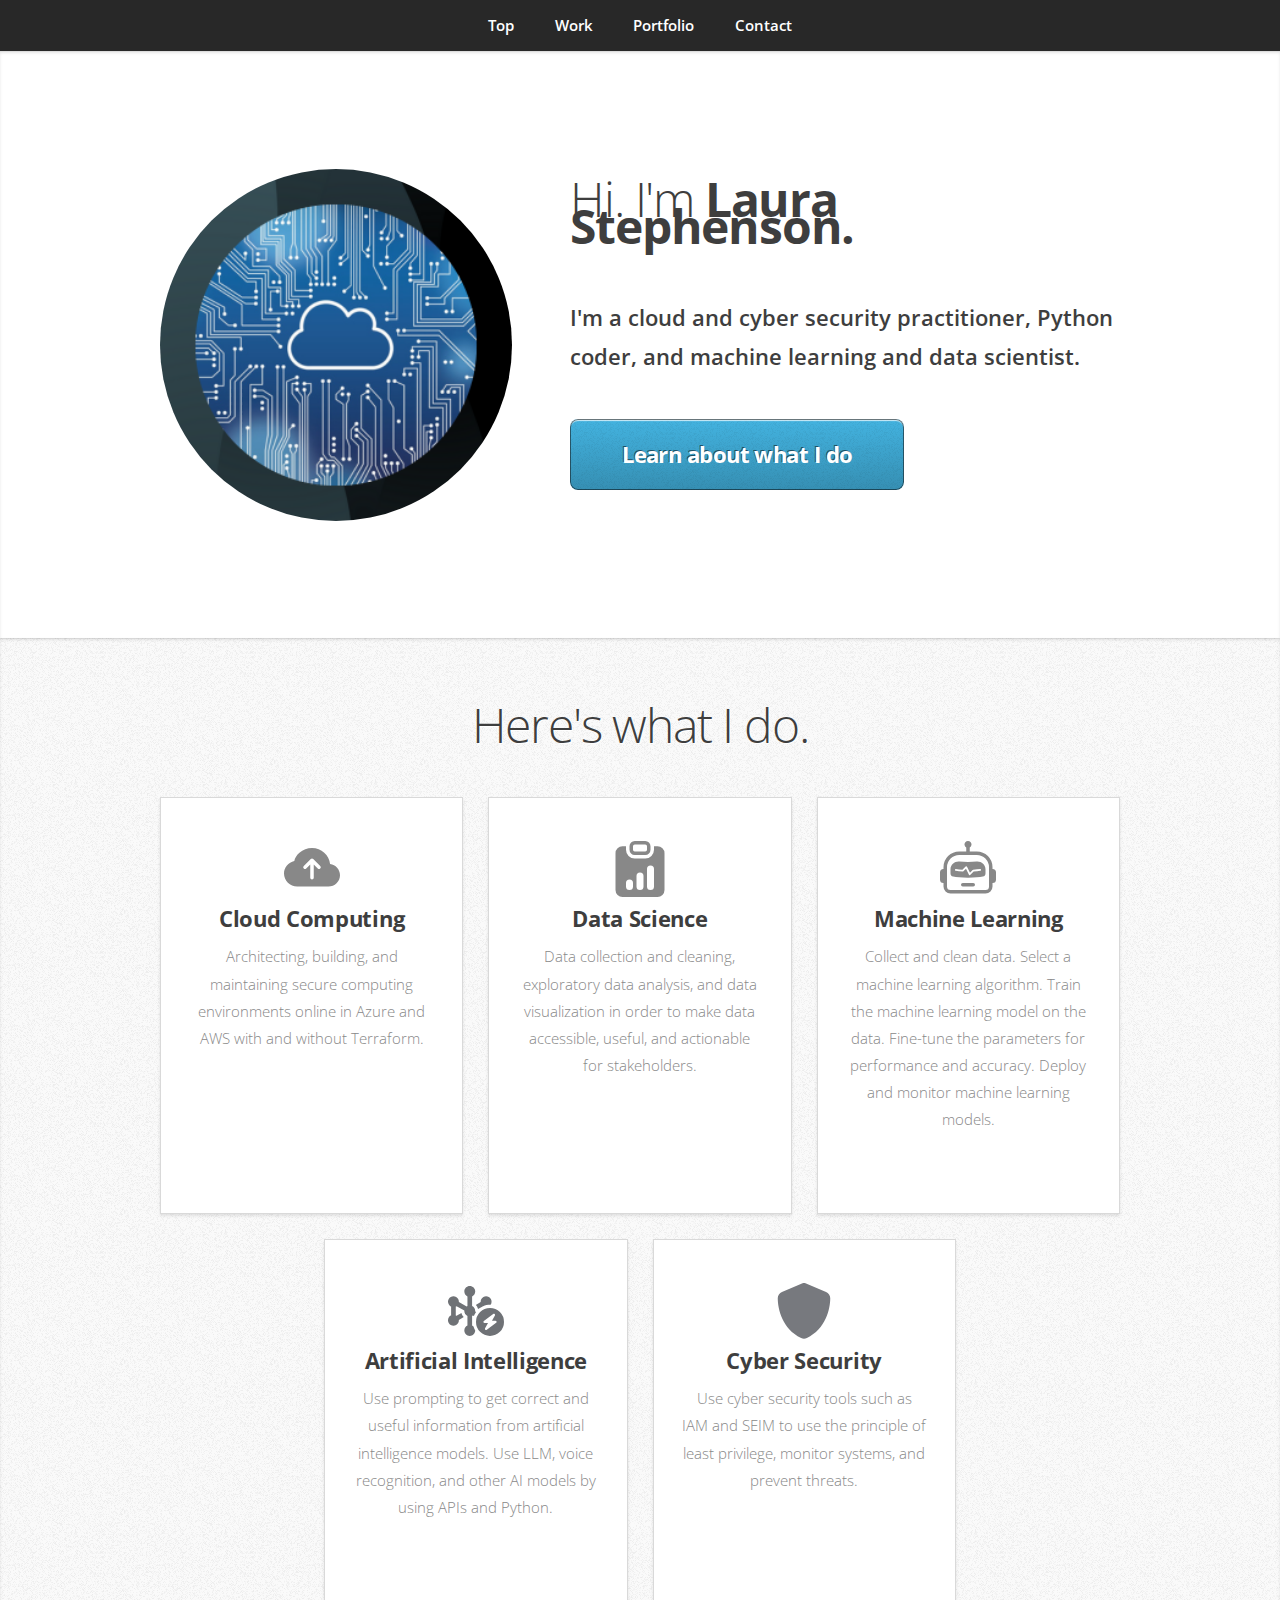
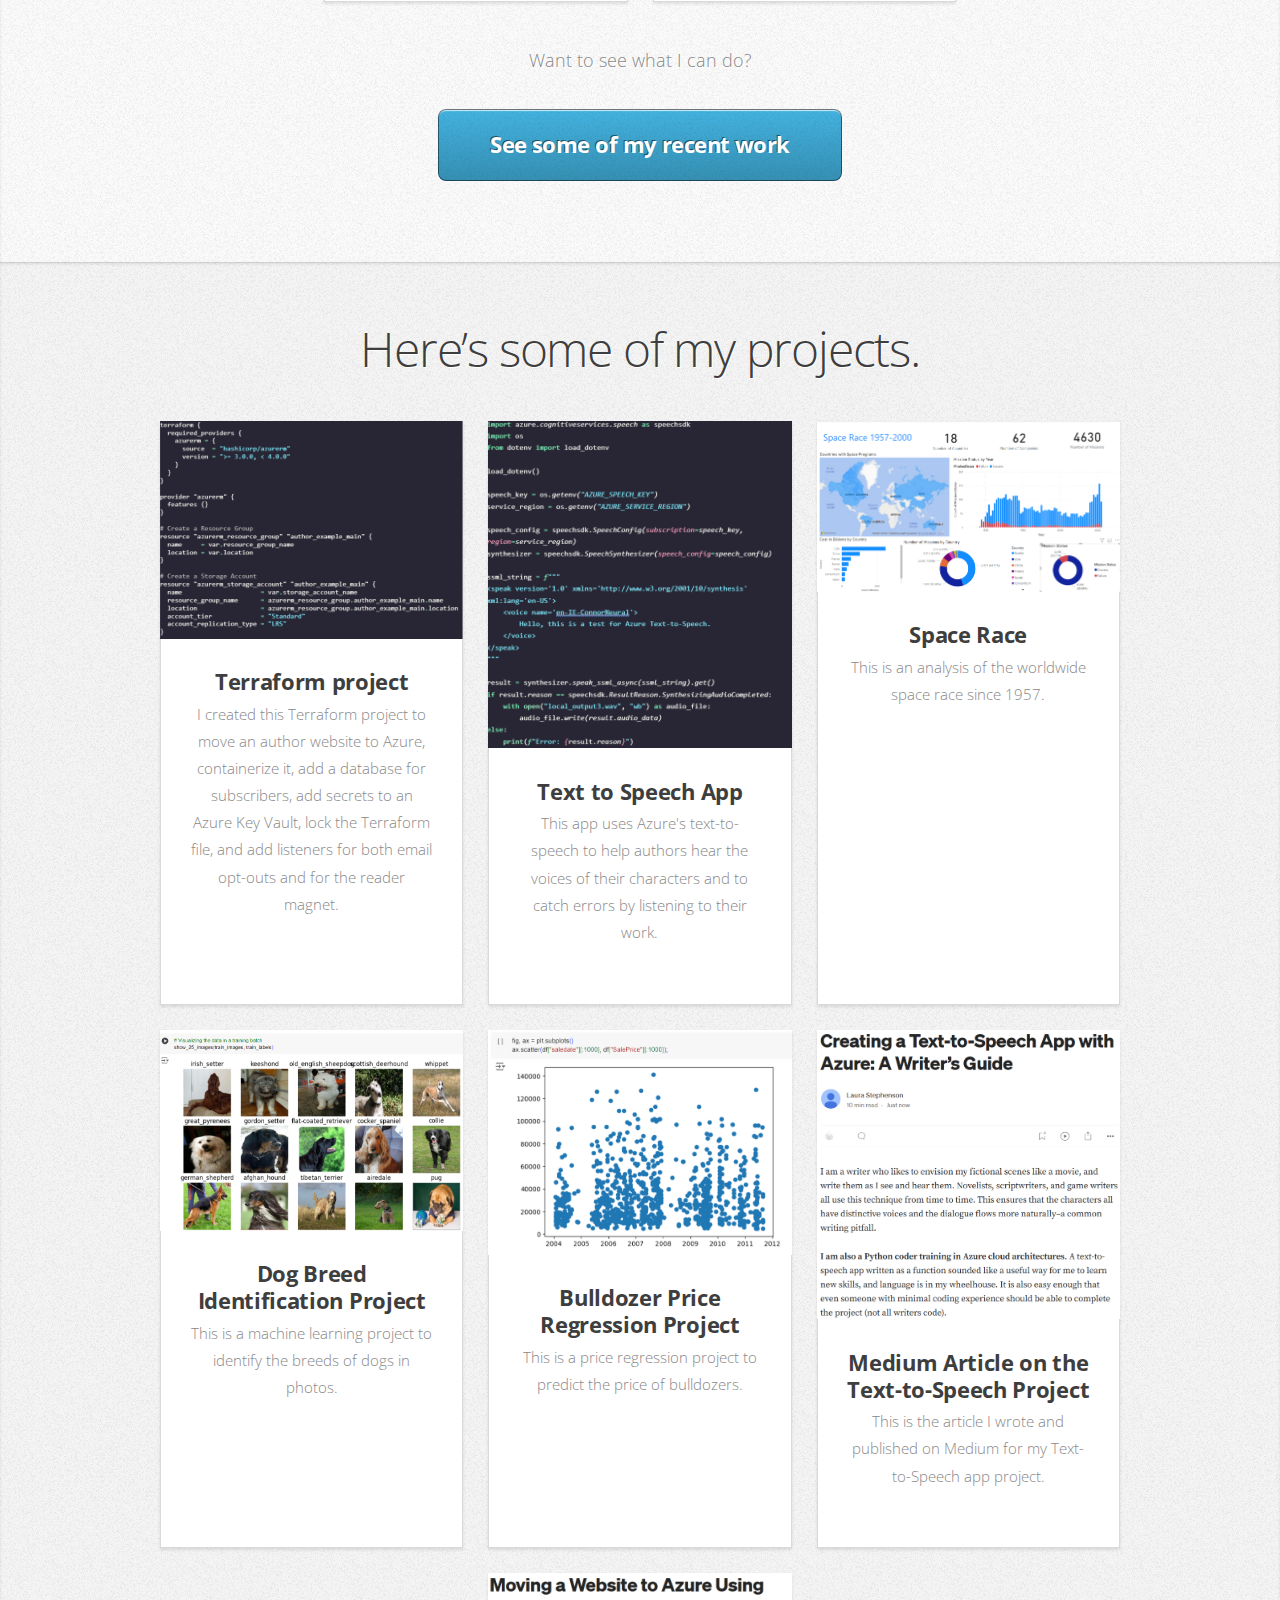
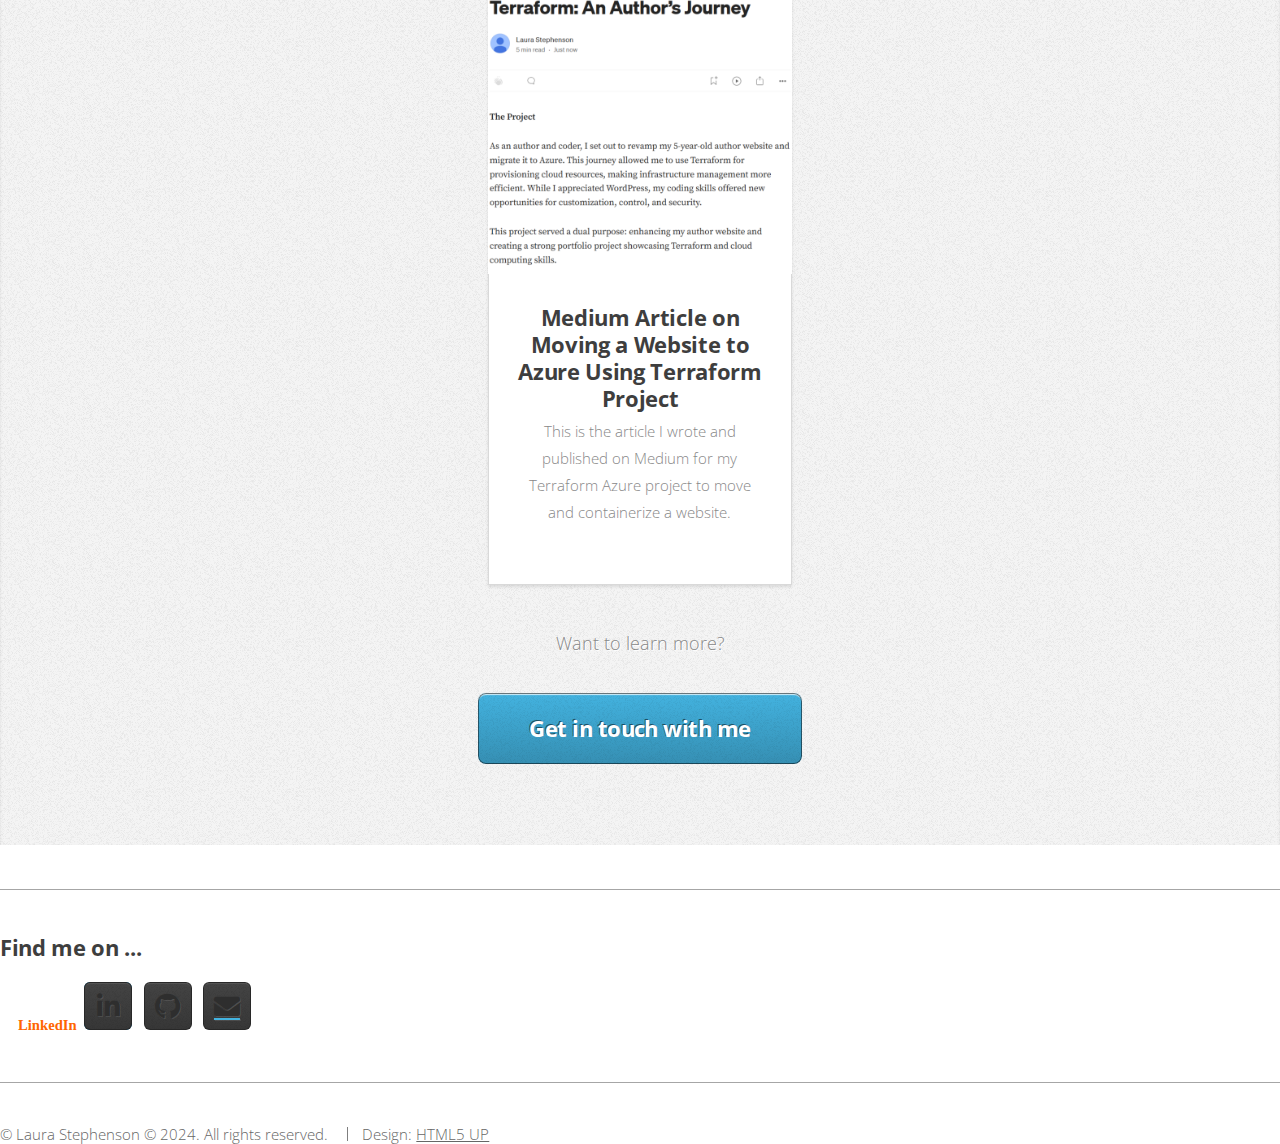
==== index.html @ e12fd814 "Update index.html" ====
<!DOCTYPE HTML>
<!--
	Miniport by HTML5 UP
	html5up.net | @ajlkn
	Free for personal and commercial use under the CCA 3.0 license (html5up.net/license)
-->
<html>
	<head>
		<title>Laura Stephenson Cloud Portfolio Webpage</title>
		<meta charset="utf-8">
		<meta name="viewport" content="width=device-width, initial-scale=1, user-scalable=no">
		<! The next line forces versioning so the cache doesn't hold onto a past version of FontAwesome.>
		<link rel="stylesheet" href="https://cdnjs.cloudflare.com/ajax/libs/font-awesome/5.15.4/css/all.min.css?v=1.0">
		<link rel="stylesheet" href="assets/css/main.css?v=1.0"> <!-- Your CSS -->

	</head>
	<body class="is-preload">

		<!-- Nav -->
			<nav id="nav">
				<ul class="container">
					<li><a href="#top">Top</a></li>
					<li><a href="#work">Work</a></li>
					<li><a href="#portfolio">Portfolio</a></li>
					<li><a href="#contact">Contact</a></li>
				</ul>
			</nav>

		<!-- Home -->
			<article id="top" class="wrapper style1">
				<div class="container">
					<div class="row">
						<div class="col-4 col-5-large col-12-medium">
							<span class="image fit"><img src="images/round_cloud_computing.png" alt="" /></span>
						</div>
						<div class="col-8 col-7-large col-12-medium">
							<header>
								<h1>Hi. I'm <strong>Laura Stephenson.</strong></h1>
							</header>
							<p><strong>I'm a cloud and cyber security practitioner, Python coder, 
								and machine learning and data scientist.</strong></a></p>
							<a href="#work" class="button large scrolly">Learn about what I do</a>
						</div>
					</div>
				</div>
			</article>

		<!-- Work -->
			<article id="work" class="wrapper style2">
				<div class="container">
					<header>
						<h1>Here's what I do.</h1>
					</header>
					<div class="row aln-center equal-height">
						<div class="col-4 col-6-medium col-12-small">
							<section class="box style1">
								<div class="box-content">
									<svg xmlns="http://www.w3.org/2000/svg" 
									width="56" height="56" 
									fill="currentColor" 
									class="bi bi-cloud-arrow-up-fill" 
									viewBox="0 0 16 16">
										<path d="M8 2a5.53 5.53 0 0 0-3.594 1.342c-.766.66-1.321 1.52-1.464 2.383C1.266 6.095 0 7.555 0 9.318 0 11.366 1.708 13 3.781 13h8.906C14.502 13 16 11.57 16 9.773c0-1.636-1.242-2.969-2.834-3.194C12.923 3.999 10.69 2 8 2m2.354 5.146a.5.5 0 0 1-.708.708L8.5 6.707V10.5a.5.5 0 0 1-1 0V6.707L6.354 7.854a.5.5 0 1 1-.708-.708l2-2a.5.5 0 0 1 .708 0z"/>
									</svg>
									<h3>Cloud Computing</h3>
									<p>Architecting, building, and maintaining secure computing environments online in Azure and AWS with and without Terraform.</p>
								</div>
							</section>
						</div>
						<div class="col-4 col-6-medium col-12-small">
							<section class="box style1">
								<div class="box-content">
									<svg xmlns="http://www.w3.org/2000/svg" width="56" height="56" fill="currentColor" class="bi bi-clipboard-data-fill" viewBox="0 0 16 16">
										<path d="M6.5 0A1.5 1.5 0 0 0 5 1.5v1A1.5 1.5 0 0 0 6.5 4h3A1.5 1.5 0 0 0 11 2.5v-1A1.5 1.5 0 0 0 9.5 0zm3 1a.5.5 0 0 1 .5.5v1a.5.5 0 0 1-.5.5h-3a.5.5 0 0 1-.5-.5v-1a.5.5 0 0 1 .5-.5z"/>
										<path d="M4 1.5H3a2 2 0 0 0-2 2V14a2 2 0 0 0 2 2h10a2 2 0 0 0 2-2V3.5a2 2 0 0 0-2-2h-1v1A2.5 2.5 0 0 1 9.5 5h-3A2.5 2.5 0 0 1 4 2.5zM10 8a1 1 0 1 1 2 0v5a1 1 0 1 1-2 0zm-6 4a1 1 0 1 1 2 0v1a1 1 0 1 1-2 0zm4-3a1 1 0 0 1 1 1v3a1 1 0 1 1-2 0v-3a1 1 0 0 1 1-1"/>
									</svg>
									<h3>Data Science</h3>
									<p>Data collection and cleaning, exploratory data analysis, and data visualization
										in order to make data accessible, useful, and actionable for stakeholders.</p>
								</div>	
							</section>
						</div>
						<div class="col-4 col-6-medium col-12-small">
							<section class="box style1">
									<div class="box-content">
									<svg xmlns="http://www.w3.org/2000/svg" width="56" height="56" fill="currentColor" class="bi bi-robot" viewBox="0 0 16 16">
										<path d="M6 12.5a.5.5 0 0 1 .5-.5h3a.5.5 0 0 1 0 1h-3a.5.5 0 0 1-.5-.5M3 8.062C3 6.76 4.235 5.765 5.53 5.886a26.6 26.6 0 0 0 4.94 0C11.765 5.765 13 6.76 13 8.062v1.157a.93.93 0 0 1-.765.935c-.845.147-2.34.346-4.235.346s-3.39-.2-4.235-.346A.93.93 0 0 1 3 9.219zm4.542-.827a.25.25 0 0 0-.217.068l-.92.9a25 25 0 0 1-1.871-.183.25.25 0 0 0-.068.495c.55.076 1.232.149 2.02.193a.25.25 0 0 0 .189-.071l.754-.736.847 1.71a.25.25 0 0 0 .404.062l.932-.97a25 25 0 0 0 1.922-.188.25.25 0 0 0-.068-.495c-.538.074-1.207.145-1.98.189a.25.25 0 0 0-.166.076l-.754.785-.842-1.7a.25.25 0 0 0-.182-.135"/>
										<path d="M8.5 1.866a1 1 0 1 0-1 0V3h-2A4.5 4.5 0 0 0 1 7.5V8a1 1 0 0 0-1 1v2a1 1 0 0 0 1 1v1a2 2 0 0 0 2 2h10a2 2 0 0 0 2-2v-1a1 1 0 0 0 1-1V9a1 1 0 0 0-1-1v-.5A4.5 4.5 0 0 0 10.5 3h-2zM14 7.5V13a1 1 0 0 1-1 1H3a1 1 0 0 1-1-1V7.5A3.5 3.5 0 0 1 5.5 4h5A3.5 3.5 0 0 1 14 7.5"/>
									</svg>
									<h3>Machine Learning</h3>
									<p>Collect and clean data. Select a machine learning algorithm.  
										Train the machine learning model on the data. Fine-tune the parameters for
										performance and accuracy. Deploy and monitor machine learning models.</p>
								</div>
							</section>
						</div>
						<div class="col-4 col-6-medium col-12-small">
							<section class="box style1">
								<div class="box-content">
									<svg xmlns="http://www.w3.org/2000/svg" height="56" width="56" viewBox="0 0 576 512">
										<!--!Font Awesome Free 6.7.2 by @fontawesome - https://fontawesome.com License - https://fontawesome.com/license/free Copyright 2025 Fonticons, Inc.-->
										<path fill="#6f7276" d="M248 106.6c18.9-9 32-28.3 32-50.6c0-30.9-25.1-56-56-56s-56 25.1-56 56c0 22.3 13.1 41.6 32 50.6l0 98.8c-2.8 1.3-5.5 2.9-8 4.7l-80.1-45.8c1.6-20.8-8.6-41.6-27.9-52.8C57.2 96 23 105.2 7.5 132S1.2 193 28 208.5c1.3 .8 2.6 1.5 4 2.1l0 90.8c-1.3 .6-2.7 1.3-4 2.1C1.2 319-8 353.2 7.5 380S57.2 416 84 400.5c19.3-11.1 29.4-32 27.8-52.8l50.5-28.9c-11.5-11.2-19.9-25.6-23.8-41.7L88 306.1c-2.6-1.8-5.2-3.3-8-4.7l0-90.8c2.8-1.3 5.5-2.9 8-4.7l80.1 45.8c-.1 1.4-.2 2.8-.2 4.3c0 22.3 13.1 41.6 32 50.6l0 98.8c-18.9 9-32 28.3-32 50.6c0 30.9 25.1 56 56 56c30.7 0 55.6-24.7 56-55.2c-7.5-12.9-13.5-26.8-17.6-41.5c-4.2-4-9.1-7.3-14.4-9.9l0-98.8c2.8-1.3 5.5-2.9 8-4.7l10.5 6c5.5-15.3 13.1-29.5 22.4-42.5l-9.1-5.2c.1-1.4 .2-2.8 .2-4.3c0-22.3-13.1-41.6-32-50.6l0-98.8zM440.5 132C425 105.2 390.8 96 364 111.5c-19.3 11.1-29.4 32-27.8 52.8l-50.6 28.9c11.5 11.2 19.9 25.6 23.8 41.7L360 205.9c.4 .3 .8 .6 1.3 .9c21.7-9.5 45.6-14.8 70.8-14.8c2 0 4 0 5.9 .1c12.1-17.3 13.8-40.6 2.6-60.1zM432 512a144 144 0 1 0 0-288 144 144 0 1 0 0 288zm47.9-225c4.3 3.7 5.4 9.9 2.6 14.9L452.4 356l35.6 0c5.2 0 9.8 3.3 11.4 8.2s-.1 10.3-4.2 13.4l-96 72c-4.5 3.4-10.8 3.2-15.1-.6s-5.4-9.9-2.6-14.9L411.6 380 376 380c-5.2 0-9.8-3.3-11.4-8.2s.1-10.3 4.2-13.4l96-72c4.5-3.4 10.8-3.2 15.1 .6z"/>
									</svg>
									<h3>Artificial Intelligence</h3>
									<p>Use prompting to get correct and useful information from artificial intelligence models. Use LLM, voice recognition, and other AI models by using APIs and Python.</p>
								</div>
							</section>
						</div>
						<div class="col-4 col-6-medium col-12-small">
							<section class="box style1">
								<div class="box-content">
									<svg xmlns="http://www.w3.org/2000/svg" height="56" width="56" viewBox="0 0 512 512">
										<!--!Font Awesome Free 6.7.2 by @fontawesome - https://fontawesome.com License - https://fontawesome.com/license/free Copyright 2025 Fonticons, Inc.-->
										<path fill="#77797e" d="M256 0c4.6 0 9.2 1 13.4 2.9L457.7 82.8c22 9.3 38.4 31 38.3 57.2c-.5 99.2-41.3 280.7-213.6 363.2c-16.7 8-36.1 8-52.8 0C57.3 420.7 16.5 239.2 16 140c-.1-26.2 16.3-47.9 38.3-57.2L242.7 2.9C246.8 1 251.4 0 256 0z"/>
									</svg>
									<h3>Cyber Security</h3>
									<p>Use cyber security tools such as IAM and SEIM to use the principle of least privilege, monitor systems, and prevent threats.</p>
								</div>
							</section>
						</div>
					</div>
					<footer>
						<p>Want to see what I can do?</p>
						<a href="#portfolio" class="button large scrolly">See some of my recent work</a>
					</footer>
				</div>
			</article>

		<!-- Portfolio -->
			<article id="portfolio" class="wrapper style3">
				<div class="container">
					<header>
						<h1>Here’s some of my projects.</h1>
					</header>
					<div class="row aln-center equal-height">
						<div class="col-4 col-6-medium col-12-small">
							<article class="box style2">
								<div class="box-content">
									<a href="https://github.com/lauralstephenson/pseudocode_terraform_examples_for_website" class="image featured"><img src="images\terraform_portfolio_pic.png" alt="" /></a>
									<h3><a href="https://github.com/lauralstephenson/pseudocode_terraform_examples_for_website">Terraform project</a></h3>
									<p>I created this Terraform project to move an author website to Azure, 
										containerize it, add a database for subscribers, add secrets to an 
										Azure Key Vault, lock the Terraform file, and add listeners for both 
										email opt-outs and for the reader magnet.
									</p>
								</div>
							</article>
						</div>
						<div class="col-4 col-6-medium col-12-small">
							<article class="box style2">
								<div class="box-content">
									<a href="https://github.com/lauralstephenson/cloud_py_portfolio/tree/main/Text_to_Speech" class="image featured"><img src="images\screenshot_text_to_speech_app.png" alt="" /></a>
									<h3><a href="https://github.com/lauralstephenson/cloud_py_portfolio/tree/main/Text_to_Speech">Text to Speech App</a></h3>
									<p>This app uses Azure's text-to-speech to help authors
										hear the voices of their characters and to catch errors
										by listening to their work.
									</p>
								</div>
							</article>
						</div>
						<div class="col-4 col-6-medium col-12-small">
							<article class="box style2">
								<div class="box-content">
									<a href="https://github.com/lauralstephenson/cloud_py_portfolio/tree/main/Space_Race" class="image featured"><img src="images/space_race.png" alt="" /></a>
									<h3><a href="https://github.com/lauralstephenson/cloud_py_portfolio/tree/main/Space_Race">Space Race</a></h3>
									<p>This is an analysis of the worldwide space race since 1957.</p>
								</div>
							</article>
						</div>
						<div class="col-4 col-6-medium col-12-small">
							<article class="box style2">
								<div class="box-content">
									<a href="https://github.com/lauralstephenson/cloud_py_portfolio/tree/main/Dog_Breed" class="image featured"><img src="images/dog_breed_identification_project.png" alt="" /></a>
									<h3><a href="https://github.com/lauralstephenson/cloud_py_portfolio/tree/main/Dog_Breed">Dog Breed Identification Project</a></h3>
									<p>This is a machine learning project to identify the breeds of dogs in photos.</p>
								</div>
							</article>
						</div>
						<div class="col-4 col-6-medium col-12-small">
							<article class="box style2">
								<div class="box-content">
									<a href="https://github.com/lauralstephenson/cloud_py_portfolio/tree/main/Bulldozer_Price_Regression" class="image featured"><img src="images/bulldozer_price_regression_project.png" alt="" /></a>
									<h3><a href="https://github.com/lauralstephenson/cloud_py_portfolio/tree/main/Bulldozer_Price_Regression">Bulldozer Price Regression Project</a></h3>
									<p>This is a price regression project to predict the price of bulldozers.</p>
								</div>
							</article>
						</div>
						<div class="col-4 col-6-medium col-12-small">
							<article class="box style2">
								<div class="box-content">
									<a href="https://medium.com/@lstephenson556/creating-a-text-to-speech-app-with-azure-a-writers-guide-46cbf42556f0" class="image featured"><img src="images\screenshot_medium_text_to_speech_article.png" alt="" /></a>
									<h3><a href="https://medium.com/@lstephenson556/creating-a-text-to-speech-app-with-azure-a-writers-guide-46cbf42556f0">Medium Article on the Text-to-Speech Project</a></h3>
									<p>This is the article I wrote and published on Medium for my Text-to-Speech app project.</p>
								</div>
							</article>
						</div>
						<div class="col-4 col-6-medium col-12-small">
							<article class="box style2">
								<div class="box-content">
									<a href="https://medium.com/@lstephenson556/moving-a-website-to-azure-using-terraform-an-authors-journey-1ab68dd8db76" 
									class="image featured"><img src="images\screenshot_medium_terraform_azure_article.png" alt="" /></a>
									<h3><a href="https://medium.com/@lstephenson556/moving-a-website-to-azure-using-terraform-an-authors-journey-1ab68dd8db76">Medium Article on Moving a Website to Azure Using Terraform Project</a></h3>
									<p>This is the article I wrote and published on Medium for my Terraform Azure project to move and containerize a website.</p>
								</div>
							</article>
						</div>
					</div>
					<footer>
						<p>Want to learn more?</p>
						<a href="mailto:laurastephensoncareer@gmail.com" class="button large scrolly">Get in touch with me</a>
					</footer>
				</div>
			</article>

		<!-- Contact 
			<article id="contact" class="wrapper style4">
				<div class="container medium">
					<header>
						<h2>Let me build for you.</h2>
						<p>Contact me.</p>
					</header>
					<div class="row">
						<div class="col-12">
							<form method="post" action="https://<your-function-app-name>.azurewebsites.net/api/send-email">
								<div class="row">
									<div class="col-6 col-12-small">
										<input type="text" name="name" id="name" placeholder="Name" />
									</div>
									<div class="col-6 col-12-small">
										<input type="text" name="email" id="email" placeholder="Email" />
									</div>
									<div class="col-12">
										<input type="text" name="subject" id="subject" placeholder="Subject" />
									</div>
									<div class="col-12">
										<textarea name="message" id="message" placeholder="Message"></textarea>
									</div>
									<div class="col-12">
										<ul class="actions">
											<li><input type="submit" value="Send Message" /></li>
											<li><input type="reset" value="Clear Form" class="alt" /></li>
										</ul>
									</div>
								</div>
							</form>
						</div -->
						
						<div class="col-12 center-content footer-custom">
							<hr />
							<h3>Find me on ...</h3>
							<ul class="social">
								<a href="#" class="icon fas fa-linkedin" style="color: #ff6600;">LinkedIn</a>
								<li><a href="https://www.linkedin.com/in/laurastephenson82/" class="icon brands fa-linkedin-in"><span class="label">LinkedIn</span></a></li>
								<li><a href="https://github.com/lauralstephenson/" class="icon brands fa-github"><span class="label">Github</span></a></li>
								<li><a href="mailto:laurastephensoncareer@gmail.com" class="fas fa-envelope"><span class="label"></span></a></li>
							</ul>
							<hr />
						</div>
						<footer>
							<div class="footer-custom">
								<ul id="copyright">
									<li>&copy; Laura Stephenson © 2024. All rights reserved.</li>
									<li>Design: <a href="http://html5up.net">HTML5 UP</a></li>
								</ul>
							</div>
						</footer>											
				
			<!--
								<li><a href="#" class="icon brands fa-twitter"><span class="label">Twitter</span></a></li>
								<li><a href="#" class="icon brands fa-tumblr"><span class="label">Tumblr</span></a></li>
								<li><a href="#" class="icon solid fa-rss"><span>RSS</span></a></li>
								<li><a href="#" class="icon brands fa-instagram"><span>Instagram</span></a></li>
								<li><a href="#" class="icon brands fa-foursquare"><span>Foursquare</span></a></li>
								<li><a href="#" class="icon brands fa-skype"><span>Skype</span></a></li>
								<li><a href="#" class="icon brands fa-soundcloud"><span>Soundcloud</span></a></li>
								<li><a href="#" class="icon brands fa-youtube"><span>YouTube</span></a></li>
								<li><a href="#" class="icon brands fa-blogger"><span>Blogger</span></a></li>
								<li><a href="#" class="icon brands fa-flickr"><span>Flickr</span></a></li>
								<li><a href="#" class="icon brands fa-vimeo"><span>Vimeo</span></a></li>
								-->

		<!-- Scripts -->
			<script src="assets/js/jquery.min.js"></script>
			<script src="assets/js/jquery.scrolly.min.js"></script>
			<script src="assets/js/browser.min.js"></script>
			<script src="assets/js/breakpoints.min.js"></script>
			<script src="assets/js/util.js"></script>
			<script src="assets/js/main.js"></script>

	</body>
</html>
---- assets/css/main.css ----
@import url("https://fonts.googleapis.com/css?family=Open+Sans:300,300italic,600,600italic,700");

/*
	Miniport by HTML5 UP
	html5up.net | @ajlkn
	Free for personal and commercial use under the CCA 3.0 license (html5up.net/license)
*/

html, body, div, span, applet, object,
iframe, h1, h2, h3, h4, h5, h6, p, blockquote,
pre, a, abbr, acronym, address, big, cite,
code, del, dfn, em, img, ins, kbd, q, s, samp,
small, strike, strong, sub, sup, tt, var, b,
u, i, center, dl, dt, dd, ol, ul, li, fieldset,
form, label, legend, table, caption, tbody,
tfoot, thead, tr, th, td, article, aside,
canvas, details, embed, figure, figcaption,
footer, header, hgroup, menu, nav, output, ruby,
section, summary, time, mark, audio, video {
	margin: 0;
	padding: 0;
	border: 0;
	font-size: 100%;
	font: inherit;
	vertical-align: baseline;}

article, aside, details, figcaption, figure,
footer, header, hgroup, menu, nav, section {
	display: block;}

body {
	line-height: 1;
}

ol, ul {
	list-style: none;
}

blockquote, q {
	quotes: none;
}

	blockquote:before, blockquote:after, q:before, q:after {
		content: '';
		content: none;
	}

table {
	border-collapse: collapse;
	border-spacing: 0;
}

body {
	-webkit-text-size-adjust: none;
}

mark {
	background-color: transparent;
	color: inherit;
}

.equal-height .box {
    display: flex;
    flex-direction: column;
    justify-content: space-between;
    height: 100%;
}

.equal-height .box .box-content {
    flex-grow: 1;
}

.equal-height .box {
    display: flex;
    flex-direction: column;
    justify-content: space-between;
    height: 100%;
}

.equal-height .box .box-content {
    flex-grow: 1;
}

input::-moz-focus-inner {
	border: 0;
	padding: 0;
}

input, select, textarea {
	-moz-appearance: none;
	-webkit-appearance: none;
	-ms-appearance: none;
	appearance: none;
}

/* Basic */

	html {
		box-sizing: border-box;
	}

	*, *:before, *:after {
		box-sizing: inherit;
	}

	body {
		padding-top: 3.5em;
	}

		body.is-preload *, body.is-preload *:before, body.is-preload *:after {
			-moz-animation: none !important;
			-webkit-animation: none !important;
			-ms-animation: none !important;
			animation: none !important;
			-moz-transition: none !important;
			-webkit-transition: none !important;
			-ms-transition: none !important;
			transition: none !important;
		}

	body, input, textarea, select {
		font-family: 'Open Sans', sans-serif;
		line-height: 1.85em;
		color: #888;
		font-weight: 300;
		font-size: 13pt;
	}

	a {
		-moz-transition: color .2s ease-in-out;
		-webkit-transition: color .2s ease-in-out;
		-ms-transition: color .2s ease-in-out;
		transition: color .2s ease-in-out;
		color: #43B3E0;
		text-decoration: underline;
	}

		a:hover {
			color: #43bff0 !important;
		}

		a img {
			border: 0;
		}

	b, strong {
		font-weight: 600;
		color: #3e3e3e;
	}

	i, em {
		font-style: italic;
	}

	sub {
		position: relative;
		top: 0.5em;
		font-size: 0.8em;
	}

	sup {
		position: relative;
		top: -0.5em;
		font-size: 0.8em;
	}

	blockquote {
		border-left: solid 0.75em #eee;
		padding: 1em 0 1em 1.5em;
		font-style: italic;
	}

	h1, h2, h3, h4, h5, h6 {
		color: #3e3e3e;
		margin: 0 0 0.75em 0;
	}

	h1 a, h2 a, h3 a, h4 a, h5 a, h6 a {
		text-decoration: none;
		color: inherit;
	}

	h2, h3, h4, h5, h6 {
		font-weight: 700;
	}

	h1 {
		font-size: 3.25em;
		letter-spacing: -0.025em;
		font-weight: 300;
	}

		h1 strong {
			font-weight: 700;
		}

	h2 {
		font-size: 2em;
		letter-spacing: -0.015em;
	}

	h3 {
		font-size: 1.5em;
		letter-spacing: -0.015em;
	}

	em, i {
		font-style: italic;
	}

	br.clear {
		clear: both;
	}

	hr {
		border: 0;
		border-top: solid 1px #444;
		border-top-color: rgba(0, 0, 0, 0.35);
		box-shadow: 0px 1px 0px 0px rgba(255, 255, 255, 0.1);
		height: 1px;
		margin: 3em 0;
	}

	p, ul, ol, dl, table {
		margin-bottom: 2em;
	}

	header {
		margin: 0 0 3em 0;
	}

		header > p {
			font-size: 1.25em;
			margin: 0;
		}

	footer {
		margin: 3em 0 0 0;
	}

		footer > p {
			font-size: 1.25em;
		}

/* Container */

	.container {
		margin: 0 auto;
		max-width: calc(100% - 50px);
		width: 1200px;
	}

		.container.medium {
			width: 900px;
		}

		@media screen and (max-width: 1680px) {

			.container {
				width: 1200px;
			}

				.container.medium {
					width: 900px;
				}

		}

		@media screen and (max-width: 1280px) {

			.container {
				width: 960px;
			}

				.container.medium {
					width: 720px;
				}

		}

		@media screen and (max-width: 980px) {

			.container {
				width: 100%;
			}

				.container.medium {
					width: 75%;
				}

		}

		@media screen and (max-width: 736px) {

			.container {
				width: 100%;
				max-width: calc(100% - 30px);
			}

				.container.medium {
					width: 100%;
				}

		}

/* Row */

	.row {
		display: flex;
		flex-wrap: wrap;
		box-sizing: border-box;
		align-items: stretch;
	}

		.row > * {
			box-sizing: border-box;
		}

		.row.gtr-uniform > * > :last-child {
			margin-bottom: 0;
		}

		.row.aln-left {
			justify-content: flex-start;
		}

		.row.aln-center {
			justify-content: center;
		}

		.row.aln-right {
			justify-content: flex-end;
		}

		.row.aln-top {
			align-items: flex-start;
		}

		.row.aln-middle {
			align-items: center;
		}

		.row.aln-bottom {
			align-items: flex-end;
		}

		.row > .imp {
			order: -1;
		}

		.row > .col-1 {
			width: 8.33333%;
		}

		.row > .off-1 {
			margin-left: 8.33333%;
		}

		.row > .col-2 {
			width: 16.66667%;
		}

		.row > .off-2 {
			margin-left: 16.66667%;
		}

		.row > .col-3 {
			width: 25%;
		}

		.row > .off-3 {
			margin-left: 25%;
		}

		.row > .col-4 {
			width: 33.33333%;
		}

		.row > .off-4 {
			margin-left: 33.33333%;
		}

		.row > .col-5 {
			width: 41.66667%;
		}

		.row > .off-5 {
			margin-left: 41.66667%;
		}

		.row > .col-6 {
			width: 50%;
		}

		.row > .off-6 {
			margin-left: 50%;
		}

		.row > .col-7 {
			width: 58.33333%;
		}

		.row > .off-7 {
			margin-left: 58.33333%;
		}

		.row > .col-8 {
			width: 66.66667%;
		}

		.row > .off-8 {
			margin-left: 66.66667%;
		}

		.row > .col-9 {
			width: 75%;
		}

		.row > .off-9 {
			margin-left: 75%;
		}

		.row > .col-10 {
			width: 83.33333%;
		}

		.row > .off-10 {
			margin-left: 83.33333%;
		}

		.row > .col-11 {
			width: 91.66667%;
		}

		.row > .off-11 {
			margin-left: 91.66667%;
		}

		.row > .col-12 {
			width: 100%;
		}

		.row > .off-12 {
			margin-left: 100%;
		}

		.row.gtr-0 {
			margin-top: 0px;
			margin-left: 0px;
		}

			.row.gtr-0 > * {
				padding: 0px 0 0 0px;
			}

			.row.gtr-0.gtr-uniform {
				margin-top: 0px;
			}

				.row.gtr-0.gtr-uniform > * {
					padding-top: 0px;
				}

		.row.gtr-25 {
			margin-top: -6.25px;
			margin-left: -6.25px;
		}

			.row.gtr-25 > * {
				padding: 6.25px 0 0 6.25px;
			}

			.row.gtr-25.gtr-uniform {
				margin-top: -6.25px;
			}

				.row.gtr-25.gtr-uniform > * {
					padding-top: 6.25px;
				}

		.row.gtr-50 {
			margin-top: -12.5px;
			margin-left: -12.5px;
		}

			.row.gtr-50 > * {
				padding: 12.5px 0 0 12.5px;
			}

			.row.gtr-50.gtr-uniform {
				margin-top: -12.5px;
			}

				.row.gtr-50.gtr-uniform > * {
					padding-top: 12.5px;
				}

		.row {
			margin-top: -25px;
			margin-left: -25px;
		}

			.row > * {
				padding: 25px 0 0 25px;
			}

			.row.gtr-uniform {
				margin-top: -25px;
			}

				.row.gtr-uniform > * {
					padding-top: 25px;
				}

		.row.gtr-150 {
			margin-top: -37.5px;
			margin-left: -37.5px;
		}

			.row.gtr-150 > * {
				padding: 37.5px 0 0 37.5px;
			}

			.row.gtr-150.gtr-uniform {
				margin-top: -37.5px;
			}

				.row.gtr-150.gtr-uniform > * {
					padding-top: 37.5px;
				}

		.row.gtr-200 {
			margin-top: -50px;
			margin-left: -50px;
		}

			.row.gtr-200 > * {
				padding: 50px 0 0 50px;
			}

			.row.gtr-200.gtr-uniform {
				margin-top: -50px;
			}

				.row.gtr-200.gtr-uniform > * {
					padding-top: 50px;
				}

		@media screen and (max-width: 1680px) {

			.row {
				display: flex;
				flex-wrap: wrap;
				box-sizing: border-box;
				align-items: stretch;
			}

				.row > * {
					box-sizing: border-box;
				}

				.row.gtr-uniform > * > :last-child {
					margin-bottom: 0;
				}

				.row.aln-left {
					justify-content: flex-start;
				}

				.row.aln-center {
					justify-content: center;
				}

				.row.aln-right {
					justify-content: flex-end;
				}

				.row.aln-top {
					align-items: flex-start;
				}

				.row.aln-middle {
					align-items: center;
				}

				.row.aln-bottom {
					align-items: flex-end;
				}

				.row > .imp-xlarge {
					order: -1;
				}

				.row > .col-1-xlarge {
					width: 8.33333%;
				}

				.row > .off-1-xlarge {
					margin-left: 8.33333%;
				}

				.row > .col-2-xlarge {
					width: 16.66667%;
				}

				.row > .off-2-xlarge {
					margin-left: 16.66667%;
				}

				.row > .col-3-xlarge {
					width: 25%;
				}

				.row > .off-3-xlarge {
					margin-left: 25%;
				}

				.row > .col-4-xlarge {
					width: 33.33333%;
				}

				.row > .off-4-xlarge {
					margin-left: 33.33333%;
				}

				.row > .col-5-xlarge {
					width: 41.66667%;
				}

				.row > .off-5-xlarge {
					margin-left: 41.66667%;
				}

				.row > .col-6-xlarge {
					width: 50%;
				}

				.row > .off-6-xlarge {
					margin-left: 50%;
				}

				.row > .col-7-xlarge {
					width: 58.33333%;
				}

				.row > .off-7-xlarge {
					margin-left: 58.33333%;
				}

				.row > .col-8-xlarge {
					width: 66.66667%;
				}

				.row > .off-8-xlarge {
					margin-left: 66.66667%;
				}

				.row > .col-9-xlarge {
					width: 75%;
				}

				.row > .off-9-xlarge {
					margin-left: 75%;
				}

				.row > .col-10-xlarge {
					width: 83.33333%;
				}

				.row > .off-10-xlarge {
					margin-left: 83.33333%;
				}

				.row > .col-11-xlarge {
					width: 91.66667%;
				}

				.row > .off-11-xlarge {
					margin-left: 91.66667%;
				}

				.row > .col-12-xlarge {
					width: 100%;
				}

				.row > .off-12-xlarge {
					margin-left: 100%;
				}

				.row.gtr-0 {
					margin-top: 0px;
					margin-left: 0px;
				}

					.row.gtr-0 > * {
						padding: 0px 0 0 0px;
					}

					.row.gtr-0.gtr-uniform {
						margin-top: 0px;
					}

						.row.gtr-0.gtr-uniform > * {
							padding-top: 0px;
						}

				.row.gtr-25 {
					margin-top: -6.25px;
					margin-left: -6.25px;
				}

					.row.gtr-25 > * {
						padding: 6.25px 0 0 6.25px;
					}

					.row.gtr-25.gtr-uniform {
						margin-top: -6.25px;
					}

						.row.gtr-25.gtr-uniform > * {
							padding-top: 6.25px;
						}

				.row.gtr-50 {
					margin-top: -12.5px;
					margin-left: -12.5px;
				}

					.row.gtr-50 > * {
						padding: 12.5px 0 0 12.5px;
					}

					.row.gtr-50.gtr-uniform {
						margin-top: -12.5px;
					}

						.row.gtr-50.gtr-uniform > * {
							padding-top: 12.5px;
						}

				.row {
					margin-top: -25px;
					margin-left: -25px;
				}

					.row > * {
						padding: 25px 0 0 25px;
					}

					.row.gtr-uniform {
						margin-top: -25px;
					}

						.row.gtr-uniform > * {
							padding-top: 25px;
						}

				.row.gtr-150 {
					margin-top: -37.5px;
					margin-left: -37.5px;
				}

					.row.gtr-150 > * {
						padding: 37.5px 0 0 37.5px;
					}

					.row.gtr-150.gtr-uniform {
						margin-top: -37.5px;
					}

						.row.gtr-150.gtr-uniform > * {
							padding-top: 37.5px;
						}

				.row.gtr-200 {
					margin-top: -50px;
					margin-left: -50px;
				}

					.row.gtr-200 > * {
						padding: 50px 0 0 50px;
					}

					.row.gtr-200.gtr-uniform {
						margin-top: -50px;
					}

						.row.gtr-200.gtr-uniform > * {
							padding-top: 50px;
						}

		}

		@media screen and (max-width: 1280px) {

			.row {
				display: flex;
				flex-wrap: wrap;
				box-sizing: border-box;
				align-items: stretch;
			}

				.row > * {
					box-sizing: border-box;
				}

				.row.gtr-uniform > * > :last-child {
					margin-bottom: 0;
				}

				.row.aln-left {
					justify-content: flex-start;
				}

				.row.aln-center {
					justify-content: center;
				}

				.row.aln-right {
					justify-content: flex-end;
				}

				.row.aln-top {
					align-items: flex-start;
				}

				.row.aln-middle {
					align-items: center;
				}

				.row.aln-bottom {
					align-items: flex-end;
				}

				.row > .imp-large {
					order: -1;
				}

				.row > .col-1-large {
					width: 8.33333%;
				}

				.row > .off-1-large {
					margin-left: 8.33333%;
				}

				.row > .col-2-large {
					width: 16.66667%;
				}

				.row > .off-2-large {
					margin-left: 16.66667%;
				}

				.row > .col-3-large {
					width: 25%;
				}

				.row > .off-3-large {
					margin-left: 25%;
				}

				.row > .col-4-large {
					width: 33.33333%;
				}

				.row > .off-4-large {
					margin-left: 33.33333%;
				}

				.row > .col-5-large {
					width: 41.66667%;
				}

				.row > .off-5-large {
					margin-left: 41.66667%;
				}

				.row > .col-6-large {
					width: 50%;
				}

				.row > .off-6-large {
					margin-left: 50%;
				}

				.row > .col-7-large {
					width: 58.33333%;
				}

				.row > .off-7-large {
					margin-left: 58.33333%;
				}

				.row > .col-8-large {
					width: 66.66667%;
				}

				.row > .off-8-large {
					margin-left: 66.66667%;
				}

				.row > .col-9-large {
					width: 75%;
				}

				.row > .off-9-large {
					margin-left: 75%;
				}

				.row > .col-10-large {
					width: 83.33333%;
				}

				.row > .off-10-large {
					margin-left: 83.33333%;
				}

				.row > .col-11-large {
					width: 91.66667%;
				}

				.row > .off-11-large {
					margin-left: 91.66667%;
				}

				.row > .col-12-large {
					width: 100%;
				}

				.row > .off-12-large {
					margin-left: 100%;
				}

				.row.gtr-0 {
					margin-top: 0px;
					margin-left: 0px;
				}

					.row.gtr-0 > * {
						padding: 0px 0 0 0px;
					}

					.row.gtr-0.gtr-uniform {
						margin-top: 0px;
					}

						.row.gtr-0.gtr-uniform > * {
							padding-top: 0px;
						}

				.row.gtr-25 {
					margin-top: -6.25px;
					margin-left: -6.25px;
				}

					.row.gtr-25 > * {
						padding: 6.25px 0 0 6.25px;
					}

					.row.gtr-25.gtr-uniform {
						margin-top: -6.25px;
					}

						.row.gtr-25.gtr-uniform > * {
							padding-top: 6.25px;
						}

				.row.gtr-50 {
					margin-top: -12.5px;
					margin-left: -12.5px;
				}

					.row.gtr-50 > * {
						padding: 12.5px 0 0 12.5px;
					}

					.row.gtr-50.gtr-uniform {
						margin-top: -12.5px;
					}

						.row.gtr-50.gtr-uniform > * {
							padding-top: 12.5px;
						}

				.row {
					margin-top: -25px;
					margin-left: -25px;
				}

					.row > * {
						padding: 25px 0 0 25px;
					}

					.row.gtr-uniform {
						margin-top: -25px;
					}

						.row.gtr-uniform > * {
							padding-top: 25px;
						}

				.row.gtr-150 {
					margin-top: -37.5px;
					margin-left: -37.5px;
				}

					.row.gtr-150 > * {
						padding: 37.5px 0 0 37.5px;
					}

					.row.gtr-150.gtr-uniform {
						margin-top: -37.5px;
					}

						.row.gtr-150.gtr-uniform > * {
							padding-top: 37.5px;
						}

				.row.gtr-200 {
					margin-top: -50px;
					margin-left: -50px;
				}

					.row.gtr-200 > * {
						padding: 50px 0 0 50px;
					}

					.row.gtr-200.gtr-uniform {
						margin-top: -50px;
					}

						.row.gtr-200.gtr-uniform > * {
							padding-top: 50px;
						}

		}

		@media screen and (max-width: 980px) {

			.row {
				display: flex;
				flex-wrap: wrap;
				box-sizing: border-box;
				align-items: stretch;
			}

				.row > * {
					box-sizing: border-box;
				}

				.row.gtr-uniform > * > :last-child {
					margin-bottom: 0;
				}

				.row.aln-left {
					justify-content: flex-start;
				}

				.row.aln-center {
					justify-content: center;
				}

				.row.aln-right {
					justify-content: flex-end;
				}

				.row.aln-top {
					align-items: flex-start;
				}

				.row.aln-middle {
					align-items: center;
				}

				.row.aln-bottom {
					align-items: flex-end;
				}

				.row > .imp-medium {
					order: -1;
				}

				.row > .col-1-medium {
					width: 8.33333%;
				}

				.row > .off-1-medium {
					margin-left: 8.33333%;
				}

				.row > .col-2-medium {
					width: 16.66667%;
				}

				.row > .off-2-medium {
					margin-left: 16.66667%;
				}

				.row > .col-3-medium {
					width: 25%;
				}

				.row > .off-3-medium {
					margin-left: 25%;
				}

				.row > .col-4-medium {
					width: 33.33333%;
				}

				.row > .off-4-medium {
					margin-left: 33.33333%;
				}

				.row > .col-5-medium {
					width: 41.66667%;
				}

				.row > .off-5-medium {
					margin-left: 41.66667%;
				}

				.row > .col-6-medium {
					width: 50%;
				}

				.row > .off-6-medium {
					margin-left: 50%;
				}

				.row > .col-7-medium {
					width: 58.33333%;
				}

				.row > .off-7-medium {
					margin-left: 58.33333%;
				}

				.row > .col-8-medium {
					width: 66.66667%;
				}

				.row > .off-8-medium {
					margin-left: 66.66667%;
				}

				.row > .col-9-medium {
					width: 75%;
				}

				.row > .off-9-medium {
					margin-left: 75%;
				}

				.row > .col-10-medium {
					width: 83.33333%;
				}

				.row > .off-10-medium {
					margin-left: 83.33333%;
				}

				.row > .col-11-medium {
					width: 91.66667%;
				}

				.row > .off-11-medium {
					margin-left: 91.66667%;
				}

				.row > .col-12-medium {
					width: 100%;
				}

				.row > .off-12-medium {
					margin-left: 100%;
				}

				.row.gtr-0 {
					margin-top: 0px;
					margin-left: 0px;
				}

					.row.gtr-0 > * {
						padding: 0px 0 0 0px;
					}

					.row.gtr-0.gtr-uniform {
						margin-top: 0px;
					}

						.row.gtr-0.gtr-uniform > * {
							padding-top: 0px;
						}

				.row.gtr-25 {
					margin-top: -6.25px;
					margin-left: -6.25px;
				}

					.row.gtr-25 > * {
						padding: 6.25px 0 0 6.25px;
					}

					.row.gtr-25.gtr-uniform {
						margin-top: -6.25px;
					}

						.row.gtr-25.gtr-uniform > * {
							padding-top: 6.25px;
						}

				.row.gtr-50 {
					margin-top: -12.5px;
					margin-left: -12.5px;
				}

					.row.gtr-50 > * {
						padding: 12.5px 0 0 12.5px;
					}

					.row.gtr-50.gtr-uniform {
						margin-top: -12.5px;
					}

						.row.gtr-50.gtr-uniform > * {
							padding-top: 12.5px;
						}

				.row {
					margin-top: -25px;
					margin-left: -25px;
				}

					.row > * {
						padding: 25px 0 0 25px;
					}

					.row.gtr-uniform {
						margin-top: -25px;
					}

						.row.gtr-uniform > * {
							padding-top: 25px;
						}

				.row.gtr-150 {
					margin-top: -37.5px;
					margin-left: -37.5px;
				}

					.row.gtr-150 > * {
						padding: 37.5px 0 0 37.5px;
					}

					.row.gtr-150.gtr-uniform {
						margin-top: -37.5px;
					}

						.row.gtr-150.gtr-uniform > * {
							padding-top: 37.5px;
						}

				.row.gtr-200 {
					margin-top: -50px;
					margin-left: -50px;
				}

					.row.gtr-200 > * {
						padding: 50px 0 0 50px;
					}

					.row.gtr-200.gtr-uniform {
						margin-top: -50px;
					}

						.row.gtr-200.gtr-uniform > * {
							padding-top: 50px;
						}

		}

		@media screen and (max-width: 736px) {

			.row {
				display: flex;
				flex-wrap: wrap;
				box-sizing: border-box;
				align-items: stretch;
			}

				.row > * {
					box-sizing: border-box;
				}

				.row.gtr-uniform > * > :last-child {
					margin-bottom: 0;
				}

				.row.aln-left {
					justify-content: flex-start;
				}

				.row.aln-center {
					justify-content: center;
				}

				.row.aln-right {
					justify-content: flex-end;
				}

				.row.aln-top {
					align-items: flex-start;
				}

				.row.aln-middle {
					align-items: center;
				}

				.row.aln-bottom {
					align-items: flex-end;
				}

				.row > .imp-small {
					order: -1;
				}

				.row > .col-1-small {
					width: 8.33333%;
				}

				.row > .off-1-small {
					margin-left: 8.33333%;
				}

				.row > .col-2-small {
					width: 16.66667%;
				}

				.row > .off-2-small {
					margin-left: 16.66667%;
				}

				.row > .col-3-small {
					width: 25%;
				}

				.row > .off-3-small {
					margin-left: 25%;
				}

				.row > .col-4-small {
					width: 33.33333%;
				}

				.row > .off-4-small {
					margin-left: 33.33333%;
				}

				.row > .col-5-small {
					width: 41.66667%;
				}

				.row > .off-5-small {
					margin-left: 41.66667%;
				}

				.row > .col-6-small {
					width: 50%;
				}

				.row > .off-6-small {
					margin-left: 50%;
				}

				.row > .col-7-small {
					width: 58.33333%;
				}

				.row > .off-7-small {
					margin-left: 58.33333%;
				}

				.row > .col-8-small {
					width: 66.66667%;
				}

				.row > .off-8-small {
					margin-left: 66.66667%;
				}

				.row > .col-9-small {
					width: 75%;
				}

				.row > .off-9-small {
					margin-left: 75%;
				}

				.row > .col-10-small {
					width: 83.33333%;
				}

				.row > .off-10-small {
					margin-left: 83.33333%;
				}

				.row > .col-11-small {
					width: 91.66667%;
				}

				.row > .off-11-small {
					margin-left: 91.66667%;
				}

				.row > .col-12-small {
					width: 100%;
				}

				.row > .off-12-small {
					margin-left: 100%;
				}

				.row.gtr-0 {
					margin-top: 0px;
					margin-left: 0px;
				}

					.row.gtr-0 > * {
						padding: 0px 0 0 0px;
					}

					.row.gtr-0.gtr-uniform {
						margin-top: 0px;
					}

						.row.gtr-0.gtr-uniform > * {
							padding-top: 0px;
						}

				.row.gtr-25 {
					margin-top: -3.75px;
					margin-left: -3.75px;
				}

					.row.gtr-25 > * {
						padding: 3.75px 0 0 3.75px;
					}

					.row.gtr-25.gtr-uniform {
						margin-top: -3.75px;
					}

						.row.gtr-25.gtr-uniform > * {
							padding-top: 3.75px;
						}

				.row.gtr-50 {
					margin-top: -7.5px;
					margin-left: -7.5px;
				}

					.row.gtr-50 > * {
						padding: 7.5px 0 0 7.5px;
					}

					.row.gtr-50.gtr-uniform {
						margin-top: -7.5px;
					}

						.row.gtr-50.gtr-uniform > * {
							padding-top: 7.5px;
						}

				.row {
					margin-top: -15px;
					margin-left: -15px;
				}

					.row > * {
						padding: 15px 0 0 15px;
					}

					.row.gtr-uniform {
						margin-top: -15px;
					}

						.row.gtr-uniform > * {
							padding-top: 15px;
						}

				.row.gtr-150 {
					margin-top: -22.5px;
					margin-left: -22.5px;
				}

					.row.gtr-150 > * {
						padding: 22.5px 0 0 22.5px;
					}

					.row.gtr-150.gtr-uniform {
						margin-top: -22.5px;
					}

						.row.gtr-150.gtr-uniform > * {
							padding-top: 22.5px;
						}

				.row.gtr-200 {
					margin-top: -30px;
					margin-left: -30px;
				}

					.row.gtr-200 > * {
						padding: 30px 0 0 30px;
					}

					.row.gtr-200.gtr-uniform {
						margin-top: -30px;
					}

						.row.gtr-200.gtr-uniform > * {
							padding-top: 30px;
						}

		}

/* Form */

	form label {
		color: #3e3e3e;
		font-weight: 700;
		display: block;
		margin: 0 0 0.5em 0;
	}

	form input[type=text],
	form input[type=email],
	form input[type=password],
	form select,
	form textarea {
		-moz-transition: background .2s ease-in-out, box-shadow .2s ease-in-out;
		-webkit-transition: background .2s ease-in-out, box-shadow .2s ease-in-out;
		-ms-transition: background .2s ease-in-out, box-shadow .2s ease-in-out;
		transition: background .2s ease-in-out, box-shadow .2s ease-in-out;
		-webkit-appearance: none;
		display: block;
		border: 0;
		padding: 0.75em;
		font-size: 1em;
		border-radius: 8px;
		border: solid 1px #ddd;
		background: #fff;
		color: #bbb;
		box-shadow: inset 0px 2px 3px 1px rgba(0, 0, 0, 0.05), 0px 1px 0px 0px rgba(255, 255, 255, 0.025);
		width: 100%;
	}

		form input[type=text]:focus,
		form input[type=email]:focus,
		form input[type=password]:focus,
		form select:focus,
		form textarea:focus {
			background: #fafafa;
			box-shadow: inset 0px 2px 5px 0px rgba(0, 0, 0, 0.05), 0px 1px 0px 0px rgba(255, 255, 255, 0.025), inset 0px 0px 2px 1px #43bff0;
		}

	form textarea {
		height: 15em;
	}

	form .actions:last-child {
		margin-bottom: 0;
	}

	form ::-webkit-input-placeholder {
		color: #555 !important;
	}

	form :-moz-placeholder {
		color: #555 !important;
	}

	form ::-moz-placeholder {
		color: #555 !important;
	}

	form :-ms-input-placeholder {
		color: #555 !important;
	}

	form ::-moz-focus-inner {
		border: 0;
	}

/* Tables */

	table {
		width: 100%;
	}

		table.default {
			width: 100%;
		}

			table.default tr {
				border-top: solid 1px #eee;
			}

				table.default tr:first-child {
					border-top: 0;
				}

			table.default td {
				padding: 0.5em 1em 0.5em 1em;
			}

			table.default th {
				text-align: left;
				padding: 0.5em 1em 0.5em 1em;
				font-weight: 600;
				margin: 0 0 1em 0;
			}

			table.default thead {
				background: #4f4f4f;
				color: #fff;
			}

/* Section/Article */

	section, article {
		margin-bottom: 3em;
	}

	section > :last-child,
	article > :last-child,
	section:last-child,
	article:last-child {
		margin-bottom: 0;
	}

/* Image */

	.image {
		display: inline-block;
		position: relative;
	}

		.image img {
			display: block;
			width: 100%;
		}

		.image.fit {
			display: block;
			width: 100%;
		}

		.image.featured {
			display: block;
			width: 100%;
			margin: 0 0 2em 0;
		}

		.image.left {
			float: left;
			margin: 0 2em 2em 0;
		}

		.image.centered {
			display: block;
			margin: 0 0 2em 0;
		}

			.image.centered img {
				margin: 0 auto;
				width: auto;
			}

/* Button */

	input[type="button"],
	input[type="submit"],
	input[type="reset"],
	button,
	.button {
		background-image: url("images/bg.png"), -moz-linear-gradient(top, rgba(0, 0, 0, 0), rgba(0, 0, 0, 0.2));
		background-image: url("images/bg.png"), -webkit-linear-gradient(top, rgba(0, 0, 0, 0), rgba(0, 0, 0, 0.2));
		background-image: url("images/bg.png"), -ms-linear-gradient(top, rgba(0, 0, 0, 0), rgba(0, 0, 0, 0.2));
		background-image: url("images/bg.png"), linear-gradient(top, rgba(0, 0, 0, 0), rgba(0, 0, 0, 0.2));
		-moz-transition: background-color .2s ease-in-out;
		-webkit-transition: background-color .2s ease-in-out;
		-ms-transition: background-color .2s ease-in-out;
		transition: background-color .2s ease-in-out;
		-webkit-appearance: none;
		position: relative;
		display: inline-block;
		color: #fff !important;
		text-decoration: none;
		font-weight: 700;
		border: 0;
		outline: 0;
		cursor: pointer;
		border-radius: 8px;
		text-shadow: -1px -1px 0.5px rgba(0, 0, 0, 0.5);
		overflow: hidden;
		box-shadow: inset 0px 0px 0px 1px rgba(0, 0, 0, 0.5), inset 0px 2px 1px 0px rgba(255, 255, 255, 0.75);
		background-color: #43B3E0;
		padding: 1em 2.35em 1em 2.35em;
		font-size: 1.1em;
		max-width: 24em;
	}

		input[type="button"]:hover,
		input[type="submit"]:hover,
		input[type="reset"]:hover,
		button:hover,
		.button:hover {
			background-color: #43bff0;
			color: #fff !important;
		}

		input[type="button"]:active,
		input[type="submit"]:active,
		input[type="reset"]:active,
		button:active,
		.button:active {
			background-color: #3BA8D3;
			top: 1px;
		}

		input[type="button"].large,
		input[type="submit"].large,
		input[type="reset"].large,
		button.large,
		.button.large {
			font-size: 1.5em;
			letter-spacing: -0.025em;
		}

		input[type="button"].alt,
		input[type="submit"].alt,
		input[type="reset"].alt,
		button.alt,
		.button.alt {
			background-color: #444;
			box-shadow: inset 0px 0px 0px 1px #242424, inset 0px 2px 1px 0px rgba(255, 255, 255, 0.2);
		}

			input[type="button"].alt:hover,
			input[type="submit"].alt:hover,
			input[type="reset"].alt:hover,
			button.alt:hover,
			.button.alt:hover {
				background-color: #4f4f4f;
				color: #fff !important;
			}

			input[type="button"].alt:active,
			input[type="submit"].alt:active,
			input[type="reset"].alt:active,
			button.alt:active,
			.button.alt:active {
				background-color: #3f3f3f;
			}

/* List */

	ul {
		list-style: disc;
		padding-left: 1em;
	}

		ul li {
			padding-left: 0.5em;
		}

	ol {
		list-style: decimal;
		padding-left: 1.25em;
	}

		ol li {
			padding-left: 0.25em;
		}

/* Social */

	ul.social {
		cursor: default;
		margin: 0;
		list-style: none;
		padding-left: 0;
	}

		ul.social li {
			position: relative;
			display: inline-block;
			margin: 0.25em;
			top: 0;
			padding-left: 0;
		}

			ul.social li a {
				-moz-transition: top .2s ease-in-out;
				-webkit-transition: top .2s ease-in-out;
				-ms-transition: top .2s ease-in-out;
				transition: top .2s ease-in-out;
				display: block;
				width: 48px;
				height: 48px;
				border-radius: 6px;
				top: 0;
				position: relative;
			}

				ul.social li a:before {
					background-image: url("images/bg.png"), -moz-linear-gradient(top, rgba(0, 0, 0, 0), rgba(0, 0, 0, 0.2));
					background-image: url("images/bg.png"), -webkit-linear-gradient(top, rgba(0, 0, 0, 0), rgba(0, 0, 0, 0.2));
					background-image: url("images/bg.png"), -ms-linear-gradient(top, rgba(0, 0, 0, 0), rgba(0, 0, 0, 0.2));
					background-image: url("images/bg.png"), linear-gradient(top, rgba(0, 0, 0, 0), rgba(0, 0, 0, 0.2));
					-moz-transition: background-color .2s ease-in-out;
					-webkit-transition: background-color .2s ease-in-out;
					-ms-transition: background-color .2s ease-in-out;
					transition: background-color .2s ease-in-out;
					background-color: #444;
					border-radius: 6px;
					box-shadow: inset 0px 0px 0px 1px #282828, inset 0px 2px 1px 0px rgba(255, 255, 255, 0.1);
					color: #2E2E2E !important;
					display: block;
					font-size: 26px;
					height: 48px;
					line-height: 48px;
					text-align: center;
					outline: 0;
					overflow: hidden;
					text-shadow: 1px 1px 0px rgba(255, 255, 255, 0.1);
					width: 48px;
				}

				ul.social li a.fa-twitter {
					background-color: #2DAAE4;
				}

				ul.social li a.fa-facebook-f {
					background-color: #3C5A98;
				}

				ul.social li a.fa-dribbble {
					background-color: #C4376B;
				}

				ul.social li a.fa-linkedin-in {
					background-color: #006599;
				}

				ul.social li a.fa-tumblr {
					background-color: #51718A;
				}

				ul.social li a.fa-google-plus {
					background-color: #DA2713;
				}

				ul.social li a.fa-github {
					background-color: #FAFAFA;
				}

				ul.social li a.fa-rss {
					background-color: #F2600B;
				}

				ul.social li a.fa-instagram {
					background-color: #E0D7C8;
				}

				ul.social li a.fa-foursquare {
					background-color: #39A3D4;
				}

				ul.social li a.fa-skype {
					background-color: #10BEF1;
				}

				ul.social li a.fa-soundcloud {
					background-color: #FE5419;
				}

				ul.social li a.fa-youtube {
					background-color: #BF2E25;
				}

				ul.social li a.fa-blogger {
					background-color: #FF6501;
				}

				ul.social li a.fa-flickr {
					background-color: #0062DB;
				}

				ul.social li a.fa-vimeo {
					background-color: #4C8AB0;
				}

				ul.social li a:hover {
					top: -5px;
				}

					ul.social li a:hover:before {
						background-color: transparent;
					}

/* Actions */

	ul.actions {
		list-style: none;
		padding-left: 0;
	}

		ul.actions li {
			display: inline-block;
			margin: 0 0 0 1em;
			padding-left: 0;
		}

			ul.actions li:first-child {
				margin-left: 0;
			}

/* Box */

	.box {
		background: #fff;
		box-shadow: inset 0px 0px 0px 1px rgba(0, 0, 0, 0.15), 0px 2px 3px 0px rgba(0, 0, 0, 0.1);
		text-align: center;
		padding: 2em;
	}

		.box.style1 {
			padding: 3em 2em 3.5em 2em;
		}

			.box.style1 h3 {
				margin-bottom: 0.5em;
			}

		.box.style2 h3 {
			margin-bottom: 0.25em;
		}

		.box.style2 .image {
			position: relative;
			left: 2em;
			top: 2em;
			margin: -4em 0 4em -4em;
			width: auto;
		}

/* Icons */

	.icon {
		text-decoration: none;
		text-decoration: none;
	}

		.icon:before {
			-moz-osx-font-smoothing: grayscale;
			-webkit-font-smoothing: antialiased;
			display: inline-block;
			font-style: normal;
			font-variant: normal;
			text-rendering: auto;
			line-height: 1;
			text-transform: none !important;
			font-family: 'Font Awesome 5 Free';
			font-weight: 400;
		}

		.icon:before {
			font-size: 1.25em;
		}

		.icon > .label {
			display: none;
		}

		.icon.solid:before {
			font-weight: 900;
		}

		.icon.brands:before {
			font-family: 'Font Awesome 5 Brands';
		}

		.icon.featured {
			color: #EA8A95;
			display: block;
			margin: 0 0 1.5em 0;
			cursor: default;
		}

			.icon.featured:before {
				font-size: 6em;
			}

/* Wrappers */

	.wrapper {
		background-image: url("images/bg.png");
		box-shadow: inset 0px 1px 0px 0px rgba(0, 0, 0, 0.05), inset 0px 2px 3px 0px rgba(0, 0, 0, 0.1);
		padding: 8em 0 8em 0;
		text-align: center;
	}

		.wrapper.style1 {
			background-image: none;
			background-color: #fff;
		}

		.wrapper.style2 {
			background-color: #fafafa;
			text-shadow: 1px 1px 0px #fff;
		}

		.wrapper.style3 {
			background-color: #f4f4f4;
			text-shadow: 1px 1px 0px #fff;
		}

		.wrapper.style4 {
			background-color: #303030;
			color: #999;
			text-shadow: -1px -1px 0px #181818;
		}

			.wrapper.style4 h1, .wrapper.style4 h2, .wrapper.style4 h3, .wrapper.style4 h4, .wrapper.style4 h5, .wrapper.style4 h6 {
				color: #fff;
			}

			.wrapper.style4 form input[type=text],
			.wrapper.style4 form input[type=password],
			.wrapper.style4 form select,
			.wrapper.style4 form textarea {
				border: none;
				background: #282828;
			}

				.wrapper.style4 form input[type=text]:focus,
				.wrapper.style4 form input[type=password]:focus,
				.wrapper.style4 form select:focus,
				.wrapper.style4 form textarea:focus {
					background: #252525;
				}

/* Nav */

	#nav {
		background-color: #282828;
		text-align: center;
		position: fixed;
		left: 0;
		top: 0;
		width: 100%;
		z-index: 10000;
		cursor: default;
		height: 3.5em;
		line-height: 3.5em;
	}

		#nav ul {
			margin-bottom: 0;
			list-style: none;
			padding-left: 0;
		}

		#nav li {
			display: inline-block;
			padding-left: 0;
		}

		#nav a {
			-moz-transition: background-color .2s ease-in-out;
			-webkit-transition: background-color .2s ease-in-out;
			-ms-transition: background-color .2s ease-in-out;
			transition: background-color .2s ease-in-out;
			position: relative;
			display: block;
			color: #fff;
			text-decoration: none;
			outline: 0;
			font-weight: 600;
			border-radius: 8px;
			color: #fff;
			height: 2.5em;
			line-height: 2.5em;
			padding: 0 1.25em;
		}

			#nav a:hover {
				color: #fff !important;
				background: #383838;
			}

			#nav a.active {
				background: #484848;
			}

				#nav a.active:before {
					content: '';
					display: block;
					position: absolute;
					bottom: -0.6em;
					left: 50%;
					margin-left: -0.75em;
					border-left: solid 0.75em transparent;
					border-right: solid 0.75em transparent;
					border-top: solid 0.6em #282828;
				}

/* Articles */

	body > article {
		margin-bottom: 0;
	}

	#top {
		padding: 10em 0 10em 0;
		text-align: left;
	}

		#top .image {
			border-radius: 100%;
			width: 20em;
			height: 20em;
			margin: 0;
		}

			#top .image img {
				border-radius: 100%;
			}

		#top h1 {
			margin-top: 0.35em;
		}

		#top p {
			font-size: 1.5em;
			line-height: 1.75em;
		}

			#top p a {
				color: inherit;
			}

	#contact footer {
		font-size: 0.9em;
	}

/* Copyright */

	#copyright {
		color: #666;
		font-size: 1em;
		line-height: 1em;
		list-style: none;
		padding-left: 0;
		margin-bottom: 0;
	}

		#copyright li {
			display: inline-block;
			border-left: solid 1px rgba(0, 0, 0, 0.5);
			box-shadow: -1px 0px 0px 0px rgba(255, 255, 255, 0.1);
			padding: 0 0 0 1em;
			margin: 0 0 0 1em;
		}

			#copyright li:first-child {
				border: 0;
				box-shadow: none;
				padding-left: 0;
				margin-left: 0;
			}

		#copyright a {
			-moz-transition: color .2s ease-in-out;
			-webkit-transition: color .2s ease-in-out;
			-ms-transition: color .2s ease-in-out;
			transition: color .2s ease-in-out;
			color: inherit;
		}

			#copyright a:hover {
				color: #777;
			}

/* Large */

	@media screen and (max-width: 1280px) {

		/* Basic */

			body {
				font-size: 11pt;
			}

			input, textarea, select {
				font-size: 11pt;
			}

			header {
				margin: 0 0 4em 0;
			}

		/* Wrappers */

			.wrapper {
				padding: 5em 0 5em 0;
				text-align: center;
			}

				.wrapper.style4 .row-special {
					margin: 2em 0 0 0;
					padding: 2em 0 2em 0;
				}

		/* Articles */

			#top {
				padding: 8em 0;
			}

				#top .image {
					width: 24em;
					height: 24em;
					margin: 0;
				}

	}

/* Medium */

	@media screen and (max-width: 980px) {

		/* Articles */

			#top {
				text-align: center;
				padding: 5em 0;
			}

				#top .image {
					margin: 0 auto 2em auto;
				}

	}

/* Small */

	@media screen and (max-width: 736px) {

		/* Basic */

			body {
				padding-top: 44px;
			}

			body, input, textarea, select {
				line-height: 1.75em;
				font-size: 10pt;
				letter-spacing: 0;
			}

			h1, h2, h3, h4, h5, h6 {
				font-size: 1.25em;
				margin: 0 0 0.4em 0;
			}

			h1 {
				font-size: 2.25em;
				line-height: 1.25em;
			}

			header {
				margin: 0 0 2em 0;
			}

				header > p {
					font-size: 1.25em;
				}

			footer {
				margin: 2.5em 0 0 0;
			}

				footer > p {
					font-size: 1.25em;
				}

			hr {
				margin: 1.5em 0 2em 0;
			}

		/* Section/Article */

			section, article {
				clear: both;
			}

		/* Button */

			input[type="button"],
			input[type="submit"],
			input[type="reset"],
			button,
			.button {
				text-align: center;
				font-size: 1.2em;
				width: 100%;
				padding: 1em 0 1em 0;
			}

				input[type="button"].large,
				input[type="submit"].large,
				input[type="reset"].large,
				button.large,
				.button.large {
					font-size: 1.2em;
					letter-spacing: 0;
				}

		/* Social */

		ul.social {
			padding: 1em 0.5em 0 0.5em;
		}

		ul.social li {
			margin: 0.5em 0.5em 0.5em 0.5em;
		}

		ul.social li a {
			top: 0 !important;
			color: #ff6600 !important; /* Change this color to your desired icon color */
			transition: color 0.3s ease; /* Smooth transition for hover effect */
		}

		ul.social li a:hover {
			color: #00ccff !important; /* Change this color to your desired hover color */
		}

		ul.social li a:before {
			background-color: transparent !important

		/* Actions */

			ul.actions {
				margin: 0;
			}

				ul.actions li {
					display: block;
					margin: 15px 0 0 0;
				}

					ul.actions li:first-child {
						margin-top: 0;
					}

		/* Box */

			.box {
				padding: 30px 20px 30px 20px;
				margin: 0 0 20px 0 !important;
			}

				.box h3 {
					margin-bottom: 0.25em;
				}

				.box .image.centered {
					margin-bottom: 1em;
				}

				.box .image.featured {
					position: relative;
					left: 20px;
					top: 20px;
					margin: -50px 0 50px -40px;
					width: auto;
				}

				.box.style1 {
					max-width: 32em;
					margin-left: auto !important;
					margin-right: auto !important;
				}

				.box.style2 {
					max-width: 32em;
					margin-left: auto !important;
					margin-right: auto !important;
				}

		/* Wrappers */

			.wrapper {
				padding: 3em 0;
				text-align: center;
			}

		/* Nav */

			#nav {
				height: 44px;
				line-height: 44px;
			}

				#nav a {
					padding: 0 0.75em;
					height: inherit;
					line-height: inherit;
					border-radius: 0;
				}

					#nav a:hover {
						background-color: transparent;
					}

		/* Articles */

			#top {
				padding: 3em 0;
			}

				#top .image {
					width: 15em;
					height: 15em;
					margin-bottom: 0;
				}

				#top p {
					font-size: 1em;
				}

			#contact footer {
				margin: 0;
			}

		/* Copyright */

			#copyright {
				font-size: 1em;
				margin: 0;
			}

				#copyright li {
					display: block;
					margin: 1em 0 0 0;
					padding: 0;
					box-shadow: none;
					border-left: 0;
				}

					#copyright li:first-child {
						margin-top: 0;
					}

	}

	/* Additional Styling */
	.center-content {
		display: flex;
		flex-direction: column;
		align-items: center;
		justify-content: center;
		text-align: center;
	}


/* Footer Custom Styles */
.footer-custom {
	background-color: #333;
	color: #ffffff;
	padding: 10px 0;
	text-align: center;
	display: flex;
	flex-direction: column;
	justify-content: center;
	align-items: center;
}

/* Footer headings */
.footer-custom h3 {
	color: #ffffff;
}

/* Social icons container */
.footer-custom ul.social {
	list-style: none;
	padding: 0;
	display: flex;
	justify-content: center; /* Center the icons */
	margin: 0; /* Added for safety */
}

/* Each social icon */
.footer-custom li {
	margin: 0 10px; /* Space between icons */
}

/* Social icon links */
.footer-custom li a {
	font-size: 26px;
	color: #3399ff !important; /* Default icon color: blue */
	transition: color 0.3s ease;
}

/* Hover effect */
.footer-custom li a:hover {
	color: #c0c0c0 !important; /* Silver on hover */
}

/* Specific icon colors */
.footer-custom li a.fa-linkedin-in {
	color: #0077b5 !important; /* LinkedIn blue */
}

.footer-custom li a.fa-github {
	color: #ffffff !important; /* GitHub white */
}

.footer-custom li a.fa-envelope {
	color: #3399ff !important; /* Envelope default blue */
	font-size: 26px !important; /* Explicit size */
}

.footer-custom li a.fa-envelope:hover {
	color: #c0c0c0 !important; /* Silver on hover */
}

/* Copyright link */
.footer-custom #copyright li a {
	font-size: 14px !important; /* Smaller design credit text */
	color: #ffffff !important;
}

/* Social icon before pseudo-element (clean inheritance) */
ul.social li a:before {
	color: inherit !important;
	background-color: transparent !important;
	box-shadow: none !important;
	text-shadow: none !important;
}

/* Overall footer */
footer {
	text-align: center;
	margin-top: 20px;
}

ul.social li a {
    color: #ff6600 !important;  /* This will affect the anchor link itself */
    font-size: 24px !important;  /* Ensure the icons are big enough */
}

ul.social li a:hover {
    color: #00ccff !important;  /* On hover, the color changes */
}

ul.social li a i.fas,
ul.social li a i.fab {
    color: #ff6600 !important;  /* For Font Awesome Solid and Brand icons */
    fill: #ff6600 !important;  /* Ensure the fill color applies as well */
}

ul.social li a:hover i.fas,
ul.social li a:hover i.fab {
    color: #00ccff !important;  /* Hover effect for icons */
    fill: #00ccff !important;   /* Hover effect for icons */
}
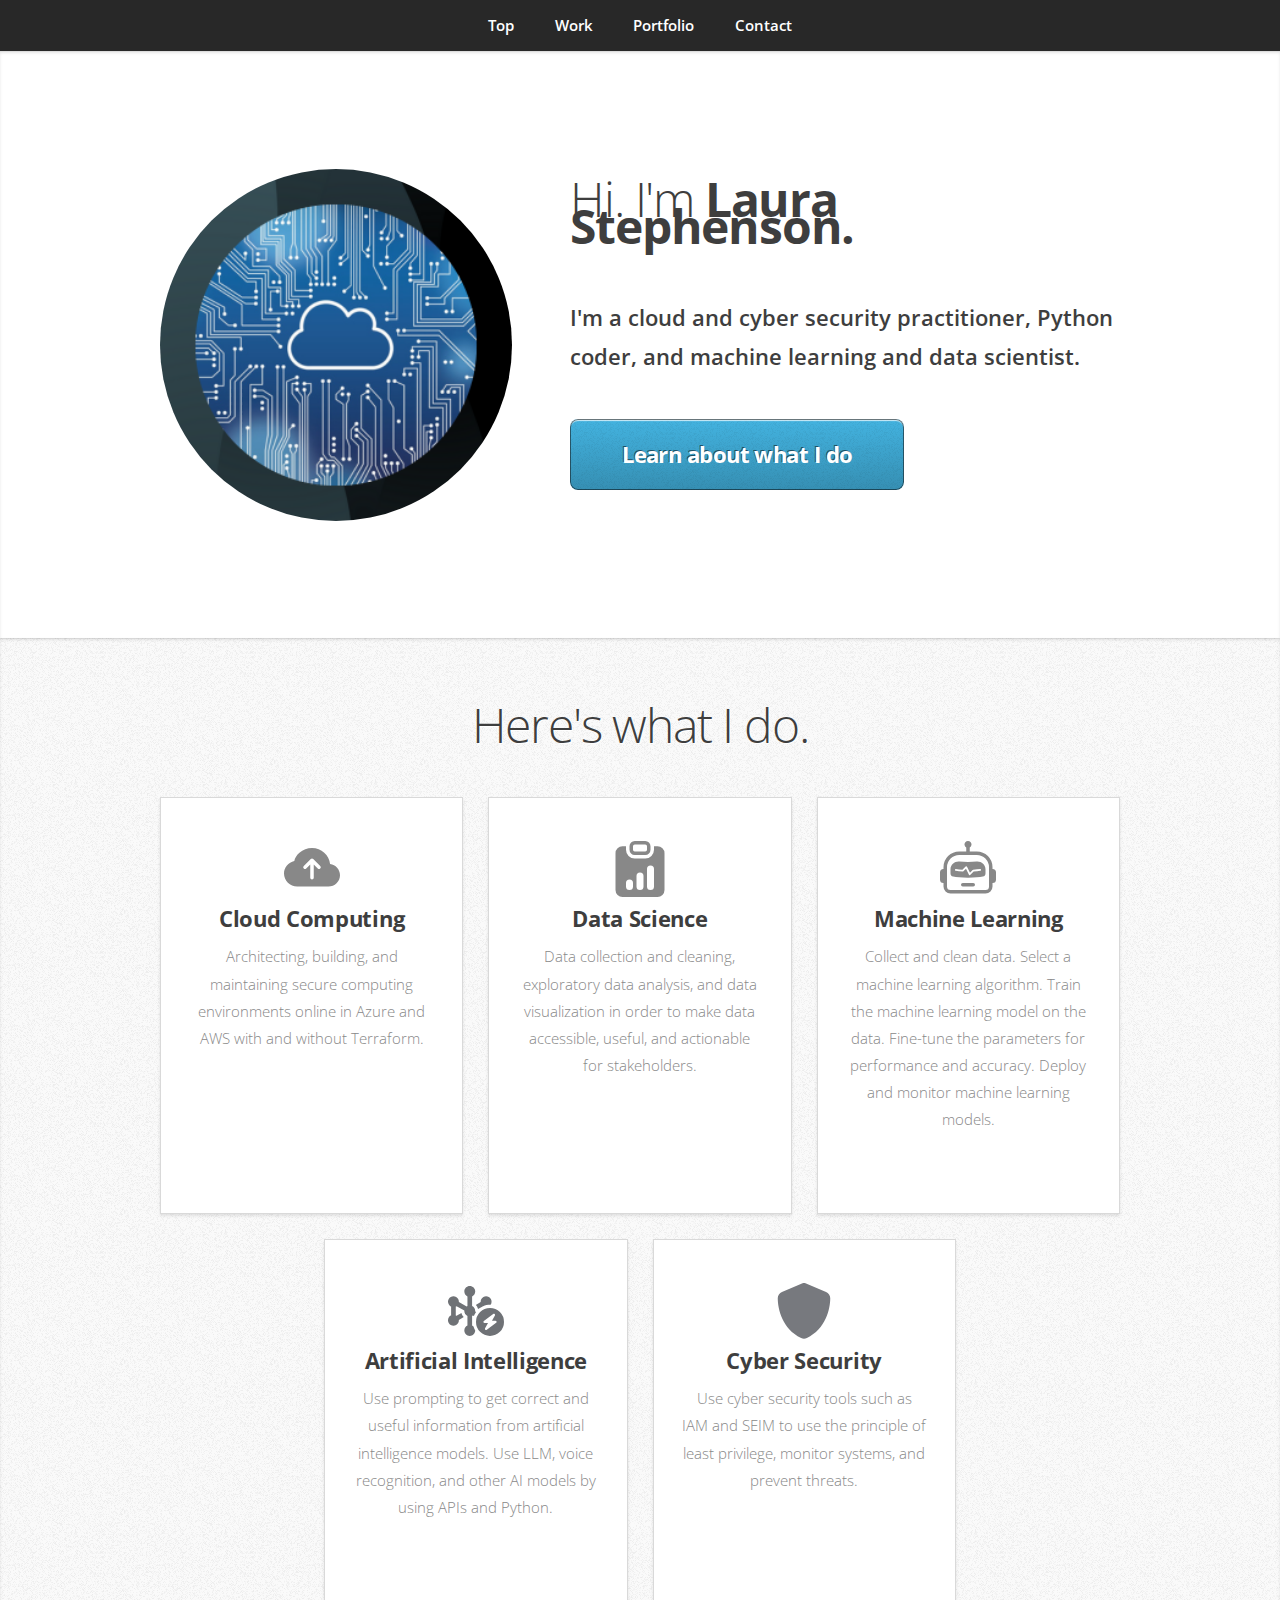
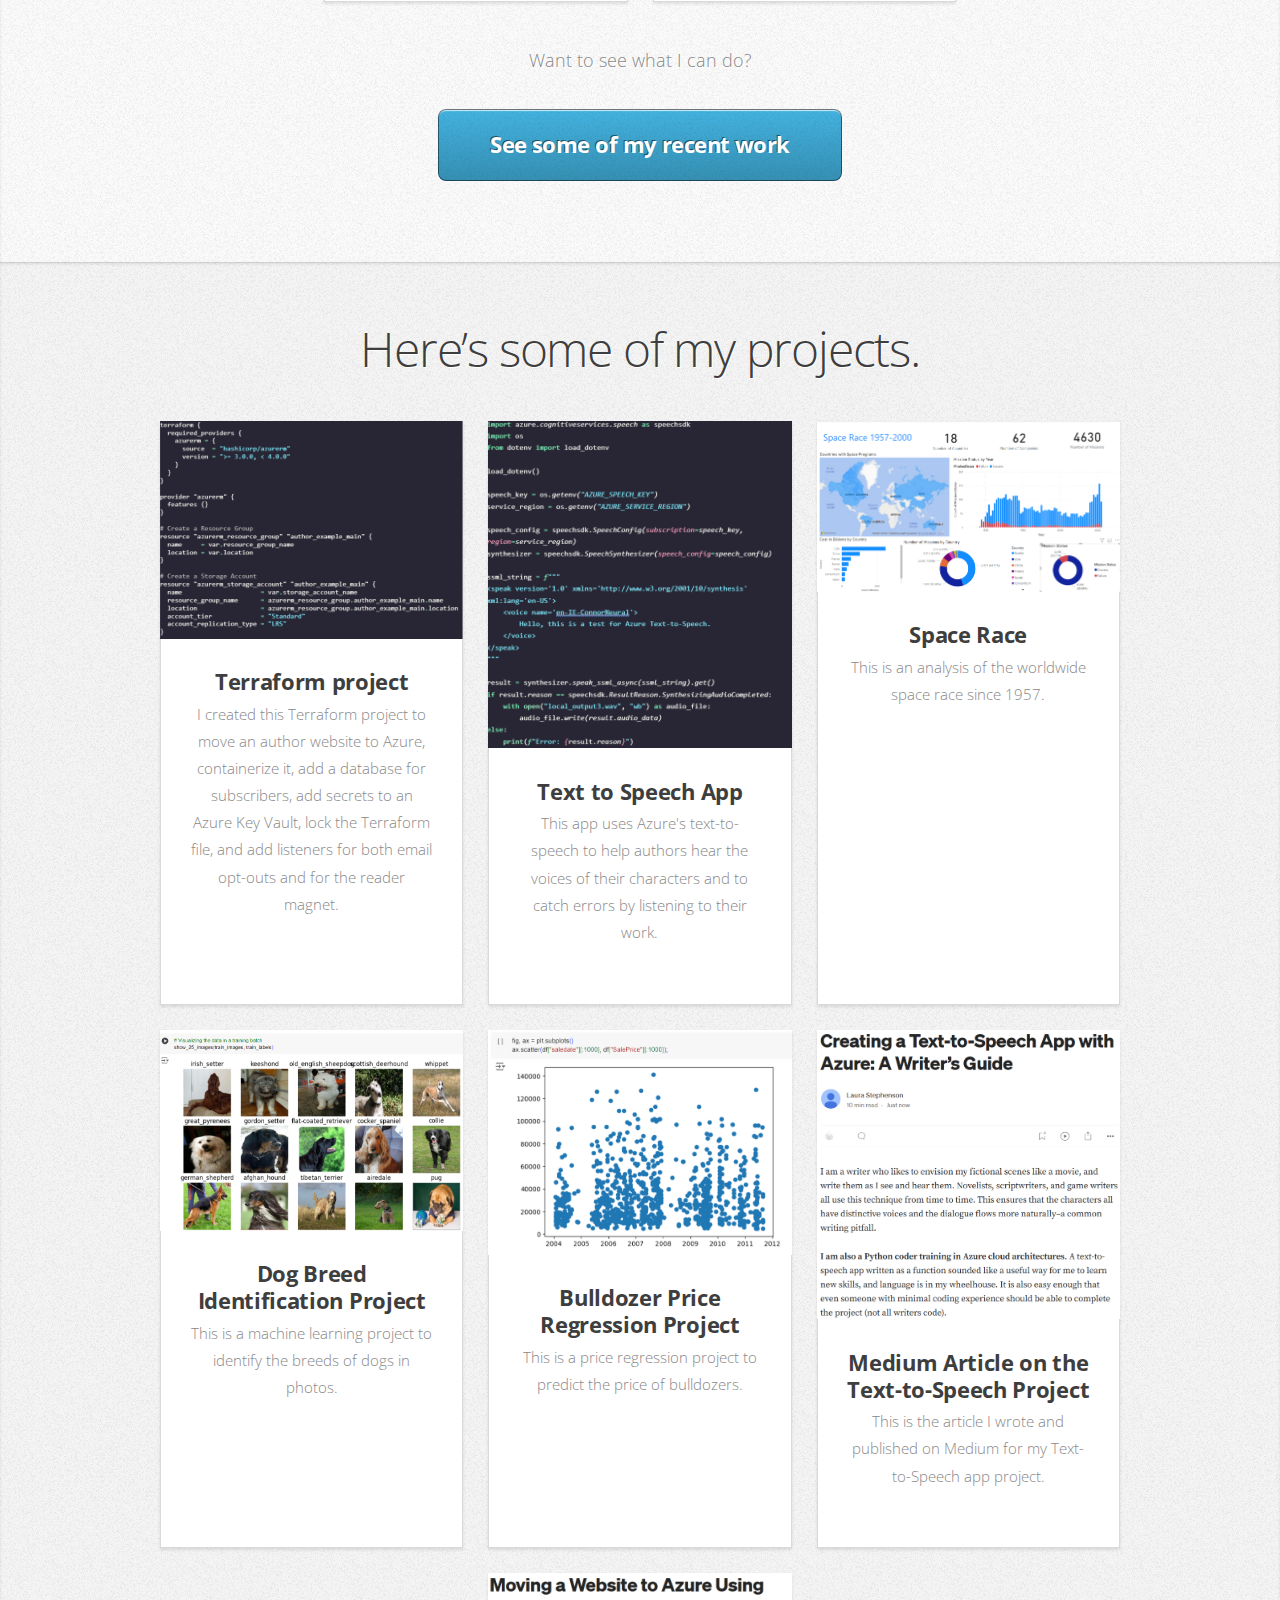
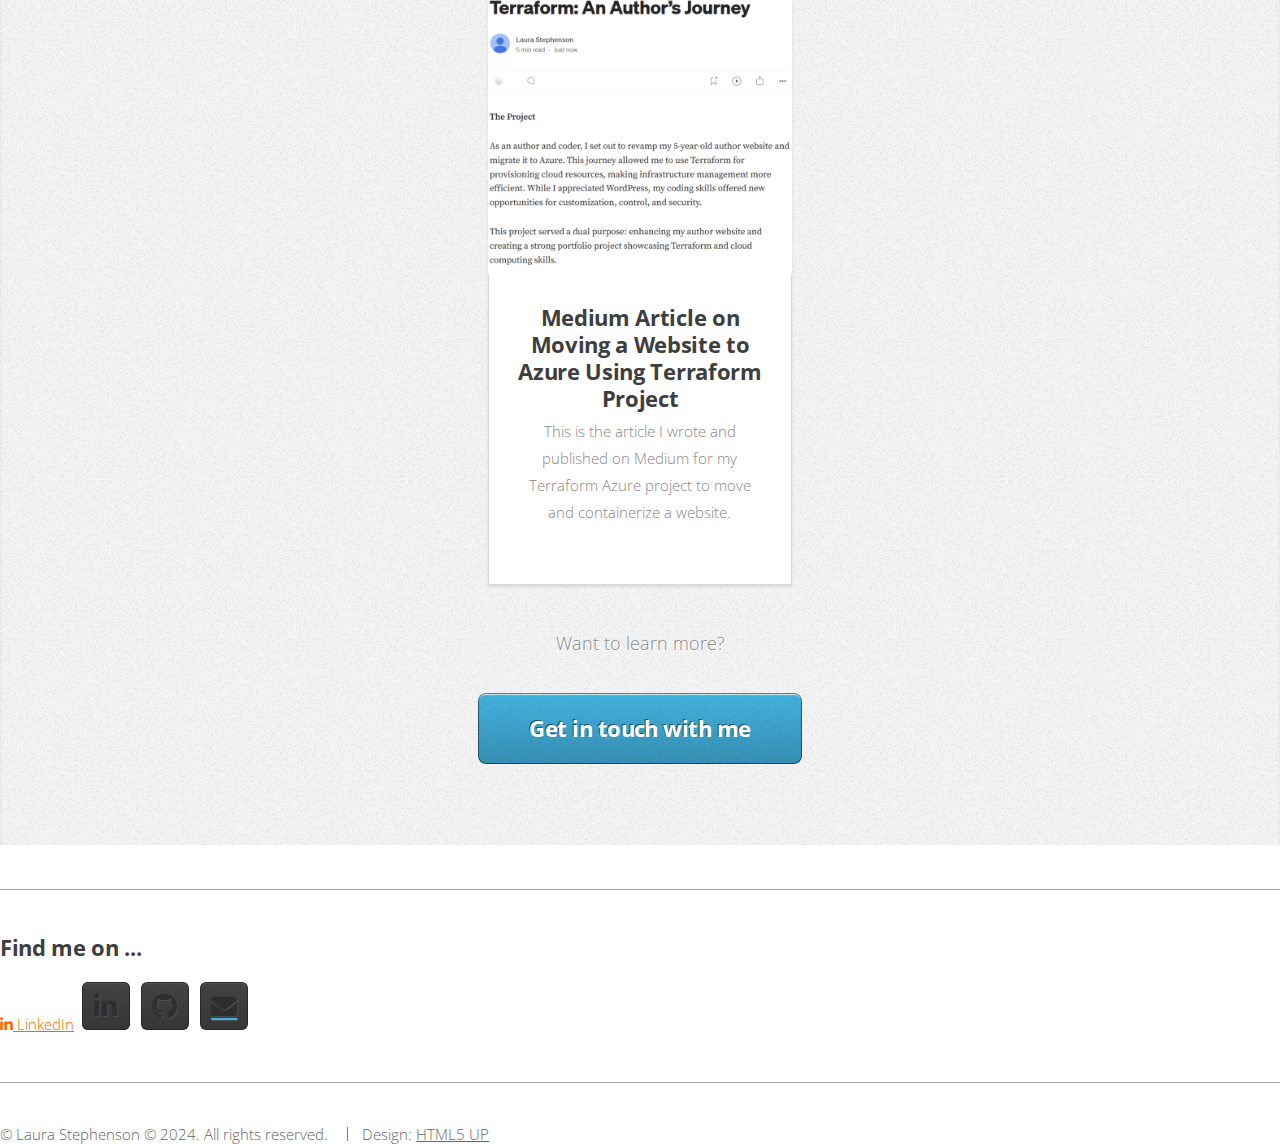
==== commit 1105c3de: "Update index.html" ====
--- a/index.html
+++ b/index.html
@@ -249,7 +249,9 @@
 							<hr />
 							<h3>Find me on ...</h3>
 							<ul class="social">
-								<a href="#" class="icon fas fa-linkedin" style="color: #ff6600;">LinkedIn</a>
+								<a href="https://www.linkedin.com/in/laurastephenson82/" style="color: #ff6600;">
+									<i class="fab fa-linkedin-in"></i> LinkedIn</a>
+
 								<li><a href="https://www.linkedin.com/in/laurastephenson82/" class="icon brands fa-linkedin-in"><span class="label">LinkedIn</span></a></li>
 								<li><a href="https://github.com/lauralstephenson/" class="icon brands fa-github"><span class="label">Github</span></a></li>
 								<li><a href="mailto:laurastephensoncareer@gmail.com" class="fas fa-envelope"><span class="label"></span></a></li>
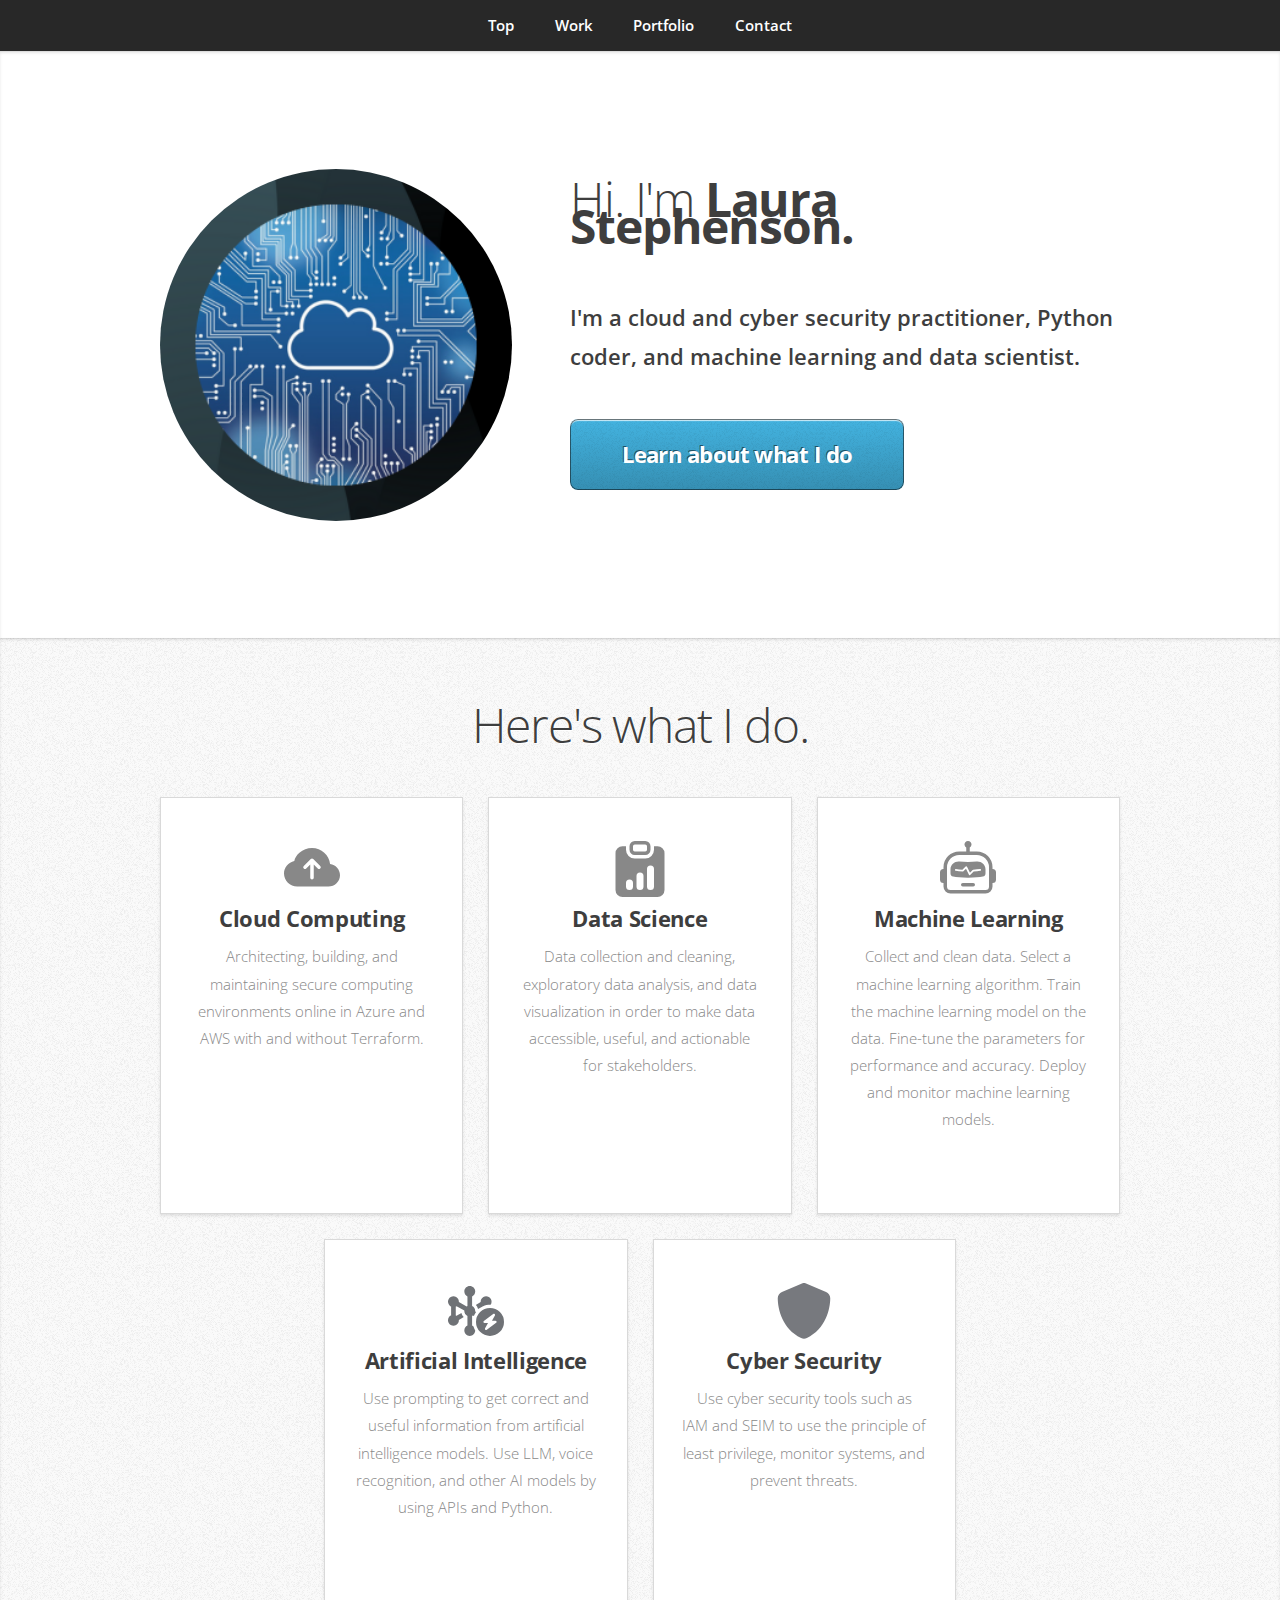
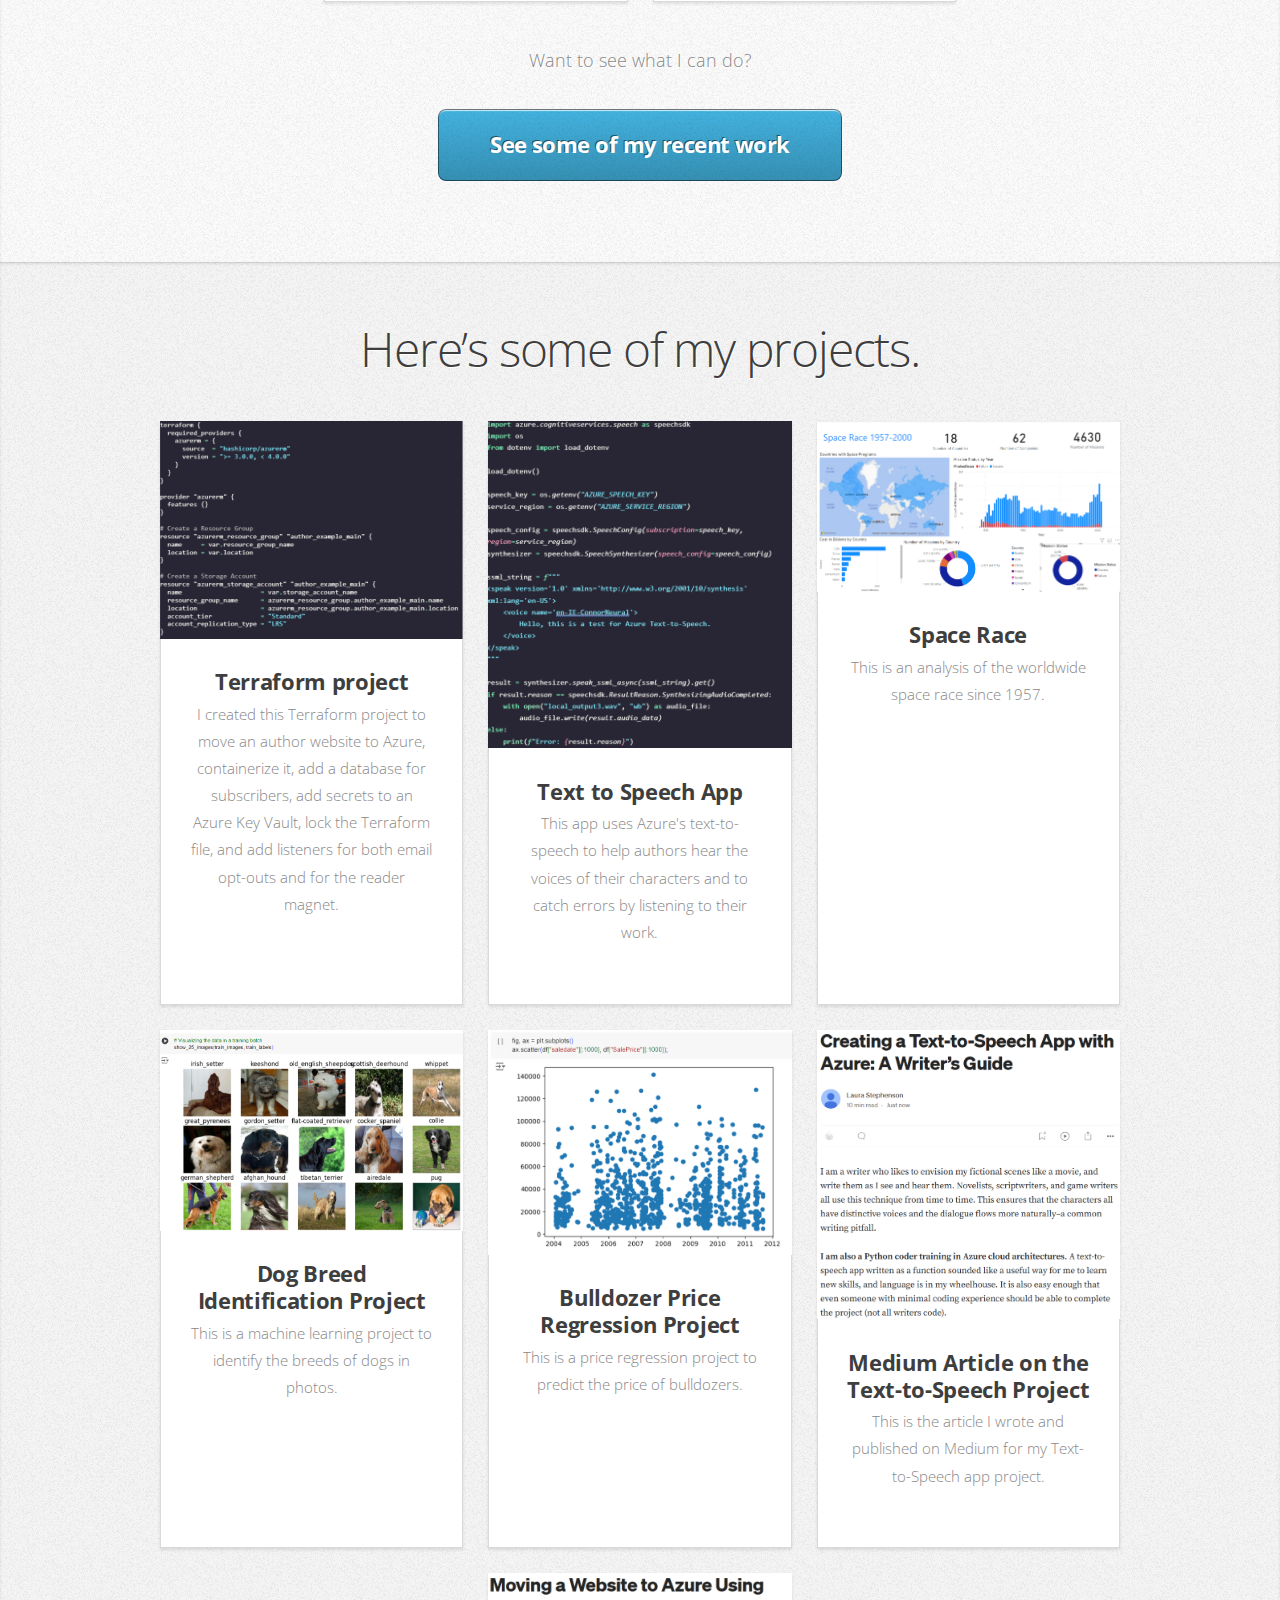
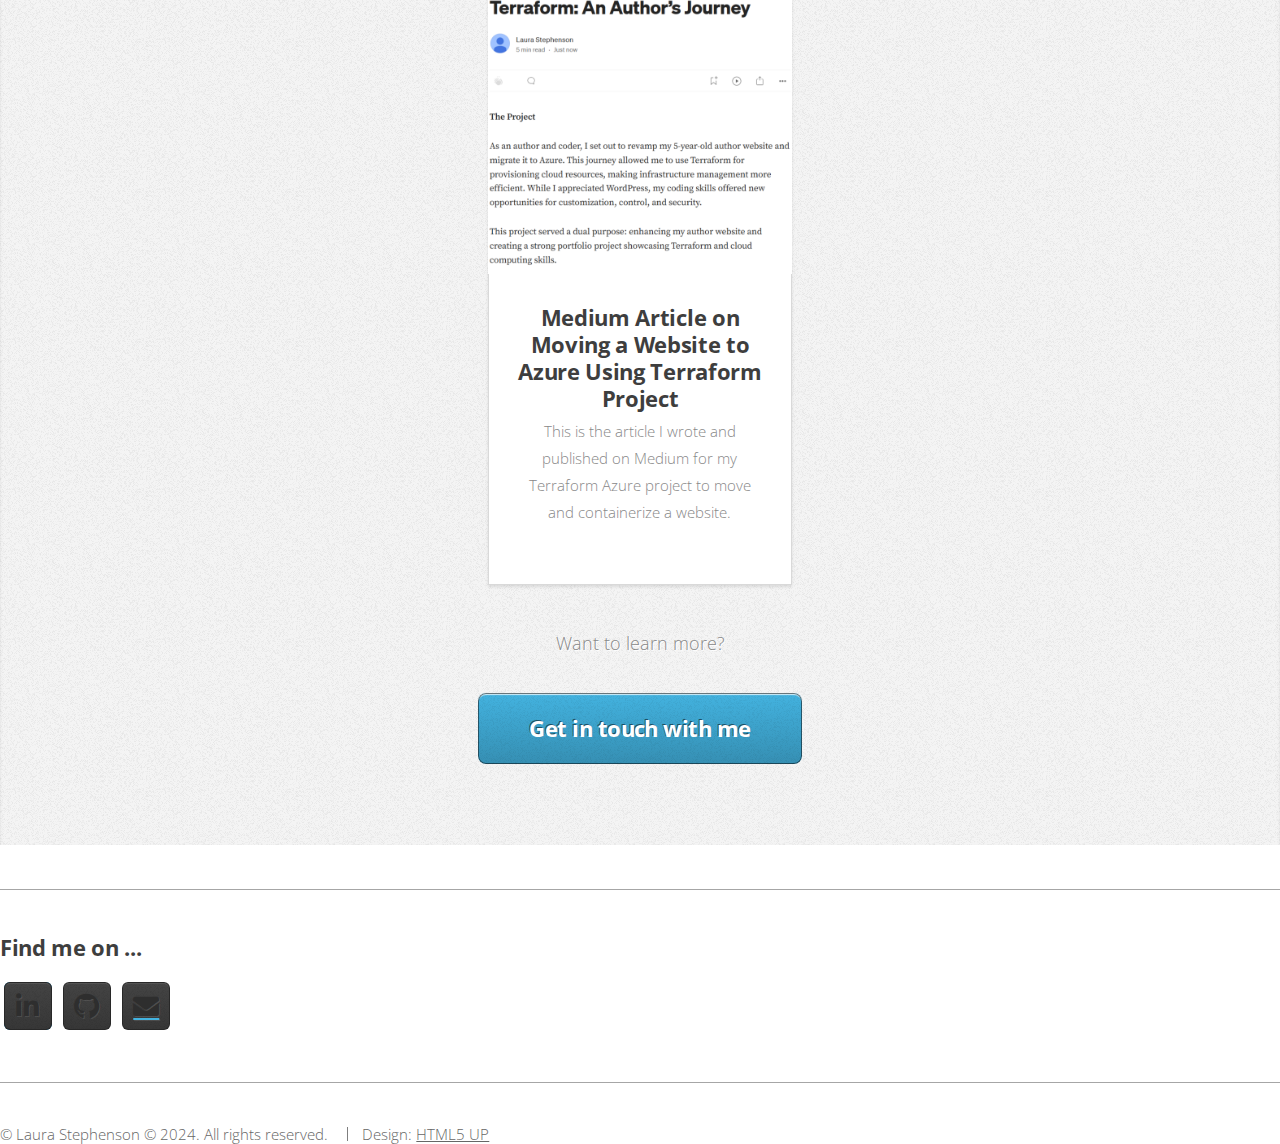
==== commit 844fa9b6: "Update index.html" ====
--- a/index.html
+++ b/index.html
@@ -10,7 +10,8 @@
 		<meta charset="utf-8">
 		<meta name="viewport" content="width=device-width, initial-scale=1, user-scalable=no">
 		<! The next line forces versioning so the cache doesn't hold onto a past version of FontAwesome.>
-		<link rel="stylesheet" href="https://cdnjs.cloudflare.com/ajax/libs/font-awesome/5.15.4/css/all.min.css?v=1.0">
+		<!link rel="stylesheet" href="https://cdnjs.cloudflare.com/ajax/libs/font-awesome/5.15.4/css/all.min.css?v=1.0">
+		<link rel="stylesheet" href="https://cdnjs.cloudflare.com/ajax/libs/font-awesome/5.15.4/css/all.css?v=1.0">
 		<link rel="stylesheet" href="assets/css/main.css?v=1.0"> <!-- Your CSS -->
 
 	</head>
@@ -249,9 +250,6 @@
 							<hr />
 							<h3>Find me on ...</h3>
 							<ul class="social">
-								<a href="https://www.linkedin.com/in/laurastephenson82/" style="color: #ff6600;">
-									<i class="fab fa-linkedin-in"></i> LinkedIn</a>
-
 								<li><a href="https://www.linkedin.com/in/laurastephenson82/" class="icon brands fa-linkedin-in"><span class="label">LinkedIn</span></a></li>
 								<li><a href="https://github.com/lauralstephenson/" class="icon brands fa-github"><span class="label">Github</span></a></li>
 								<li><a href="mailto:laurastephensoncareer@gmail.com" class="fas fa-envelope"><span class="label"></span></a></li>
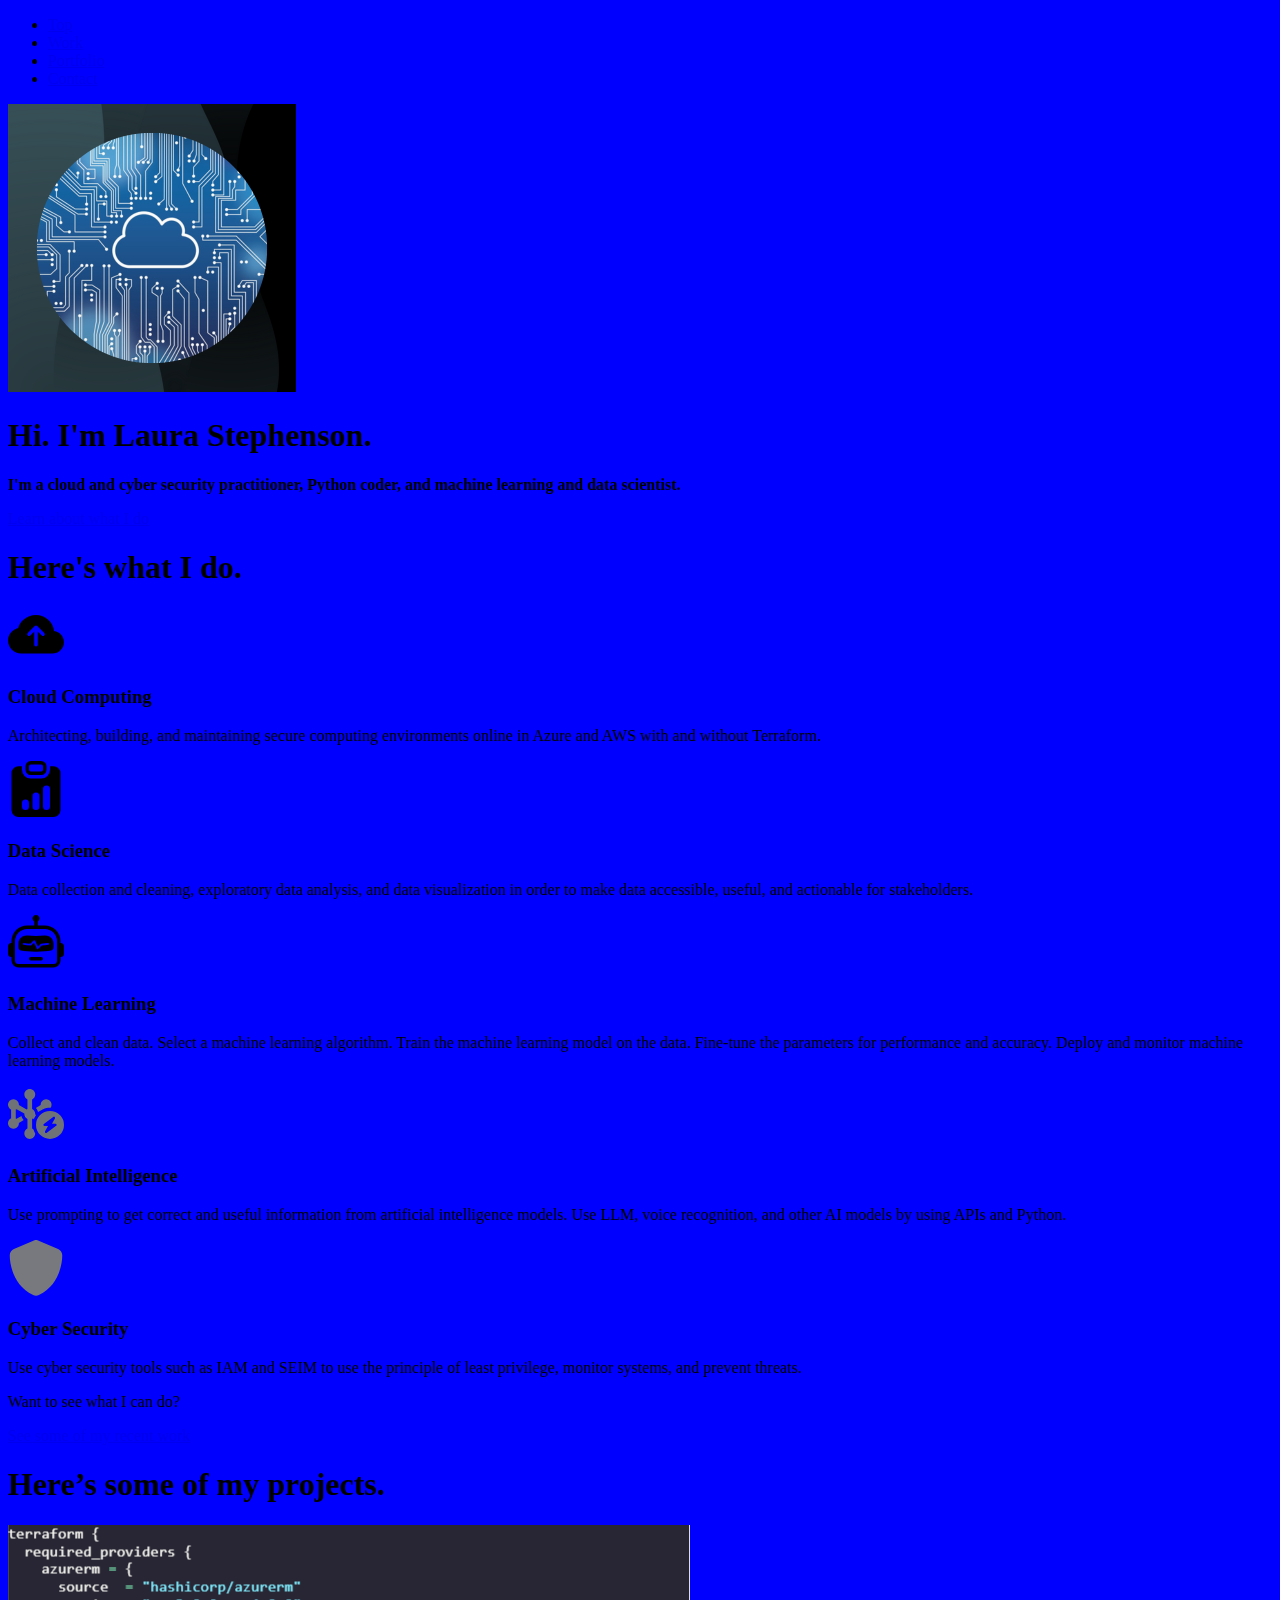
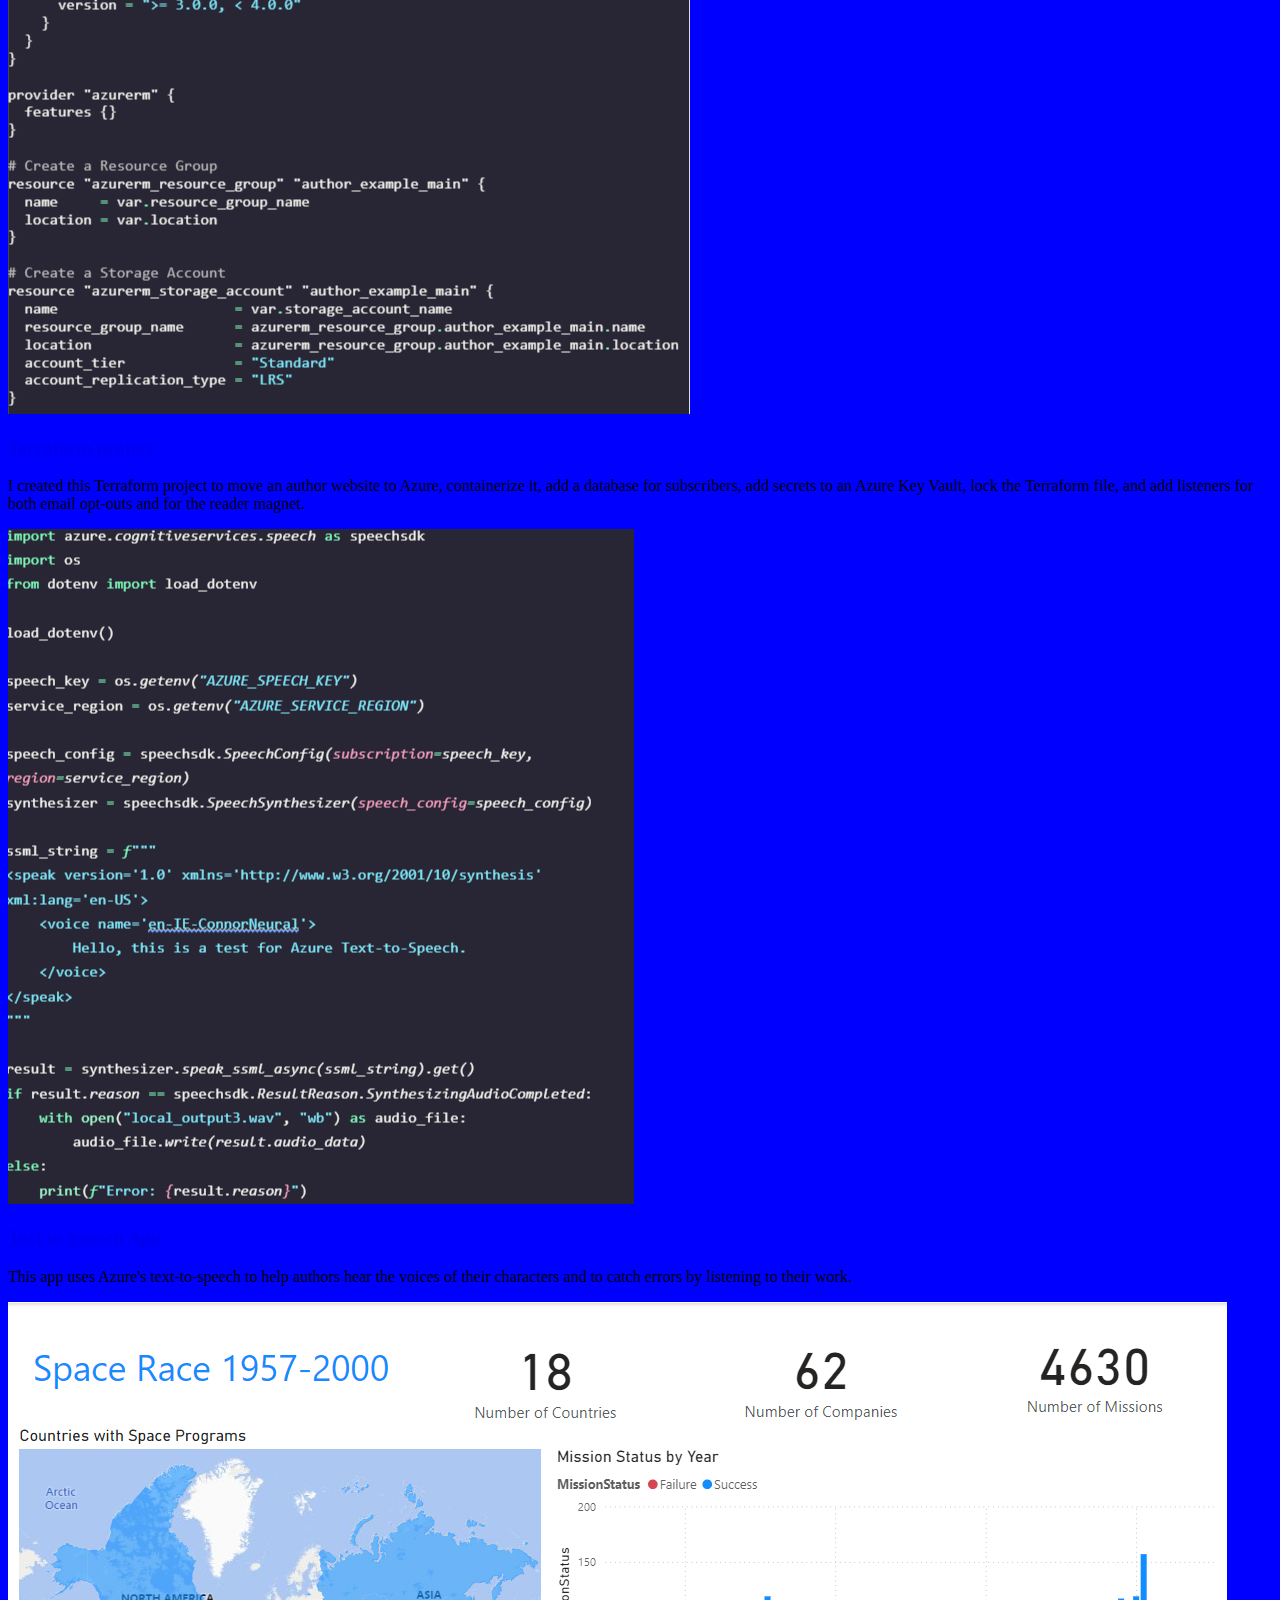
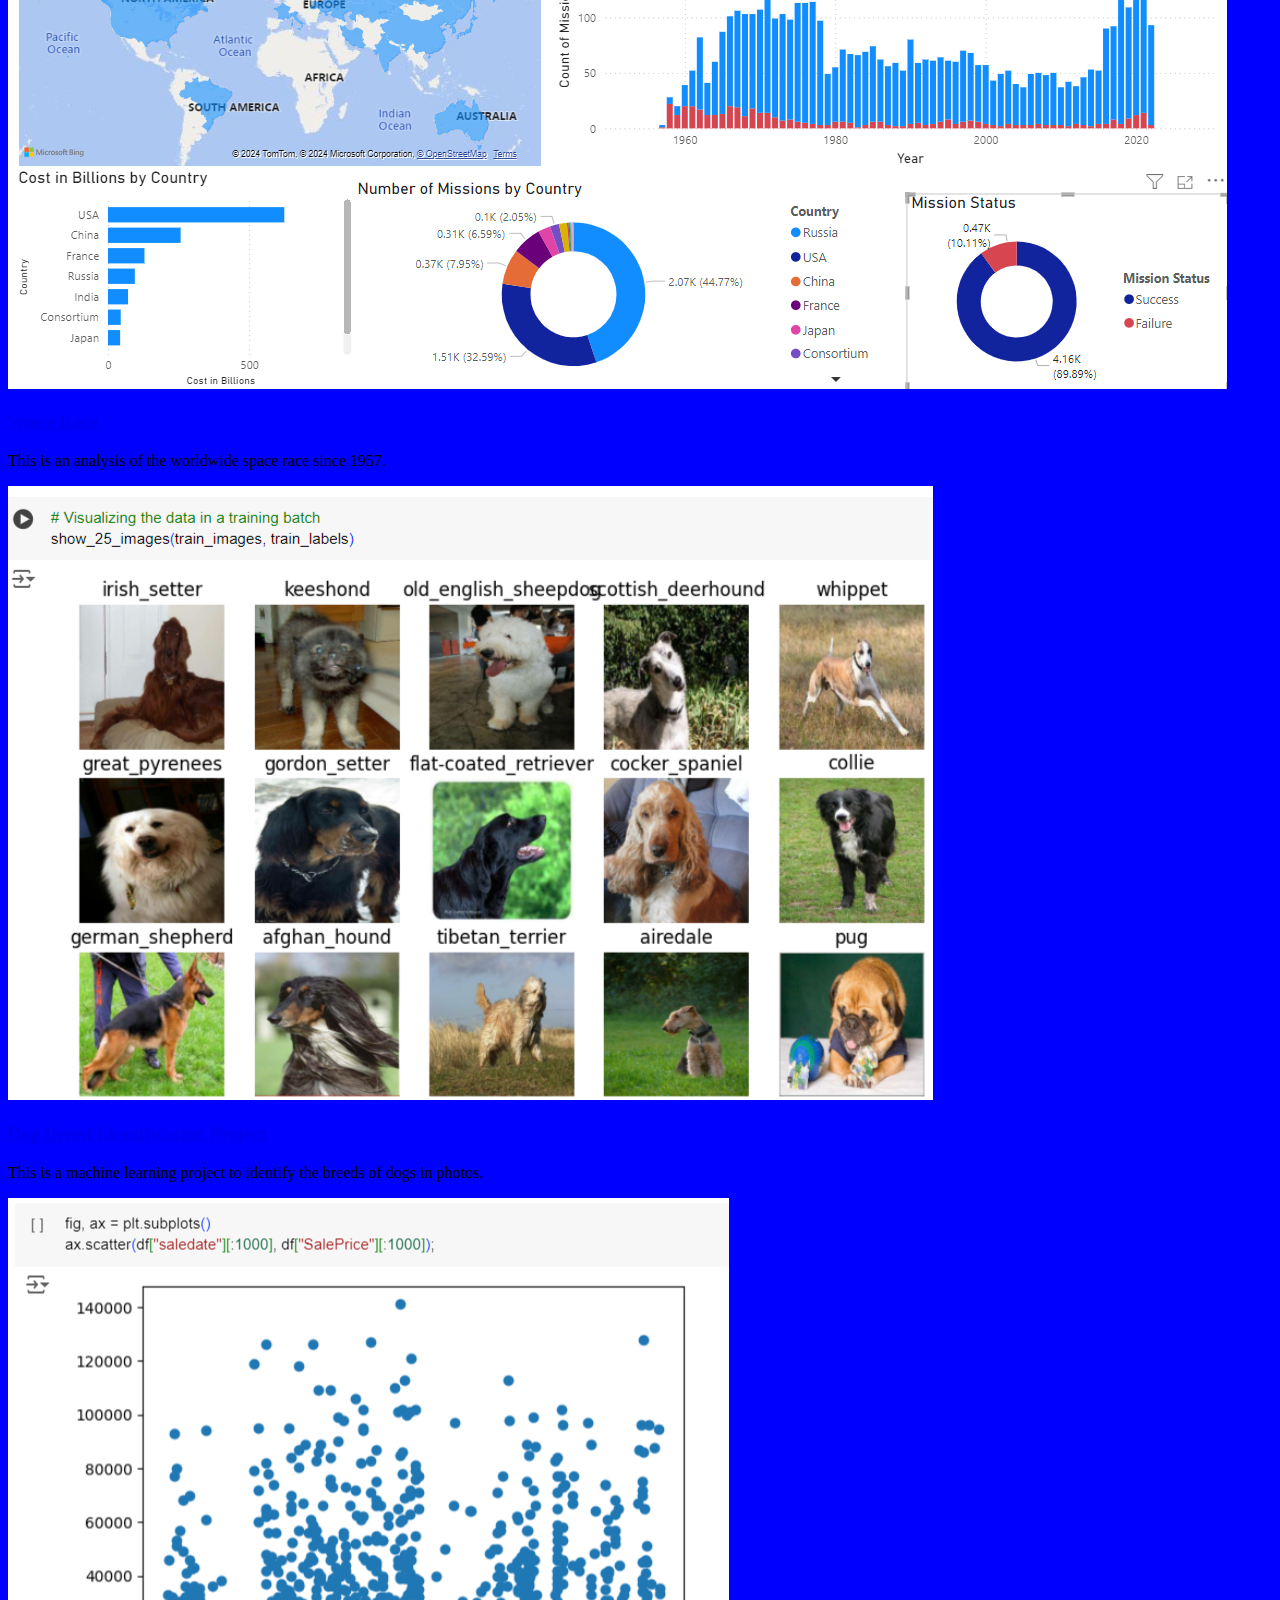
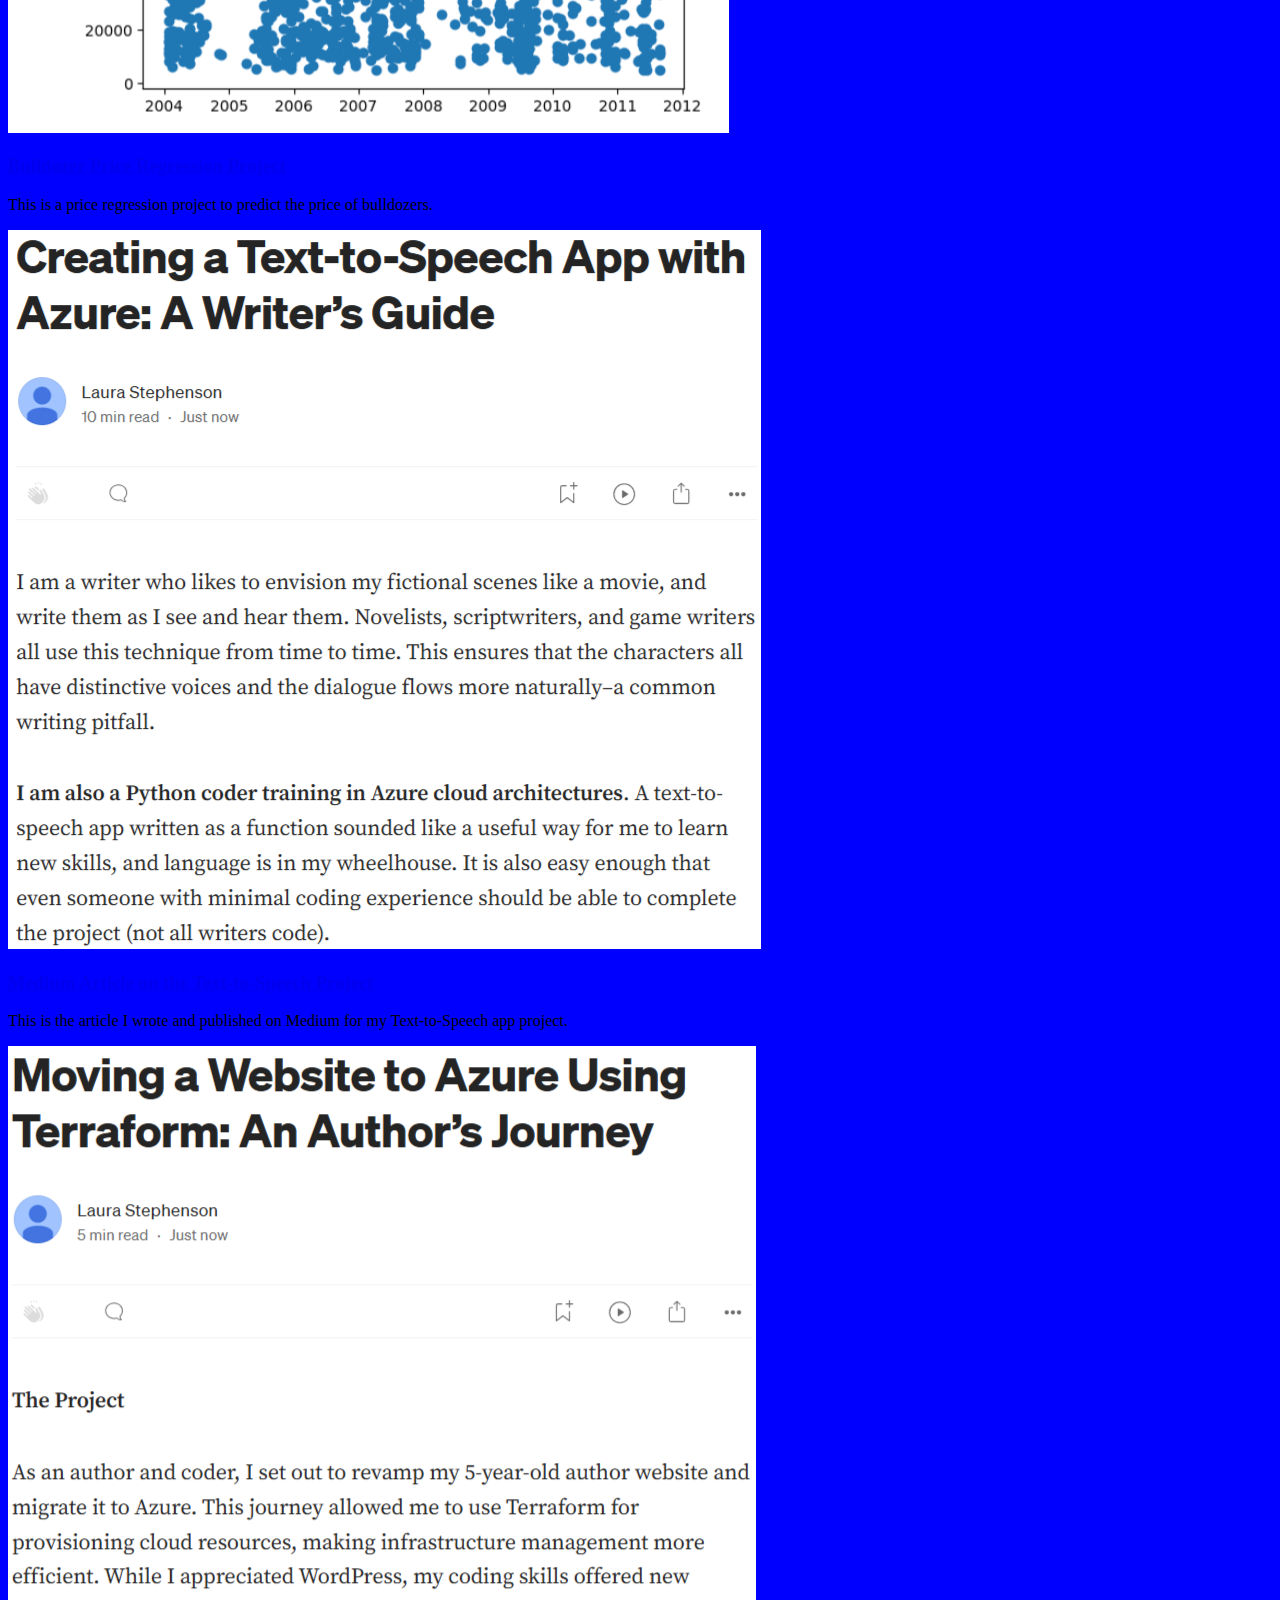
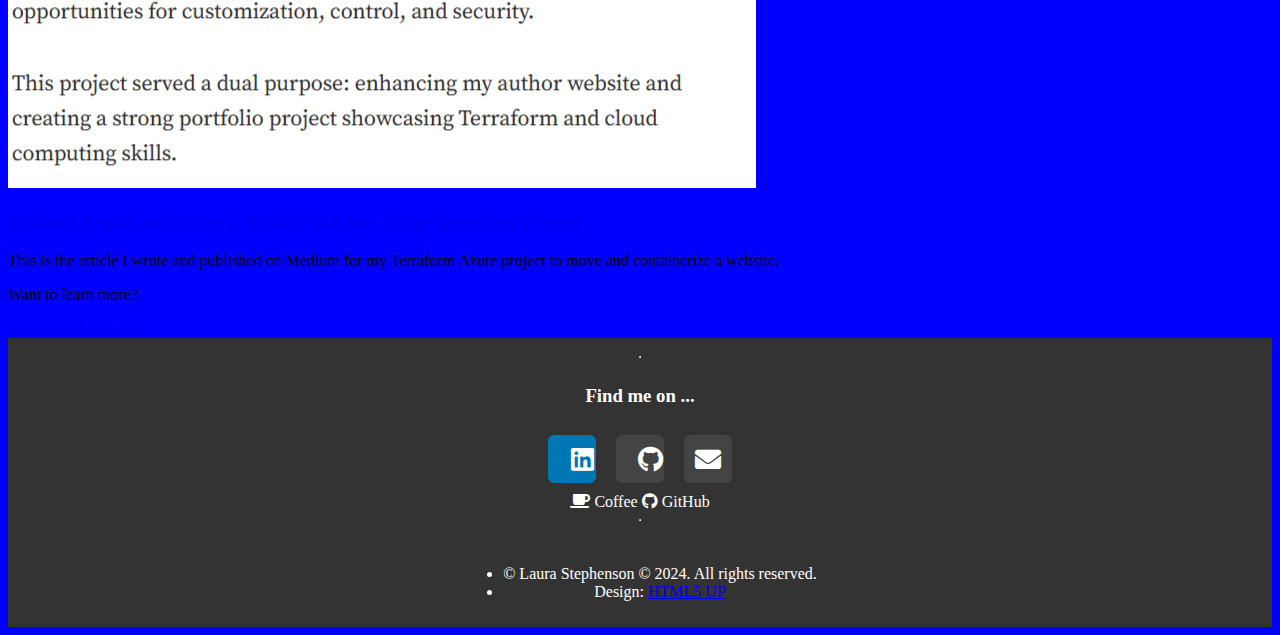
==== commit 2a00a609: "Update index.html" ====
--- a/index.html
+++ b/index.html
@@ -9,11 +9,12 @@
 		<title>Laura Stephenson Cloud Portfolio Webpage</title>
 		<meta charset="utf-8">
 		<meta name="viewport" content="width=device-width, initial-scale=1, user-scalable=no">
-		<! The next line forces versioning so the cache doesn't hold onto a past version of FontAwesome.>
-		<!link rel="stylesheet" href="https://cdnjs.cloudflare.com/ajax/libs/font-awesome/5.15.4/css/all.min.css?v=1.0">
-		<link rel="stylesheet" href="https://cdnjs.cloudflare.com/ajax/libs/font-awesome/5.15.4/css/all.css?v=1.0">
-		<link rel="stylesheet" href="assets/css/main.css?v=1.0"> <!-- Your CSS -->
-
+		<head>
+			<!-- Font Awesome -->
+			<link rel="stylesheet" href="https://cdnjs.cloudflare.com/ajax/libs/font-awesome/5.15.4/css/all.min.css?v=1.0">
+			<!-- Test CSS -->
+			<link rel="stylesheet" href="assets/css/main2.css?v=1.0"> <!-- New CSS file for testing -->
+		</head>
 	</head>
 	<body class="is-preload">
 
@@ -249,11 +250,20 @@
 						<div class="col-12 center-content footer-custom">
 							<hr />
 							<h3>Find me on ...</h3>
-							<ul class="social">
-								<li><a href="https://www.linkedin.com/in/laurastephenson82/" class="icon brands fa-linkedin-in"><span class="label">LinkedIn</span></a></li>
-								<li><a href="https://github.com/lauralstephenson/" class="icon brands fa-github"><span class="label">Github</span></a></li>
-								<li><a href="mailto:laurastephensoncareer@gmail.com" class="fas fa-envelope"><span class="label"></span></a></li>
-							</ul>
+							<div class="footer-custom">
+								<ul class="social">
+									<li><a href="https://www.linkedin.com/in/laurastephenson82/" class="icon brands fa-linkedin-in"><i class="fab fa-linkedin"></i></a></li>
+									<li><a href="https://github.com/lauralstephenson/" class="icon brands fa-github"><i class="fab fa-github"></i></a></li>
+									<li><a href="mailto:laurastephensoncareer@gmail.com" class="icon"><i class="fas fa-envelope"></i></a></li>
+								</ul>
+							</div>
+							
+							<!-- Test Icons -->
+							<div class="test-icons">
+								<i class="fas fa-coffee"></i> Coffee
+								<i class="fab fa-github"></i> GitHub
+							</div>
+						
 							<hr />
 						</div>
 						<footer>
@@ -262,7 +272,6 @@
 									<li>&copy; Laura Stephenson © 2024. All rights reserved.</li>
 									<li>Design: <a href="http://html5up.net">HTML5 UP</a></li>
 								</ul>
-							</div>
 						</footer>											
 				
 			<!--
--- a/assets/css/main2.css
+++ b/assets/css/main2.css
@@ -0,0 +1,88 @@
+/* Footer Custom Styles */
+.footer-custom {
+    background-color: #333;
+    color: #ffffff;
+    padding: 10px 0;
+    text-align: center;
+    display: flex;
+    flex-direction: column;
+    justify-content: center;
+    align-items: center;
+}
+
+/* Social icons container */
+.social {
+    list-style: none;
+    padding: 0;
+    display: flex;
+    justify-content: center;
+    margin: 0;
+}
+
+/* Each social icon */
+.social li {
+    margin: 0 10px;
+}
+
+/* Social icon links */
+.social li a {
+    display: flex;
+    justify-content: center;
+    align-items: center;
+    width: 48px;
+    height: 48px;
+    border-radius: 6px;
+    text-decoration: none;
+    color: #ffffff;
+    font-size: 26px;
+    background-color: #444; /* Default background color for other icons */
+    border: none; /* Remove any borders */
+    box-shadow: none; /* Remove any shadows */
+    appearance: none; /* Remove default appearance */
+}
+
+/* Icon inside link */
+.social li a i {
+    color: inherit;
+    border: none; /* Remove any borders */
+    box-shadow: none; /* Remove any shadows */
+    appearance: none; /* Remove default appearance */
+}
+
+/* LinkedIn specific styles */
+.social li a.fa-linkedin-in {
+    background-color: #0077b5 !important; /* Blue background for LinkedIn */
+    border: none !important; /* Remove any borders */
+    box-shadow: none !important; /* Remove any shadows */
+    appearance: none !important; /* Remove default appearance */
+}
+
+/* Hover effect for all icons */
+.social li a:hover i {
+    color: #c0c0c0; /* Silver on hover */
+    border: none; /* Remove any borders */
+    box-shadow: none; /* Remove any shadows */
+    appearance: none; /* Remove default appearance */
+}
+
+
+
+
+
+
+
+
+
+
+
+
+
+
+
+
+
+
+/*Test body style*/
+body {
+    background-color: blue; /* Test background color */
+}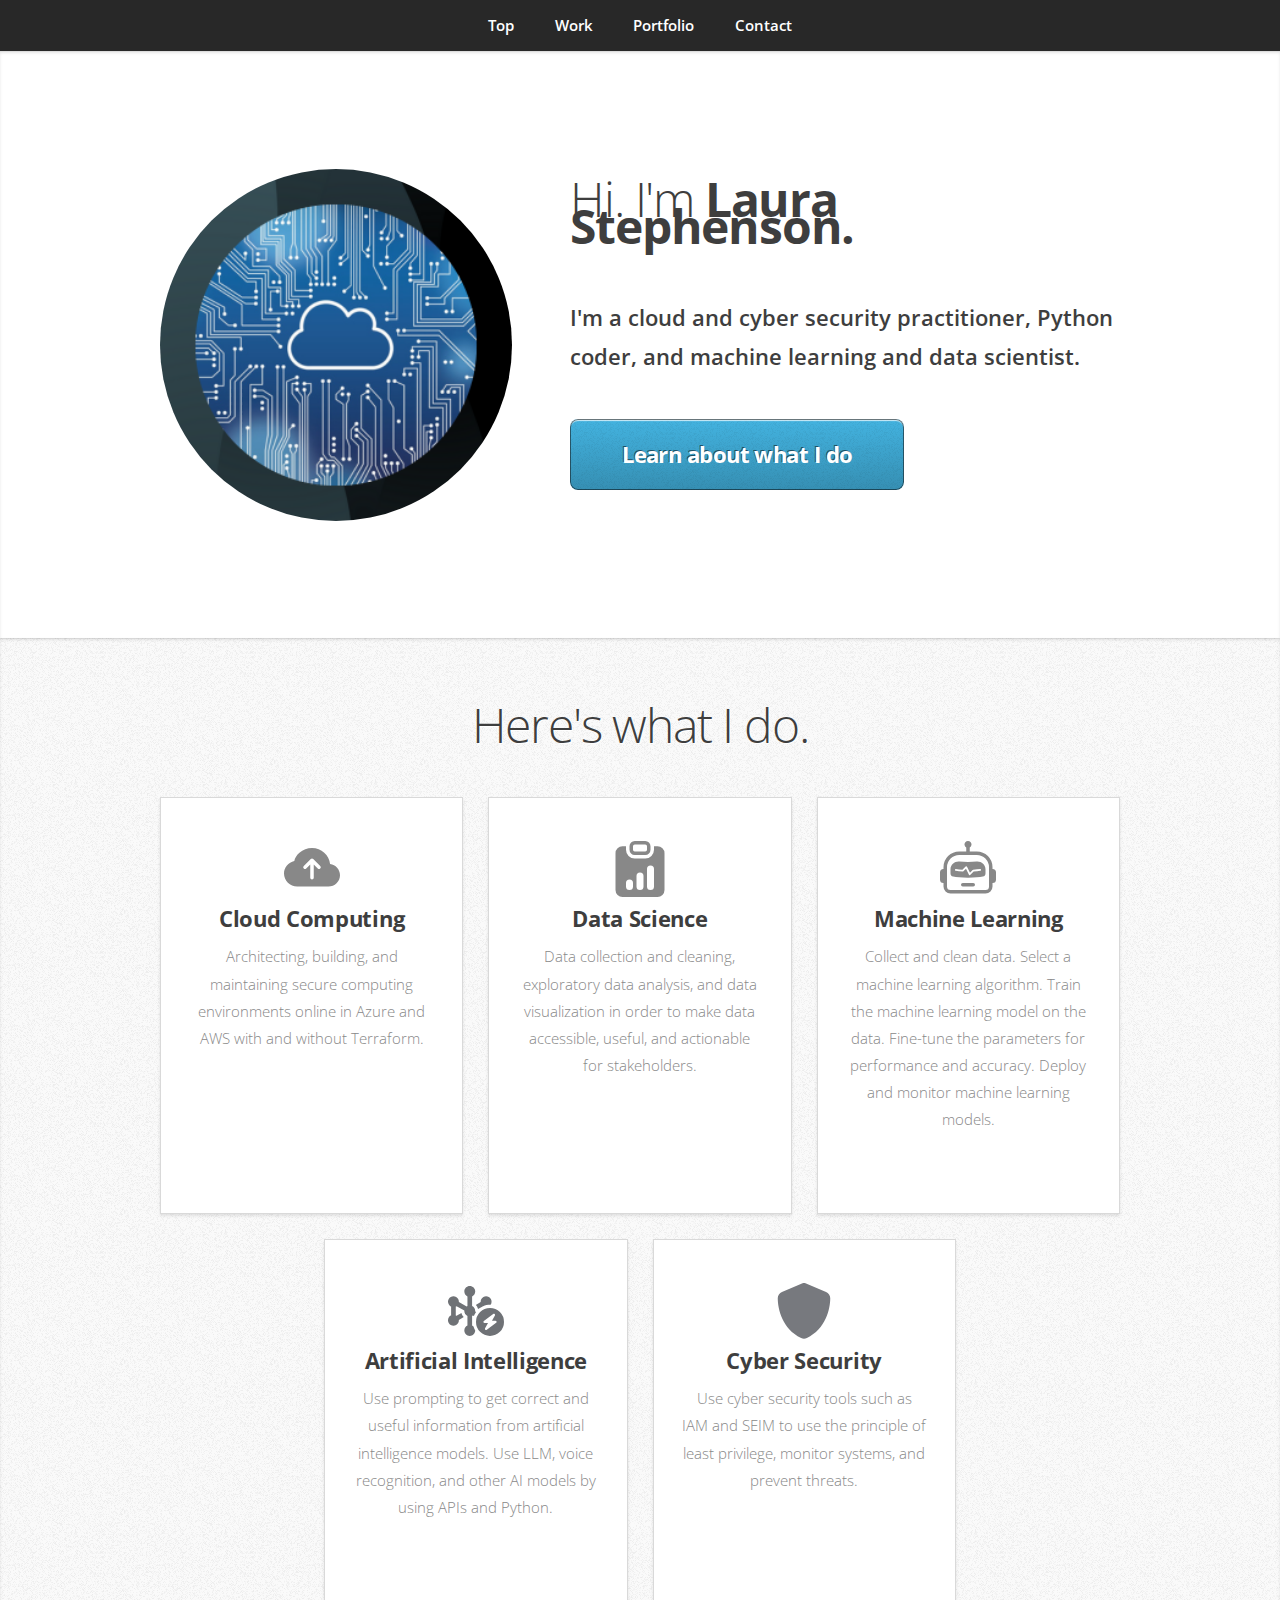
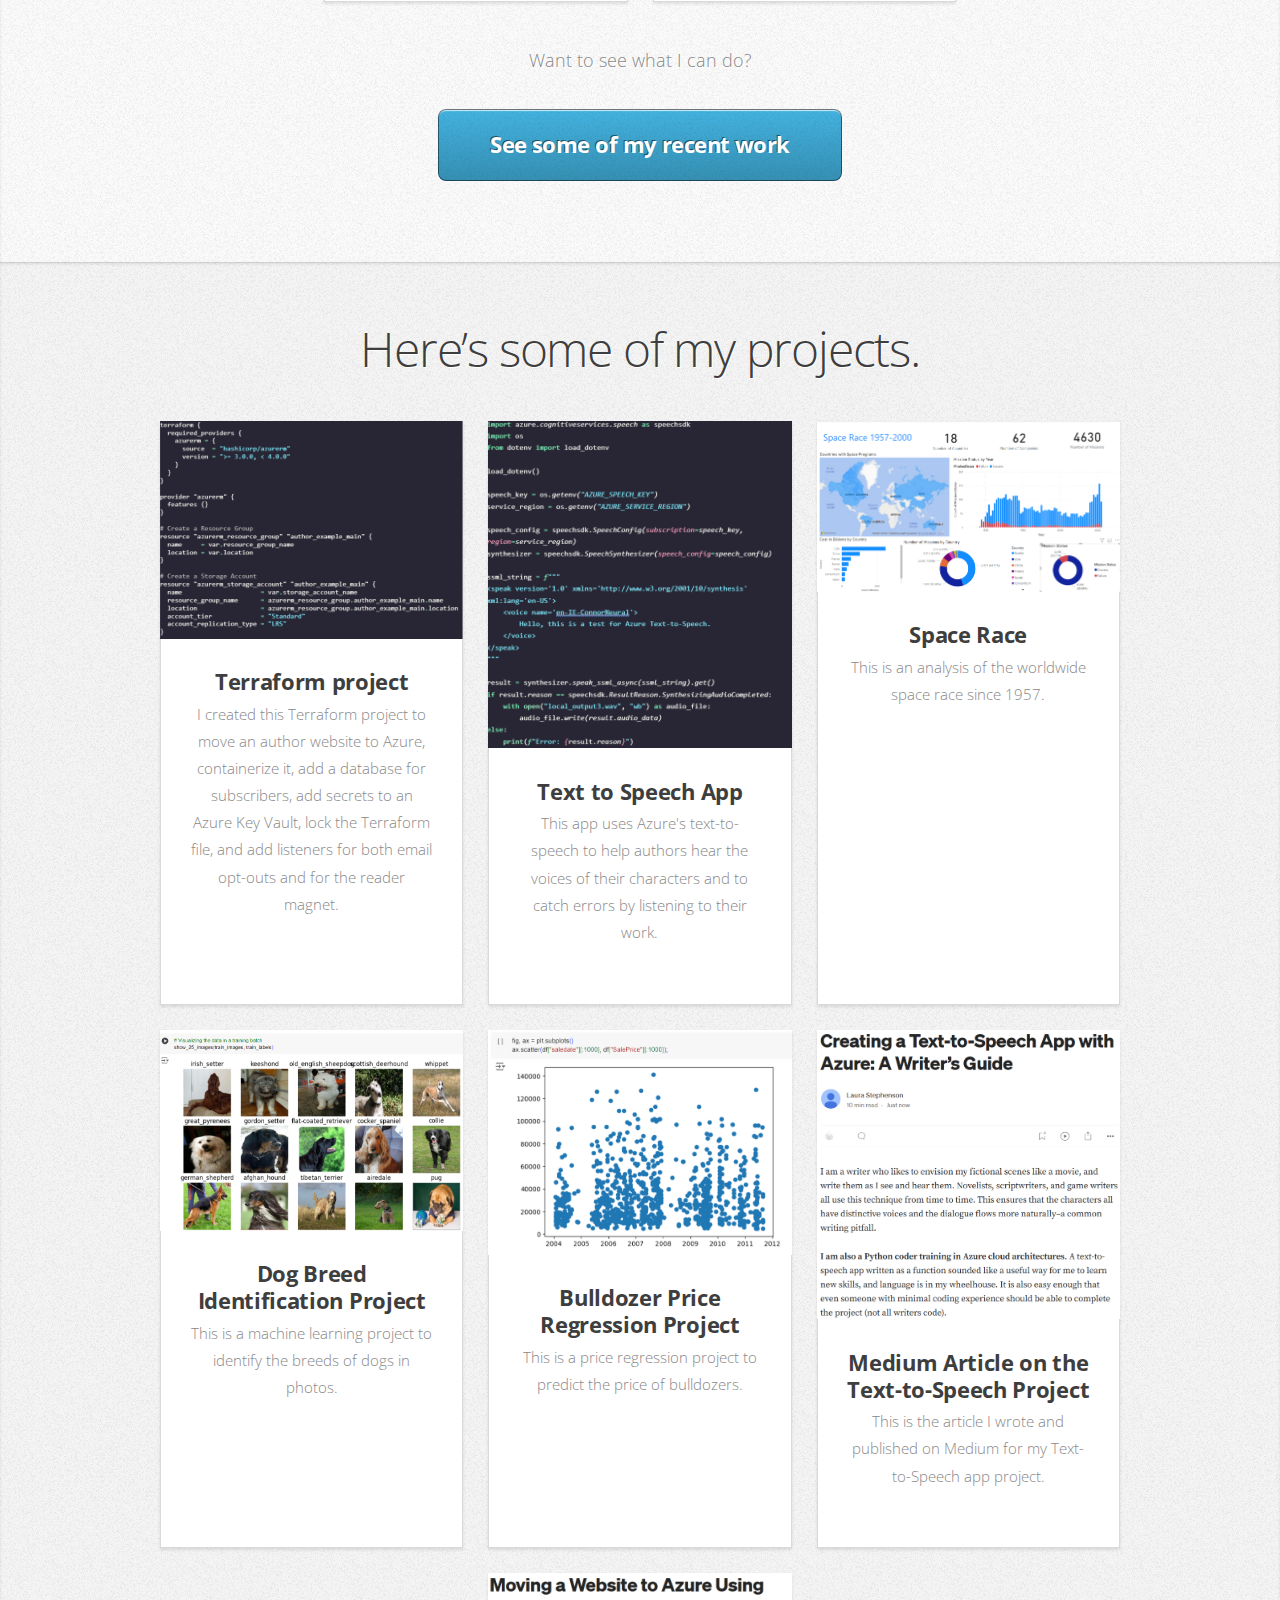
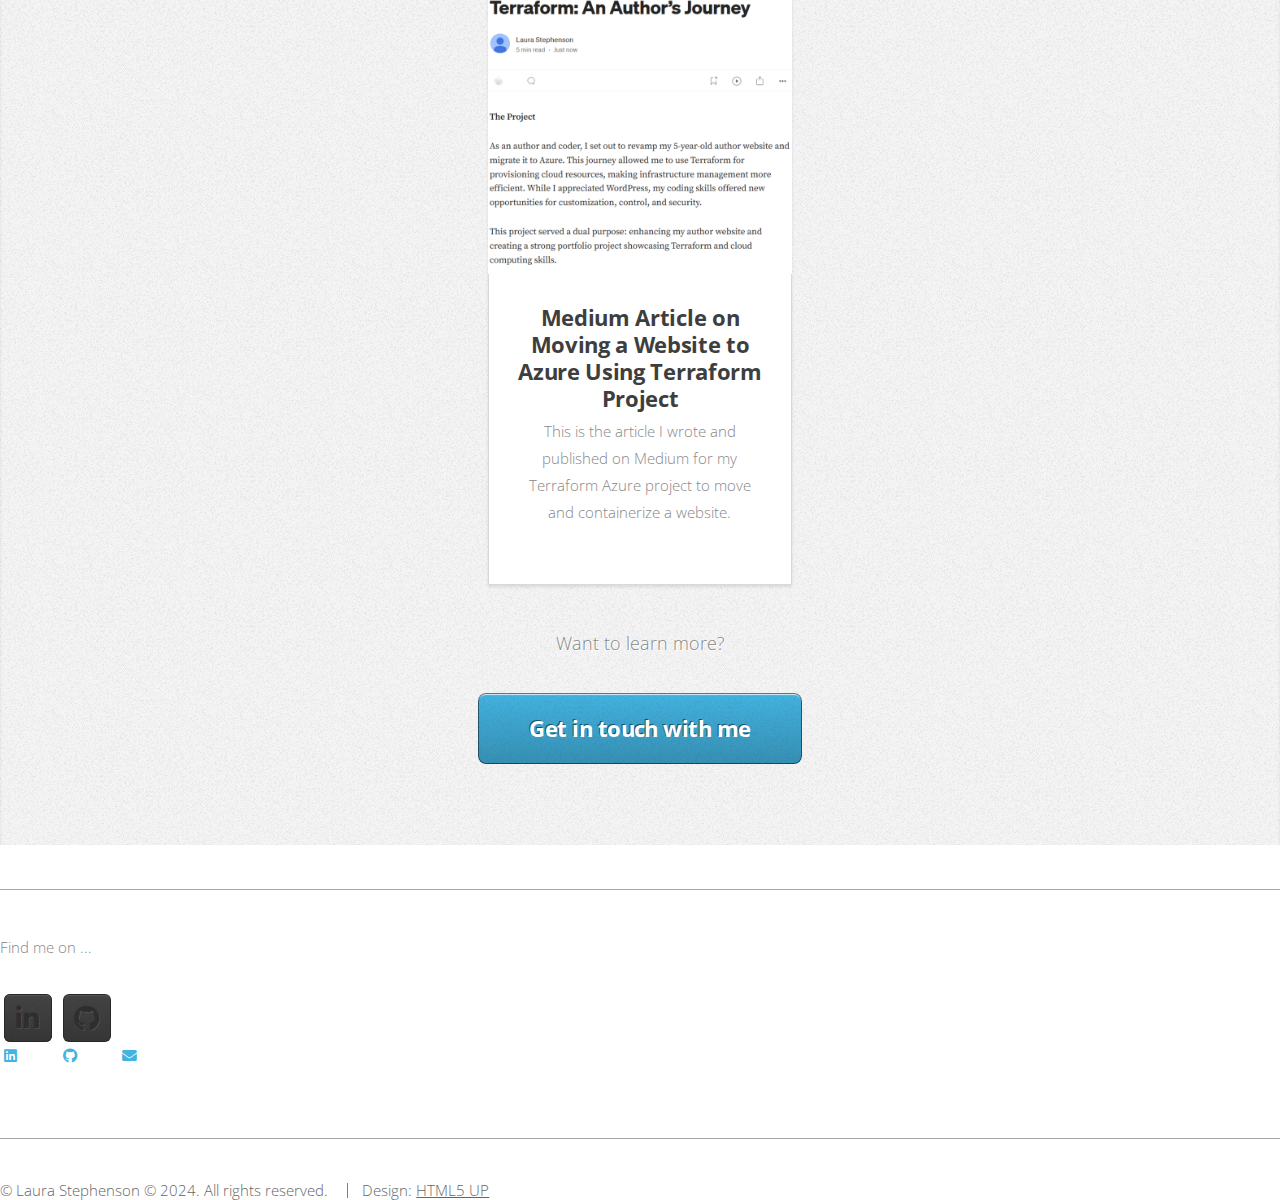
==== commit 5dee202a: "Update index.html" ====
--- a/index.html
+++ b/index.html
@@ -13,7 +13,7 @@
 			<!-- Font Awesome -->
 			<link rel="stylesheet" href="https://cdnjs.cloudflare.com/ajax/libs/font-awesome/5.15.4/css/all.min.css?v=1.0">
 			<!-- Test CSS -->
-			<link rel="stylesheet" href="assets/css/main2.css?v=1.0"> <!-- New CSS file for testing -->
+			<link rel="stylesheet" href="assets/css/main.css?v=1.0"> <!-- New CSS file for testing -->
 		</head>
 	</head>
 	<body class="is-preload">
@@ -249,7 +249,7 @@
 						
 						<div class="col-12 center-content footer-custom">
 							<hr />
-							<h3>Find me on ...</h3>
+							<p class="find-me-on">Find me on ...</p>
 							<div class="footer-custom">
 								<ul class="social">
 									<li><a href="https://www.linkedin.com/in/laurastephenson82/" class="icon brands fa-linkedin-in"><i class="fab fa-linkedin"></i></a></li>
@@ -258,11 +258,6 @@
 								</ul>
 							</div>
 							
-							<!-- Test Icons -->
-							<div class="test-icons">
-								<i class="fas fa-coffee"></i> Coffee
-								<i class="fab fa-github"></i> GitHub
-							</div>
 						
 							<hr />
 						</div>
--- a/assets/css/main.css
+++ b/assets/css/main.css
@@ -0,0 +1,2649 @@
+@import url("https://fonts.googleapis.com/css?family=Open+Sans:300,300italic,600,600italic,700");
+
+/*
+	Miniport by HTML5 UP
+	html5up.net | @ajlkn
+	Free for personal and commercial use under the CCA 3.0 license (html5up.net/license)
+*/
+
+html, body, div, span, applet, object,
+iframe, h1, h2, h3, h4, h5, h6, p, blockquote,
+pre, a, abbr, acronym, address, big, cite,
+code, del, dfn, em, img, ins, kbd, q, s, samp,
+small, strike, strong, sub, sup, tt, var, b,
+u, i, center, dl, dt, dd, ol, ul, li, fieldset,
+form, label, legend, table, caption, tbody,
+tfoot, thead, tr, th, td, article, aside,
+canvas, details, embed, figure, figcaption,
+footer, header, hgroup, menu, nav, output, ruby,
+section, summary, time, mark, audio, video {
+	margin: 0;
+	padding: 0;
+	border: 0;
+	font-size: 100%;
+	font: inherit;
+	vertical-align: baseline;}
+
+article, aside, details, figcaption, figure,
+footer, header, hgroup, menu, nav, section {
+	display: block;}
+
+body {
+	line-height: 1;
+}
+
+ol, ul {
+	list-style: none;
+}
+
+blockquote, q {
+	quotes: none;
+}
+
+	blockquote:before, blockquote:after, q:before, q:after {
+		content: '';
+		content: none;
+	}
+
+table {
+	border-collapse: collapse;
+	border-spacing: 0;
+}
+
+body {
+	-webkit-text-size-adjust: none;
+}
+
+mark {
+	background-color: transparent;
+	color: inherit;
+}
+
+.equal-height .box {
+    display: flex;
+    flex-direction: column;
+    justify-content: space-between;
+    height: 100%;
+}
+
+.equal-height .box .box-content {
+    flex-grow: 1;
+}
+
+.equal-height .box {
+    display: flex;
+    flex-direction: column;
+    justify-content: space-between;
+    height: 100%;
+}
+
+.equal-height .box .box-content {
+    flex-grow: 1;
+}
+
+input::-moz-focus-inner {
+	border: 0;
+	padding: 0;
+}
+
+input, select, textarea {
+	-moz-appearance: none;
+	-webkit-appearance: none;
+	-ms-appearance: none;
+	appearance: none;
+}
+
+/* Basic */
+
+	html {
+		box-sizing: border-box;
+	}
+
+	*, *:before, *:after {
+		box-sizing: inherit;
+	}
+
+	body {
+		padding-top: 3.5em;
+	}
+
+		body.is-preload *, body.is-preload *:before, body.is-preload *:after {
+			-moz-animation: none !important;
+			-webkit-animation: none !important;
+			-ms-animation: none !important;
+			animation: none !important;
+			-moz-transition: none !important;
+			-webkit-transition: none !important;
+			-ms-transition: none !important;
+			transition: none !important;
+		}
+
+	body, input, textarea, select {
+		font-family: 'Open Sans', sans-serif;
+		line-height: 1.85em;
+		color: #888;
+		font-weight: 300;
+		font-size: 13pt;
+	}
+
+	a {
+		-moz-transition: color .2s ease-in-out;
+		-webkit-transition: color .2s ease-in-out;
+		-ms-transition: color .2s ease-in-out;
+		transition: color .2s ease-in-out;
+		color: #43B3E0;
+		text-decoration: underline;
+	}
+
+		a:hover {
+			color: #43bff0 !important;
+		}
+
+		a img {
+			border: 0;
+		}
+
+	b, strong {
+		font-weight: 600;
+		color: #3e3e3e;
+	}
+
+	i, em {
+		font-style: italic;
+	}
+
+	sub {
+		position: relative;
+		top: 0.5em;
+		font-size: 0.8em;
+	}
+
+	sup {
+		position: relative;
+		top: -0.5em;
+		font-size: 0.8em;
+	}
+
+	blockquote {
+		border-left: solid 0.75em #eee;
+		padding: 1em 0 1em 1.5em;
+		font-style: italic;
+	}
+
+	h1, h2, h3, h4, h5, h6 {
+		color: #3e3e3e;
+		margin: 0 0 0.75em 0;
+	}
+
+	h1 a, h2 a, h3 a, h4 a, h5 a, h6 a {
+		text-decoration: none;
+		color: inherit;
+	}
+
+	h2, h3, h4, h5, h6 {
+		font-weight: 700;
+	}
+
+	h1 {
+		font-size: 3.25em;
+		letter-spacing: -0.025em;
+		font-weight: 300;
+	}
+
+		h1 strong {
+			font-weight: 700;
+		}
+
+	h2 {
+		font-size: 2em;
+		letter-spacing: -0.015em;
+	}
+
+	h3 {
+		font-size: 1.5em;
+		letter-spacing: -0.015em;
+	}
+
+	em, i {
+		font-style: italic;
+	}
+
+	br.clear {
+		clear: both;
+	}
+
+	hr {
+		border: 0;
+		border-top: solid 1px #444;
+		border-top-color: rgba(0, 0, 0, 0.35);
+		box-shadow: 0px 1px 0px 0px rgba(255, 255, 255, 0.1);
+		height: 1px;
+		margin: 3em 0;
+	}
+
+	p, ul, ol, dl, table {
+		margin-bottom: 2em;
+	}
+
+	header {
+		margin: 0 0 3em 0;
+	}
+
+		header > p {
+			font-size: 1.25em;
+			margin: 0;
+		}
+
+	footer {
+		margin: 3em 0 0 0;
+	}
+
+		footer > p {
+			font-size: 1.25em;
+		}
+
+/* Container */
+
+	.container {
+		margin: 0 auto;
+		max-width: calc(100% - 50px);
+		width: 1200px;
+	}
+
+		.container.medium {
+			width: 900px;
+		}
+
+		@media screen and (max-width: 1680px) {
+
+			.container {
+				width: 1200px;
+			}
+
+				.container.medium {
+					width: 900px;
+				}
+
+		}
+
+		@media screen and (max-width: 1280px) {
+
+			.container {
+				width: 960px;
+			}
+
+				.container.medium {
+					width: 720px;
+				}
+
+		}
+
+		@media screen and (max-width: 980px) {
+
+			.container {
+				width: 100%;
+			}
+
+				.container.medium {
+					width: 75%;
+				}
+
+		}
+
+		@media screen and (max-width: 736px) {
+
+			.container {
+				width: 100%;
+				max-width: calc(100% - 30px);
+			}
+
+				.container.medium {
+					width: 100%;
+				}
+
+		}
+
+/* Row */
+
+	.row {
+		display: flex;
+		flex-wrap: wrap;
+		box-sizing: border-box;
+		align-items: stretch;
+	}
+
+		.row > * {
+			box-sizing: border-box;
+		}
+
+		.row.gtr-uniform > * > :last-child {
+			margin-bottom: 0;
+		}
+
+		.row.aln-left {
+			justify-content: flex-start;
+		}
+
+		.row.aln-center {
+			justify-content: center;
+		}
+
+		.row.aln-right {
+			justify-content: flex-end;
+		}
+
+		.row.aln-top {
+			align-items: flex-start;
+		}
+
+		.row.aln-middle {
+			align-items: center;
+		}
+
+		.row.aln-bottom {
+			align-items: flex-end;
+		}
+
+		.row > .imp {
+			order: -1;
+		}
+
+		.row > .col-1 {
+			width: 8.33333%;
+		}
+
+		.row > .off-1 {
+			margin-left: 8.33333%;
+		}
+
+		.row > .col-2 {
+			width: 16.66667%;
+		}
+
+		.row > .off-2 {
+			margin-left: 16.66667%;
+		}
+
+		.row > .col-3 {
+			width: 25%;
+		}
+
+		.row > .off-3 {
+			margin-left: 25%;
+		}
+
+		.row > .col-4 {
+			width: 33.33333%;
+		}
+
+		.row > .off-4 {
+			margin-left: 33.33333%;
+		}
+
+		.row > .col-5 {
+			width: 41.66667%;
+		}
+
+		.row > .off-5 {
+			margin-left: 41.66667%;
+		}
+
+		.row > .col-6 {
+			width: 50%;
+		}
+
+		.row > .off-6 {
+			margin-left: 50%;
+		}
+
+		.row > .col-7 {
+			width: 58.33333%;
+		}
+
+		.row > .off-7 {
+			margin-left: 58.33333%;
+		}
+
+		.row > .col-8 {
+			width: 66.66667%;
+		}
+
+		.row > .off-8 {
+			margin-left: 66.66667%;
+		}
+
+		.row > .col-9 {
+			width: 75%;
+		}
+
+		.row > .off-9 {
+			margin-left: 75%;
+		}
+
+		.row > .col-10 {
+			width: 83.33333%;
+		}
+
+		.row > .off-10 {
+			margin-left: 83.33333%;
+		}
+
+		.row > .col-11 {
+			width: 91.66667%;
+		}
+
+		.row > .off-11 {
+			margin-left: 91.66667%;
+		}
+
+		.row > .col-12 {
+			width: 100%;
+		}
+
+		.row > .off-12 {
+			margin-left: 100%;
+		}
+
+		.row.gtr-0 {
+			margin-top: 0px;
+			margin-left: 0px;
+		}
+
+			.row.gtr-0 > * {
+				padding: 0px 0 0 0px;
+			}
+
+			.row.gtr-0.gtr-uniform {
+				margin-top: 0px;
+			}
+
+				.row.gtr-0.gtr-uniform > * {
+					padding-top: 0px;
+				}
+
+		.row.gtr-25 {
+			margin-top: -6.25px;
+			margin-left: -6.25px;
+		}
+
+			.row.gtr-25 > * {
+				padding: 6.25px 0 0 6.25px;
+			}
+
+			.row.gtr-25.gtr-uniform {
+				margin-top: -6.25px;
+			}
+
+				.row.gtr-25.gtr-uniform > * {
+					padding-top: 6.25px;
+				}
+
+		.row.gtr-50 {
+			margin-top: -12.5px;
+			margin-left: -12.5px;
+		}
+
+			.row.gtr-50 > * {
+				padding: 12.5px 0 0 12.5px;
+			}
+
+			.row.gtr-50.gtr-uniform {
+				margin-top: -12.5px;
+			}
+
+				.row.gtr-50.gtr-uniform > * {
+					padding-top: 12.5px;
+				}
+
+		.row {
+			margin-top: -25px;
+			margin-left: -25px;
+		}
+
+			.row > * {
+				padding: 25px 0 0 25px;
+			}
+
+			.row.gtr-uniform {
+				margin-top: -25px;
+			}
+
+				.row.gtr-uniform > * {
+					padding-top: 25px;
+				}
+
+		.row.gtr-150 {
+			margin-top: -37.5px;
+			margin-left: -37.5px;
+		}
+
+			.row.gtr-150 > * {
+				padding: 37.5px 0 0 37.5px;
+			}
+
+			.row.gtr-150.gtr-uniform {
+				margin-top: -37.5px;
+			}
+
+				.row.gtr-150.gtr-uniform > * {
+					padding-top: 37.5px;
+				}
+
+		.row.gtr-200 {
+			margin-top: -50px;
+			margin-left: -50px;
+		}
+
+			.row.gtr-200 > * {
+				padding: 50px 0 0 50px;
+			}
+
+			.row.gtr-200.gtr-uniform {
+				margin-top: -50px;
+			}
+
+				.row.gtr-200.gtr-uniform > * {
+					padding-top: 50px;
+				}
+
+		@media screen and (max-width: 1680px) {
+
+			.row {
+				display: flex;
+				flex-wrap: wrap;
+				box-sizing: border-box;
+				align-items: stretch;
+			}
+
+				.row > * {
+					box-sizing: border-box;
+				}
+
+				.row.gtr-uniform > * > :last-child {
+					margin-bottom: 0;
+				}
+
+				.row.aln-left {
+					justify-content: flex-start;
+				}
+
+				.row.aln-center {
+					justify-content: center;
+				}
+
+				.row.aln-right {
+					justify-content: flex-end;
+				}
+
+				.row.aln-top {
+					align-items: flex-start;
+				}
+
+				.row.aln-middle {
+					align-items: center;
+				}
+
+				.row.aln-bottom {
+					align-items: flex-end;
+				}
+
+				.row > .imp-xlarge {
+					order: -1;
+				}
+
+				.row > .col-1-xlarge {
+					width: 8.33333%;
+				}
+
+				.row > .off-1-xlarge {
+					margin-left: 8.33333%;
+				}
+
+				.row > .col-2-xlarge {
+					width: 16.66667%;
+				}
+
+				.row > .off-2-xlarge {
+					margin-left: 16.66667%;
+				}
+
+				.row > .col-3-xlarge {
+					width: 25%;
+				}
+
+				.row > .off-3-xlarge {
+					margin-left: 25%;
+				}
+
+				.row > .col-4-xlarge {
+					width: 33.33333%;
+				}
+
+				.row > .off-4-xlarge {
+					margin-left: 33.33333%;
+				}
+
+				.row > .col-5-xlarge {
+					width: 41.66667%;
+				}
+
+				.row > .off-5-xlarge {
+					margin-left: 41.66667%;
+				}
+
+				.row > .col-6-xlarge {
+					width: 50%;
+				}
+
+				.row > .off-6-xlarge {
+					margin-left: 50%;
+				}
+
+				.row > .col-7-xlarge {
+					width: 58.33333%;
+				}
+
+				.row > .off-7-xlarge {
+					margin-left: 58.33333%;
+				}
+
+				.row > .col-8-xlarge {
+					width: 66.66667%;
+				}
+
+				.row > .off-8-xlarge {
+					margin-left: 66.66667%;
+				}
+
+				.row > .col-9-xlarge {
+					width: 75%;
+				}
+
+				.row > .off-9-xlarge {
+					margin-left: 75%;
+				}
+
+				.row > .col-10-xlarge {
+					width: 83.33333%;
+				}
+
+				.row > .off-10-xlarge {
+					margin-left: 83.33333%;
+				}
+
+				.row > .col-11-xlarge {
+					width: 91.66667%;
+				}
+
+				.row > .off-11-xlarge {
+					margin-left: 91.66667%;
+				}
+
+				.row > .col-12-xlarge {
+					width: 100%;
+				}
+
+				.row > .off-12-xlarge {
+					margin-left: 100%;
+				}
+
+				.row.gtr-0 {
+					margin-top: 0px;
+					margin-left: 0px;
+				}
+
+					.row.gtr-0 > * {
+						padding: 0px 0 0 0px;
+					}
+
+					.row.gtr-0.gtr-uniform {
+						margin-top: 0px;
+					}
+
+						.row.gtr-0.gtr-uniform > * {
+							padding-top: 0px;
+						}
+
+				.row.gtr-25 {
+					margin-top: -6.25px;
+					margin-left: -6.25px;
+				}
+
+					.row.gtr-25 > * {
+						padding: 6.25px 0 0 6.25px;
+					}
+
+					.row.gtr-25.gtr-uniform {
+						margin-top: -6.25px;
+					}
+
+						.row.gtr-25.gtr-uniform > * {
+							padding-top: 6.25px;
+						}
+
+				.row.gtr-50 {
+					margin-top: -12.5px;
+					margin-left: -12.5px;
+				}
+
+					.row.gtr-50 > * {
+						padding: 12.5px 0 0 12.5px;
+					}
+
+					.row.gtr-50.gtr-uniform {
+						margin-top: -12.5px;
+					}
+
+						.row.gtr-50.gtr-uniform > * {
+							padding-top: 12.5px;
+						}
+
+				.row {
+					margin-top: -25px;
+					margin-left: -25px;
+				}
+
+					.row > * {
+						padding: 25px 0 0 25px;
+					}
+
+					.row.gtr-uniform {
+						margin-top: -25px;
+					}
+
+						.row.gtr-uniform > * {
+							padding-top: 25px;
+						}
+
+				.row.gtr-150 {
+					margin-top: -37.5px;
+					margin-left: -37.5px;
+				}
+
+					.row.gtr-150 > * {
+						padding: 37.5px 0 0 37.5px;
+					}
+
+					.row.gtr-150.gtr-uniform {
+						margin-top: -37.5px;
+					}
+
+						.row.gtr-150.gtr-uniform > * {
+							padding-top: 37.5px;
+						}
+
+				.row.gtr-200 {
+					margin-top: -50px;
+					margin-left: -50px;
+				}
+
+					.row.gtr-200 > * {
+						padding: 50px 0 0 50px;
+					}
+
+					.row.gtr-200.gtr-uniform {
+						margin-top: -50px;
+					}
+
+						.row.gtr-200.gtr-uniform > * {
+							padding-top: 50px;
+						}
+
+		}
+
+		@media screen and (max-width: 1280px) {
+
+			.row {
+				display: flex;
+				flex-wrap: wrap;
+				box-sizing: border-box;
+				align-items: stretch;
+			}
+
+				.row > * {
+					box-sizing: border-box;
+				}
+
+				.row.gtr-uniform > * > :last-child {
+					margin-bottom: 0;
+				}
+
+				.row.aln-left {
+					justify-content: flex-start;
+				}
+
+				.row.aln-center {
+					justify-content: center;
+				}
+
+				.row.aln-right {
+					justify-content: flex-end;
+				}
+
+				.row.aln-top {
+					align-items: flex-start;
+				}
+
+				.row.aln-middle {
+					align-items: center;
+				}
+
+				.row.aln-bottom {
+					align-items: flex-end;
+				}
+
+				.row > .imp-large {
+					order: -1;
+				}
+
+				.row > .col-1-large {
+					width: 8.33333%;
+				}
+
+				.row > .off-1-large {
+					margin-left: 8.33333%;
+				}
+
+				.row > .col-2-large {
+					width: 16.66667%;
+				}
+
+				.row > .off-2-large {
+					margin-left: 16.66667%;
+				}
+
+				.row > .col-3-large {
+					width: 25%;
+				}
+
+				.row > .off-3-large {
+					margin-left: 25%;
+				}
+
+				.row > .col-4-large {
+					width: 33.33333%;
+				}
+
+				.row > .off-4-large {
+					margin-left: 33.33333%;
+				}
+
+				.row > .col-5-large {
+					width: 41.66667%;
+				}
+
+				.row > .off-5-large {
+					margin-left: 41.66667%;
+				}
+
+				.row > .col-6-large {
+					width: 50%;
+				}
+
+				.row > .off-6-large {
+					margin-left: 50%;
+				}
+
+				.row > .col-7-large {
+					width: 58.33333%;
+				}
+
+				.row > .off-7-large {
+					margin-left: 58.33333%;
+				}
+
+				.row > .col-8-large {
+					width: 66.66667%;
+				}
+
+				.row > .off-8-large {
+					margin-left: 66.66667%;
+				}
+
+				.row > .col-9-large {
+					width: 75%;
+				}
+
+				.row > .off-9-large {
+					margin-left: 75%;
+				}
+
+				.row > .col-10-large {
+					width: 83.33333%;
+				}
+
+				.row > .off-10-large {
+					margin-left: 83.33333%;
+				}
+
+				.row > .col-11-large {
+					width: 91.66667%;
+				}
+
+				.row > .off-11-large {
+					margin-left: 91.66667%;
+				}
+
+				.row > .col-12-large {
+					width: 100%;
+				}
+
+				.row > .off-12-large {
+					margin-left: 100%;
+				}
+
+				.row.gtr-0 {
+					margin-top: 0px;
+					margin-left: 0px;
+				}
+
+					.row.gtr-0 > * {
+						padding: 0px 0 0 0px;
+					}
+
+					.row.gtr-0.gtr-uniform {
+						margin-top: 0px;
+					}
+
+						.row.gtr-0.gtr-uniform > * {
+							padding-top: 0px;
+						}
+
+				.row.gtr-25 {
+					margin-top: -6.25px;
+					margin-left: -6.25px;
+				}
+
+					.row.gtr-25 > * {
+						padding: 6.25px 0 0 6.25px;
+					}
+
+					.row.gtr-25.gtr-uniform {
+						margin-top: -6.25px;
+					}
+
+						.row.gtr-25.gtr-uniform > * {
+							padding-top: 6.25px;
+						}
+
+				.row.gtr-50 {
+					margin-top: -12.5px;
+					margin-left: -12.5px;
+				}
+
+					.row.gtr-50 > * {
+						padding: 12.5px 0 0 12.5px;
+					}
+
+					.row.gtr-50.gtr-uniform {
+						margin-top: -12.5px;
+					}
+
+						.row.gtr-50.gtr-uniform > * {
+							padding-top: 12.5px;
+						}
+
+				.row {
+					margin-top: -25px;
+					margin-left: -25px;
+				}
+
+					.row > * {
+						padding: 25px 0 0 25px;
+					}
+
+					.row.gtr-uniform {
+						margin-top: -25px;
+					}
+
+						.row.gtr-uniform > * {
+							padding-top: 25px;
+						}
+
+				.row.gtr-150 {
+					margin-top: -37.5px;
+					margin-left: -37.5px;
+				}
+
+					.row.gtr-150 > * {
+						padding: 37.5px 0 0 37.5px;
+					}
+
+					.row.gtr-150.gtr-uniform {
+						margin-top: -37.5px;
+					}
+
+						.row.gtr-150.gtr-uniform > * {
+							padding-top: 37.5px;
+						}
+
+				.row.gtr-200 {
+					margin-top: -50px;
+					margin-left: -50px;
+				}
+
+					.row.gtr-200 > * {
+						padding: 50px 0 0 50px;
+					}
+
+					.row.gtr-200.gtr-uniform {
+						margin-top: -50px;
+					}
+
+						.row.gtr-200.gtr-uniform > * {
+							padding-top: 50px;
+						}
+
+		}
+
+		@media screen and (max-width: 980px) {
+
+			.row {
+				display: flex;
+				flex-wrap: wrap;
+				box-sizing: border-box;
+				align-items: stretch;
+			}
+
+				.row > * {
+					box-sizing: border-box;
+				}
+
+				.row.gtr-uniform > * > :last-child {
+					margin-bottom: 0;
+				}
+
+				.row.aln-left {
+					justify-content: flex-start;
+				}
+
+				.row.aln-center {
+					justify-content: center;
+				}
+
+				.row.aln-right {
+					justify-content: flex-end;
+				}
+
+				.row.aln-top {
+					align-items: flex-start;
+				}
+
+				.row.aln-middle {
+					align-items: center;
+				}
+
+				.row.aln-bottom {
+					align-items: flex-end;
+				}
+
+				.row > .imp-medium {
+					order: -1;
+				}
+
+				.row > .col-1-medium {
+					width: 8.33333%;
+				}
+
+				.row > .off-1-medium {
+					margin-left: 8.33333%;
+				}
+
+				.row > .col-2-medium {
+					width: 16.66667%;
+				}
+
+				.row > .off-2-medium {
+					margin-left: 16.66667%;
+				}
+
+				.row > .col-3-medium {
+					width: 25%;
+				}
+
+				.row > .off-3-medium {
+					margin-left: 25%;
+				}
+
+				.row > .col-4-medium {
+					width: 33.33333%;
+				}
+
+				.row > .off-4-medium {
+					margin-left: 33.33333%;
+				}
+
+				.row > .col-5-medium {
+					width: 41.66667%;
+				}
+
+				.row > .off-5-medium {
+					margin-left: 41.66667%;
+				}
+
+				.row > .col-6-medium {
+					width: 50%;
+				}
+
+				.row > .off-6-medium {
+					margin-left: 50%;
+				}
+
+				.row > .col-7-medium {
+					width: 58.33333%;
+				}
+
+				.row > .off-7-medium {
+					margin-left: 58.33333%;
+				}
+
+				.row > .col-8-medium {
+					width: 66.66667%;
+				}
+
+				.row > .off-8-medium {
+					margin-left: 66.66667%;
+				}
+
+				.row > .col-9-medium {
+					width: 75%;
+				}
+
+				.row > .off-9-medium {
+					margin-left: 75%;
+				}
+
+				.row > .col-10-medium {
+					width: 83.33333%;
+				}
+
+				.row > .off-10-medium {
+					margin-left: 83.33333%;
+				}
+
+				.row > .col-11-medium {
+					width: 91.66667%;
+				}
+
+				.row > .off-11-medium {
+					margin-left: 91.66667%;
+				}
+
+				.row > .col-12-medium {
+					width: 100%;
+				}
+
+				.row > .off-12-medium {
+					margin-left: 100%;
+				}
+
+				.row.gtr-0 {
+					margin-top: 0px;
+					margin-left: 0px;
+				}
+
+					.row.gtr-0 > * {
+						padding: 0px 0 0 0px;
+					}
+
+					.row.gtr-0.gtr-uniform {
+						margin-top: 0px;
+					}
+
+						.row.gtr-0.gtr-uniform > * {
+							padding-top: 0px;
+						}
+
+				.row.gtr-25 {
+					margin-top: -6.25px;
+					margin-left: -6.25px;
+				}
+
+					.row.gtr-25 > * {
+						padding: 6.25px 0 0 6.25px;
+					}
+
+					.row.gtr-25.gtr-uniform {
+						margin-top: -6.25px;
+					}
+
+						.row.gtr-25.gtr-uniform > * {
+							padding-top: 6.25px;
+						}
+
+				.row.gtr-50 {
+					margin-top: -12.5px;
+					margin-left: -12.5px;
+				}
+
+					.row.gtr-50 > * {
+						padding: 12.5px 0 0 12.5px;
+					}
+
+					.row.gtr-50.gtr-uniform {
+						margin-top: -12.5px;
+					}
+
+						.row.gtr-50.gtr-uniform > * {
+							padding-top: 12.5px;
+						}
+
+				.row {
+					margin-top: -25px;
+					margin-left: -25px;
+				}
+
+					.row > * {
+						padding: 25px 0 0 25px;
+					}
+
+					.row.gtr-uniform {
+						margin-top: -25px;
+					}
+
+						.row.gtr-uniform > * {
+							padding-top: 25px;
+						}
+
+				.row.gtr-150 {
+					margin-top: -37.5px;
+					margin-left: -37.5px;
+				}
+
+					.row.gtr-150 > * {
+						padding: 37.5px 0 0 37.5px;
+					}
+
+					.row.gtr-150.gtr-uniform {
+						margin-top: -37.5px;
+					}
+
+						.row.gtr-150.gtr-uniform > * {
+							padding-top: 37.5px;
+						}
+
+				.row.gtr-200 {
+					margin-top: -50px;
+					margin-left: -50px;
+				}
+
+					.row.gtr-200 > * {
+						padding: 50px 0 0 50px;
+					}
+
+					.row.gtr-200.gtr-uniform {
+						margin-top: -50px;
+					}
+
+						.row.gtr-200.gtr-uniform > * {
+							padding-top: 50px;
+						}
+
+		}
+
+		@media screen and (max-width: 736px) {
+
+			.row {
+				display: flex;
+				flex-wrap: wrap;
+				box-sizing: border-box;
+				align-items: stretch;
+			}
+
+				.row > * {
+					box-sizing: border-box;
+				}
+
+				.row.gtr-uniform > * > :last-child {
+					margin-bottom: 0;
+				}
+
+				.row.aln-left {
+					justify-content: flex-start;
+				}
+
+				.row.aln-center {
+					justify-content: center;
+				}
+
+				.row.aln-right {
+					justify-content: flex-end;
+				}
+
+				.row.aln-top {
+					align-items: flex-start;
+				}
+
+				.row.aln-middle {
+					align-items: center;
+				}
+
+				.row.aln-bottom {
+					align-items: flex-end;
+				}
+
+				.row > .imp-small {
+					order: -1;
+				}
+
+				.row > .col-1-small {
+					width: 8.33333%;
+				}
+
+				.row > .off-1-small {
+					margin-left: 8.33333%;
+				}
+
+				.row > .col-2-small {
+					width: 16.66667%;
+				}
+
+				.row > .off-2-small {
+					margin-left: 16.66667%;
+				}
+
+				.row > .col-3-small {
+					width: 25%;
+				}
+
+				.row > .off-3-small {
+					margin-left: 25%;
+				}
+
+				.row > .col-4-small {
+					width: 33.33333%;
+				}
+
+				.row > .off-4-small {
+					margin-left: 33.33333%;
+				}
+
+				.row > .col-5-small {
+					width: 41.66667%;
+				}
+
+				.row > .off-5-small {
+					margin-left: 41.66667%;
+				}
+
+				.row > .col-6-small {
+					width: 50%;
+				}
+
+				.row > .off-6-small {
+					margin-left: 50%;
+				}
+
+				.row > .col-7-small {
+					width: 58.33333%;
+				}
+
+				.row > .off-7-small {
+					margin-left: 58.33333%;
+				}
+
+				.row > .col-8-small {
+					width: 66.66667%;
+				}
+
+				.row > .off-8-small {
+					margin-left: 66.66667%;
+				}
+
+				.row > .col-9-small {
+					width: 75%;
+				}
+
+				.row > .off-9-small {
+					margin-left: 75%;
+				}
+
+				.row > .col-10-small {
+					width: 83.33333%;
+				}
+
+				.row > .off-10-small {
+					margin-left: 83.33333%;
+				}
+
+				.row > .col-11-small {
+					width: 91.66667%;
+				}
+
+				.row > .off-11-small {
+					margin-left: 91.66667%;
+				}
+
+				.row > .col-12-small {
+					width: 100%;
+				}
+
+				.row > .off-12-small {
+					margin-left: 100%;
+				}
+
+				.row.gtr-0 {
+					margin-top: 0px;
+					margin-left: 0px;
+				}
+
+					.row.gtr-0 > * {
+						padding: 0px 0 0 0px;
+					}
+
+					.row.gtr-0.gtr-uniform {
+						margin-top: 0px;
+					}
+
+						.row.gtr-0.gtr-uniform > * {
+							padding-top: 0px;
+						}
+
+				.row.gtr-25 {
+					margin-top: -3.75px;
+					margin-left: -3.75px;
+				}
+
+					.row.gtr-25 > * {
+						padding: 3.75px 0 0 3.75px;
+					}
+
+					.row.gtr-25.gtr-uniform {
+						margin-top: -3.75px;
+					}
+
+						.row.gtr-25.gtr-uniform > * {
+							padding-top: 3.75px;
+						}
+
+				.row.gtr-50 {
+					margin-top: -7.5px;
+					margin-left: -7.5px;
+				}
+
+					.row.gtr-50 > * {
+						padding: 7.5px 0 0 7.5px;
+					}
+
+					.row.gtr-50.gtr-uniform {
+						margin-top: -7.5px;
+					}
+
+						.row.gtr-50.gtr-uniform > * {
+							padding-top: 7.5px;
+						}
+
+				.row {
+					margin-top: -15px;
+					margin-left: -15px;
+				}
+
+					.row > * {
+						padding: 15px 0 0 15px;
+					}
+
+					.row.gtr-uniform {
+						margin-top: -15px;
+					}
+
+						.row.gtr-uniform > * {
+							padding-top: 15px;
+						}
+
+				.row.gtr-150 {
+					margin-top: -22.5px;
+					margin-left: -22.5px;
+				}
+
+					.row.gtr-150 > * {
+						padding: 22.5px 0 0 22.5px;
+					}
+
+					.row.gtr-150.gtr-uniform {
+						margin-top: -22.5px;
+					}
+
+						.row.gtr-150.gtr-uniform > * {
+							padding-top: 22.5px;
+						}
+
+				.row.gtr-200 {
+					margin-top: -30px;
+					margin-left: -30px;
+				}
+
+					.row.gtr-200 > * {
+						padding: 30px 0 0 30px;
+					}
+
+					.row.gtr-200.gtr-uniform {
+						margin-top: -30px;
+					}
+
+						.row.gtr-200.gtr-uniform > * {
+							padding-top: 30px;
+						}
+
+		}
+
+/* Form */
+
+	form label {
+		color: #3e3e3e;
+		font-weight: 700;
+		display: block;
+		margin: 0 0 0.5em 0;
+	}
+
+	form input[type=text],
+	form input[type=email],
+	form input[type=password],
+	form select,
+	form textarea {
+		-moz-transition: background .2s ease-in-out, box-shadow .2s ease-in-out;
+		-webkit-transition: background .2s ease-in-out, box-shadow .2s ease-in-out;
+		-ms-transition: background .2s ease-in-out, box-shadow .2s ease-in-out;
+		transition: background .2s ease-in-out, box-shadow .2s ease-in-out;
+		-webkit-appearance: none;
+		display: block;
+		border: 0;
+		padding: 0.75em;
+		font-size: 1em;
+		border-radius: 8px;
+		border: solid 1px #ddd;
+		background: #fff;
+		color: #bbb;
+		box-shadow: inset 0px 2px 3px 1px rgba(0, 0, 0, 0.05), 0px 1px 0px 0px rgba(255, 255, 255, 0.025);
+		width: 100%;
+	}
+
+		form input[type=text]:focus,
+		form input[type=email]:focus,
+		form input[type=password]:focus,
+		form select:focus,
+		form textarea:focus {
+			background: #fafafa;
+			box-shadow: inset 0px 2px 5px 0px rgba(0, 0, 0, 0.05), 0px 1px 0px 0px rgba(255, 255, 255, 0.025), inset 0px 0px 2px 1px #43bff0;
+		}
+
+	form textarea {
+		height: 15em;
+	}
+
+	form .actions:last-child {
+		margin-bottom: 0;
+	}
+
+	form ::-webkit-input-placeholder {
+		color: #555 !important;
+	}
+
+	form :-moz-placeholder {
+		color: #555 !important;
+	}
+
+	form ::-moz-placeholder {
+		color: #555 !important;
+	}
+
+	form :-ms-input-placeholder {
+		color: #555 !important;
+	}
+
+	form ::-moz-focus-inner {
+		border: 0;
+	}
+
+/* Tables */
+
+	table {
+		width: 100%;
+	}
+
+		table.default {
+			width: 100%;
+		}
+
+			table.default tr {
+				border-top: solid 1px #eee;
+			}
+
+				table.default tr:first-child {
+					border-top: 0;
+				}
+
+			table.default td {
+				padding: 0.5em 1em 0.5em 1em;
+			}
+
+			table.default th {
+				text-align: left;
+				padding: 0.5em 1em 0.5em 1em;
+				font-weight: 600;
+				margin: 0 0 1em 0;
+			}
+
+			table.default thead {
+				background: #4f4f4f;
+				color: #fff;
+			}
+
+/* Section/Article */
+
+	section, article {
+		margin-bottom: 3em;
+	}
+
+	section > :last-child,
+	article > :last-child,
+	section:last-child,
+	article:last-child {
+		margin-bottom: 0;
+	}
+
+/* Image */
+
+	.image {
+		display: inline-block;
+		position: relative;
+	}
+
+		.image img {
+			display: block;
+			width: 100%;
+		}
+
+		.image.fit {
+			display: block;
+			width: 100%;
+		}
+
+		.image.featured {
+			display: block;
+			width: 100%;
+			margin: 0 0 2em 0;
+		}
+
+		.image.left {
+			float: left;
+			margin: 0 2em 2em 0;
+		}
+
+		.image.centered {
+			display: block;
+			margin: 0 0 2em 0;
+		}
+
+			.image.centered img {
+				margin: 0 auto;
+				width: auto;
+			}
+
+/* Button */
+
+	input[type="button"],
+	input[type="submit"],
+	input[type="reset"],
+	button,
+	.button {
+		background-image: url("images/bg.png"), -moz-linear-gradient(top, rgba(0, 0, 0, 0), rgba(0, 0, 0, 0.2));
+		background-image: url("images/bg.png"), -webkit-linear-gradient(top, rgba(0, 0, 0, 0), rgba(0, 0, 0, 0.2));
+		background-image: url("images/bg.png"), -ms-linear-gradient(top, rgba(0, 0, 0, 0), rgba(0, 0, 0, 0.2));
+		background-image: url("images/bg.png"), linear-gradient(top, rgba(0, 0, 0, 0), rgba(0, 0, 0, 0.2));
+		-moz-transition: background-color .2s ease-in-out;
+		-webkit-transition: background-color .2s ease-in-out;
+		-ms-transition: background-color .2s ease-in-out;
+		transition: background-color .2s ease-in-out;
+		-webkit-appearance: none;
+		position: relative;
+		display: inline-block;
+		color: #fff !important;
+		text-decoration: none;
+		font-weight: 700;
+		border: 0;
+		outline: 0;
+		cursor: pointer;
+		border-radius: 8px;
+		text-shadow: -1px -1px 0.5px rgba(0, 0, 0, 0.5);
+		overflow: hidden;
+		box-shadow: inset 0px 0px 0px 1px rgba(0, 0, 0, 0.5), inset 0px 2px 1px 0px rgba(255, 255, 255, 0.75);
+		background-color: #43B3E0;
+		padding: 1em 2.35em 1em 2.35em;
+		font-size: 1.1em;
+		max-width: 24em;
+	}
+
+		input[type="button"]:hover,
+		input[type="submit"]:hover,
+		input[type="reset"]:hover,
+		button:hover,
+		.button:hover {
+			background-color: #43bff0;
+			color: #fff !important;
+		}
+
+		input[type="button"]:active,
+		input[type="submit"]:active,
+		input[type="reset"]:active,
+		button:active,
+		.button:active {
+			background-color: #3BA8D3;
+			top: 1px;
+		}
+
+		input[type="button"].large,
+		input[type="submit"].large,
+		input[type="reset"].large,
+		button.large,
+		.button.large {
+			font-size: 1.5em;
+			letter-spacing: -0.025em;
+		}
+
+		input[type="button"].alt,
+		input[type="submit"].alt,
+		input[type="reset"].alt,
+		button.alt,
+		.button.alt {
+			background-color: #444;
+			box-shadow: inset 0px 0px 0px 1px #242424, inset 0px 2px 1px 0px rgba(255, 255, 255, 0.2);
+		}
+
+			input[type="button"].alt:hover,
+			input[type="submit"].alt:hover,
+			input[type="reset"].alt:hover,
+			button.alt:hover,
+			.button.alt:hover {
+				background-color: #4f4f4f;
+				color: #fff !important;
+			}
+
+			input[type="button"].alt:active,
+			input[type="submit"].alt:active,
+			input[type="reset"].alt:active,
+			button.alt:active,
+			.button.alt:active {
+				background-color: #3f3f3f;
+			}
+
+/* List */
+
+	ul {
+		list-style: disc;
+		padding-left: 1em;
+	}
+
+		ul li {
+			padding-left: 0.5em;
+		}
+
+	ol {
+		list-style: decimal;
+		padding-left: 1.25em;
+	}
+
+		ol li {
+			padding-left: 0.25em;
+		}
+
+/* Social */
+
+	ul.social {
+		cursor: default;
+		margin: 0;
+		list-style: none;
+		padding-left: 0;
+	}
+
+		ul.social li {
+			position: relative;
+			display: inline-block;
+			margin: 0.25em;
+			top: 0;
+			padding-left: 0;
+		}
+
+			ul.social li a {
+				-moz-transition: top .2s ease-in-out;
+				-webkit-transition: top .2s ease-in-out;
+				-ms-transition: top .2s ease-in-out;
+				transition: top .2s ease-in-out;
+				display: block;
+				width: 48px;
+				height: 48px;
+				border-radius: 6px;
+				top: 0;
+				position: relative;
+			}
+
+				ul.social li a:before {
+					background-image: url("images/bg.png"), -moz-linear-gradient(top, rgba(0, 0, 0, 0), rgba(0, 0, 0, 0.2));
+					background-image: url("images/bg.png"), -webkit-linear-gradient(top, rgba(0, 0, 0, 0), rgba(0, 0, 0, 0.2));
+					background-image: url("images/bg.png"), -ms-linear-gradient(top, rgba(0, 0, 0, 0), rgba(0, 0, 0, 0.2));
+					background-image: url("images/bg.png"), linear-gradient(top, rgba(0, 0, 0, 0), rgba(0, 0, 0, 0.2));
+					-moz-transition: background-color .2s ease-in-out;
+					-webkit-transition: background-color .2s ease-in-out;
+					-ms-transition: background-color .2s ease-in-out;
+					transition: background-color .2s ease-in-out;
+					background-color: #444;
+					border-radius: 6px;
+					box-shadow: inset 0px 0px 0px 1px #282828, inset 0px 2px 1px 0px rgba(255, 255, 255, 0.1);
+					color: #2E2E2E !important;
+					display: block;
+					font-size: 26px;
+					height: 48px;
+					line-height: 48px;
+					text-align: center;
+					outline: 0;
+					overflow: hidden;
+					text-shadow: 1px 1px 0px rgba(255, 255, 255, 0.1);
+					width: 48px;
+				}
+
+				ul.social li a.fa-twitter {
+					background-color: #2DAAE4;
+				}
+
+				ul.social li a.fa-facebook-f {
+					background-color: #3C5A98;
+				}
+
+				ul.social li a.fa-dribbble {
+					background-color: #C4376B;
+				}
+
+				ul.social li a.fa-linkedin-in {
+					background-color: #006599;
+				}
+
+				ul.social li a.fa-tumblr {
+					background-color: #51718A;
+				}
+
+				ul.social li a.fa-google-plus {
+					background-color: #DA2713;
+				}
+
+				ul.social li a.fa-github {
+					background-color: #FAFAFA;
+				}
+
+				ul.social li a.fa-rss {
+					background-color: #F2600B;
+				}
+
+				ul.social li a.fa-instagram {
+					background-color: #E0D7C8;
+				}
+
+				ul.social li a.fa-foursquare {
+					background-color: #39A3D4;
+				}
+
+				ul.social li a.fa-skype {
+					background-color: #10BEF1;
+				}
+
+				ul.social li a.fa-soundcloud {
+					background-color: #FE5419;
+				}
+
+				ul.social li a.fa-youtube {
+					background-color: #BF2E25;
+				}
+
+				ul.social li a.fa-blogger {
+					background-color: #FF6501;
+				}
+
+				ul.social li a.fa-flickr {
+					background-color: #0062DB;
+				}
+
+				ul.social li a.fa-vimeo {
+					background-color: #4C8AB0;
+				}
+
+				ul.social li a:hover {
+					top: -5px;
+				}
+
+					ul.social li a:hover:before {
+						background-color: transparent;
+					}
+
+/* Actions */
+
+	ul.actions {
+		list-style: none;
+		padding-left: 0;
+	}
+
+		ul.actions li {
+			display: inline-block;
+			margin: 0 0 0 1em;
+			padding-left: 0;
+		}
+
+			ul.actions li:first-child {
+				margin-left: 0;
+			}
+
+/* Box */
+
+	.box {
+		background: #fff;
+		box-shadow: inset 0px 0px 0px 1px rgba(0, 0, 0, 0.15), 0px 2px 3px 0px rgba(0, 0, 0, 0.1);
+		text-align: center;
+		padding: 2em;
+	}
+
+		.box.style1 {
+			padding: 3em 2em 3.5em 2em;
+		}
+
+			.box.style1 h3 {
+				margin-bottom: 0.5em;
+			}
+
+		.box.style2 h3 {
+			margin-bottom: 0.25em;
+		}
+
+		.box.style2 .image {
+			position: relative;
+			left: 2em;
+			top: 2em;
+			margin: -4em 0 4em -4em;
+			width: auto;
+		}
+
+/* Icons */
+
+	.icon {
+		text-decoration: none;
+		text-decoration: none;
+	}
+
+		.icon:before {
+			-moz-osx-font-smoothing: grayscale;
+			-webkit-font-smoothing: antialiased;
+			display: inline-block;
+			font-style: normal;
+			font-variant: normal;
+			text-rendering: auto;
+			line-height: 1;
+			text-transform: none !important;
+			font-family: 'Font Awesome 5 Free';
+			font-weight: 400;
+		}
+
+		.icon:before {
+			font-size: 1.25em;
+		}
+
+		.icon > .label {
+			display: none;
+		}
+
+		.icon.solid:before {
+			font-weight: 900;
+		}
+
+		.icon.brands:before {
+			font-family: 'Font Awesome 5 Brands';
+		}
+
+		.icon.featured {
+			color: #EA8A95;
+			display: block;
+			margin: 0 0 1.5em 0;
+			cursor: default;
+		}
+
+			.icon.featured:before {
+				font-size: 6em;
+			}
+
+/* Wrappers */
+
+	.wrapper {
+		background-image: url("images/bg.png");
+		box-shadow: inset 0px 1px 0px 0px rgba(0, 0, 0, 0.05), inset 0px 2px 3px 0px rgba(0, 0, 0, 0.1);
+		padding: 8em 0 8em 0;
+		text-align: center;
+	}
+
+		.wrapper.style1 {
+			background-image: none;
+			background-color: #fff;
+		}
+
+		.wrapper.style2 {
+			background-color: #fafafa;
+			text-shadow: 1px 1px 0px #fff;
+		}
+
+		.wrapper.style3 {
+			background-color: #f4f4f4;
+			text-shadow: 1px 1px 0px #fff;
+		}
+
+		.wrapper.style4 {
+			background-color: #303030;
+			color: #999;
+			text-shadow: -1px -1px 0px #181818;
+		}
+
+			.wrapper.style4 h1, .wrapper.style4 h2, .wrapper.style4 h3, .wrapper.style4 h4, .wrapper.style4 h5, .wrapper.style4 h6 {
+				color: #fff;
+			}
+
+			.wrapper.style4 form input[type=text],
+			.wrapper.style4 form input[type=password],
+			.wrapper.style4 form select,
+			.wrapper.style4 form textarea {
+				border: none;
+				background: #282828;
+			}
+
+				.wrapper.style4 form input[type=text]:focus,
+				.wrapper.style4 form input[type=password]:focus,
+				.wrapper.style4 form select:focus,
+				.wrapper.style4 form textarea:focus {
+					background: #252525;
+				}
+
+/* Nav */
+
+	#nav {
+		background-color: #282828;
+		text-align: center;
+		position: fixed;
+		left: 0;
+		top: 0;
+		width: 100%;
+		z-index: 10000;
+		cursor: default;
+		height: 3.5em;
+		line-height: 3.5em;
+	}
+
+		#nav ul {
+			margin-bottom: 0;
+			list-style: none;
+			padding-left: 0;
+		}
+
+		#nav li {
+			display: inline-block;
+			padding-left: 0;
+		}
+
+		#nav a {
+			-moz-transition: background-color .2s ease-in-out;
+			-webkit-transition: background-color .2s ease-in-out;
+			-ms-transition: background-color .2s ease-in-out;
+			transition: background-color .2s ease-in-out;
+			position: relative;
+			display: block;
+			color: #fff;
+			text-decoration: none;
+			outline: 0;
+			font-weight: 600;
+			border-radius: 8px;
+			color: #fff;
+			height: 2.5em;
+			line-height: 2.5em;
+			padding: 0 1.25em;
+		}
+
+			#nav a:hover {
+				color: #fff !important;
+				background: #383838;
+			}
+
+			#nav a.active {
+				background: #484848;
+			}
+
+				#nav a.active:before {
+					content: '';
+					display: block;
+					position: absolute;
+					bottom: -0.6em;
+					left: 50%;
+					margin-left: -0.75em;
+					border-left: solid 0.75em transparent;
+					border-right: solid 0.75em transparent;
+					border-top: solid 0.6em #282828;
+				}
+
+/* Articles */
+
+	body > article {
+		margin-bottom: 0;
+	}
+
+	#top {
+		padding: 10em 0 10em 0;
+		text-align: left;
+	}
+
+		#top .image {
+			border-radius: 100%;
+			width: 20em;
+			height: 20em;
+			margin: 0;
+		}
+
+			#top .image img {
+				border-radius: 100%;
+			}
+
+		#top h1 {
+			margin-top: 0.35em;
+		}
+
+		#top p {
+			font-size: 1.5em;
+			line-height: 1.75em;
+		}
+
+			#top p a {
+				color: inherit;
+			}
+
+	#contact footer {
+		font-size: 0.9em;
+	}
+
+/* Copyright */
+
+	#copyright {
+		color: #666;
+		font-size: 1em;
+		line-height: 1em;
+		list-style: none;
+		padding-left: 0;
+		margin-bottom: 0;
+	}
+
+		#copyright li {
+			display: inline-block;
+			border-left: solid 1px rgba(0, 0, 0, 0.5);
+			box-shadow: -1px 0px 0px 0px rgba(255, 255, 255, 0.1);
+			padding: 0 0 0 1em;
+			margin: 0 0 0 1em;
+		}
+
+			#copyright li:first-child {
+				border: 0;
+				box-shadow: none;
+				padding-left: 0;
+				margin-left: 0;
+			}
+
+		#copyright a {
+			-moz-transition: color .2s ease-in-out;
+			-webkit-transition: color .2s ease-in-out;
+			-ms-transition: color .2s ease-in-out;
+			transition: color .2s ease-in-out;
+			color: inherit;
+		}
+
+			#copyright a:hover {
+				color: #777;
+			}
+
+/* Large */
+
+	@media screen and (max-width: 1280px) {
+
+		/* Basic */
+
+			body {
+				font-size: 11pt;
+			}
+
+			input, textarea, select {
+				font-size: 11pt;
+			}
+
+			header {
+				margin: 0 0 4em 0;
+			}
+
+		/* Wrappers */
+
+			.wrapper {
+				padding: 5em 0 5em 0;
+				text-align: center;
+			}
+
+				.wrapper.style4 .row-special {
+					margin: 2em 0 0 0;
+					padding: 2em 0 2em 0;
+				}
+
+		/* Articles */
+
+			#top {
+				padding: 8em 0;
+			}
+
+				#top .image {
+					width: 24em;
+					height: 24em;
+					margin: 0;
+				}
+
+	}
+
+/* Medium */
+
+	@media screen and (max-width: 980px) {
+
+		/* Articles */
+
+			#top {
+				text-align: center;
+				padding: 5em 0;
+			}
+
+				#top .image {
+					margin: 0 auto 2em auto;
+				}
+
+	}
+
+/* Small */
+
+	@media screen and (max-width: 736px) {
+
+		/* Basic */
+
+			body {
+				padding-top: 44px;
+			}
+
+			body, input, textarea, select {
+				line-height: 1.75em;
+				font-size: 10pt;
+				letter-spacing: 0;
+			}
+
+			h1, h2, h3, h4, h5, h6 {
+				font-size: 1.25em;
+				margin: 0 0 0.4em 0;
+			}
+
+			h1 {
+				font-size: 2.25em;
+				line-height: 1.25em;
+			}
+
+			header {
+				margin: 0 0 2em 0;
+			}
+
+				header > p {
+					font-size: 1.25em;
+				}
+
+			footer {
+				margin: 2.5em 0 0 0;
+			}
+
+				footer > p {
+					font-size: 1.25em;
+				}
+
+			hr {
+				margin: 1.5em 0 2em 0;
+			}
+
+		/* Section/Article */
+
+			section, article {
+				clear: both;
+			}
+
+		/* Button */
+
+			input[type="button"],
+			input[type="submit"],
+			input[type="reset"],
+			button,
+			.button {
+				text-align: center;
+				font-size: 1.2em;
+				width: 100%;
+				padding: 1em 0 1em 0;
+			}
+
+				input[type="button"].large,
+				input[type="submit"].large,
+				input[type="reset"].large,
+				button.large,
+				.button.large {
+					font-size: 1.2em;
+					letter-spacing: 0;
+				}
+
+		/* Social */
+
+		ul.social {
+			padding: 1em 0.5em 0 0.5em;
+		}
+
+		ul.social li {
+			margin: 0.5em 0.5em 0.5em 0.5em;
+		}
+
+		ul.social li a {
+			top: 0 !important;
+			color: #ff6600 !important; /* Change this color to your desired icon color */
+			transition: color 0.3s ease; /* Smooth transition for hover effect */
+		}
+
+		ul.social li a:hover {
+			color: #00ccff !important; /* Change this color to your desired hover color */
+		}
+
+		ul.social li a:before {
+			background-color: transparent !important
+
+		/* Actions */
+
+			ul.actions {
+				margin: 0;
+			}
+
+				ul.actions li {
+					display: block;
+					margin: 15px 0 0 0;
+				}
+
+					ul.actions li:first-child {
+						margin-top: 0;
+					}
+
+		/* Box */
+
+			.box {
+				padding: 30px 20px 30px 20px;
+				margin: 0 0 20px 0 !important;
+			}
+
+				.box h3 {
+					margin-bottom: 0.25em;
+				}
+
+				.box .image.centered {
+					margin-bottom: 1em;
+				}
+
+				.box .image.featured {
+					position: relative;
+					left: 20px;
+					top: 20px;
+					margin: -50px 0 50px -40px;
+					width: auto;
+				}
+
+				.box.style1 {
+					max-width: 32em;
+					margin-left: auto !important;
+					margin-right: auto !important;
+				}
+
+				.box.style2 {
+					max-width: 32em;
+					margin-left: auto !important;
+					margin-right: auto !important;
+				}
+
+		/* Wrappers */
+
+			.wrapper {
+				padding: 3em 0;
+				text-align: center;
+			}
+
+		/* Nav */
+
+			#nav {
+				height: 44px;
+				line-height: 44px;
+			}
+
+				#nav a {
+					padding: 0 0.75em;
+					height: inherit;
+					line-height: inherit;
+					border-radius: 0;
+				}
+
+					#nav a:hover {
+						background-color: transparent;
+					}
+
+		/* Articles */
+
+			#top {
+				padding: 3em 0;
+			}
+
+				#top .image {
+					width: 15em;
+					height: 15em;
+					margin-bottom: 0;
+				}
+
+				#top p {
+					font-size: 1em;
+				}
+
+			#contact footer {
+				margin: 0;
+			}
+
+		/* Copyright */
+
+			#copyright {
+				font-size: 1em;
+				margin: 0;
+			}
+
+				#copyright li {
+					display: block;
+					margin: 1em 0 0 0;
+					padding: 0;
+					box-shadow: none;
+					border-left: 0;
+				}
+
+					#copyright li:first-child {
+						margin-top: 0;
+					}
+
+	}
+
+	/* Additional Styling */
+	.center-content {
+		display: flex;
+		flex-direction: column;
+		align-items: center;
+		justify-content: center;
+		text-align: center;
+	}
+
+
+/* Footer Custom Styles */
+.footer-custom {
+	background-color: #333;
+	color: #ffffff;
+	padding: 10px 0;
+	text-align: center;
+	display: flex;
+	flex-direction: column;
+	justify-content: center;
+	align-items: center;
+}
+
+/* Footer headings */
+.footer-custom h3 {
+	color: #ffffff;
+}
+
+/* Social icons container */
+.footer-custom ul.social {
+	list-style: none;
+	padding: 0;
+	display: flex;
+	justify-content: center; /* Center the icons */
+	margin: 0; /* Added for safety */
+}
+
+/* Each social icon */
+.footer-custom li {
+	margin: 0 10px; /* Space between icons */
+}
+
+/* Social icon links */
+.footer-custom li a {
+	font-size: 26px;
+	color: #3399ff !important; /* Default icon color: blue */
+	transition: color 0.3s ease;
+}
+
+/* Hover effect */
+.footer-custom li a:hover {
+	color: #c0c0c0 !important; /* Silver on hover */
+}
+
+/* Specific icon colors */
+.footer-custom li a.fa-linkedin-in {
+	color: #0077b5 !important; /* LinkedIn blue */
+}
+
+.footer-custom li a.fa-github {
+	color: #ffffff !important; /* GitHub white */
+}
+
+.footer-custom li a.fa-envelope {
+	color: #3399ff !important; /* Envelope default blue */
+	font-size: 26px !important; /* Explicit size */
+}
+
+.footer-custom li a.fa-envelope:hover {
+	color: #c0c0c0 !important; /* Silver on hover */
+}
+
+/* Copyright link */
+.footer-custom #copyright li a {
+	font-size: 14px !important; /* Smaller design credit text */
+	color: #ffffff !important;
+}
+
+/* Social icon before pseudo-element (clean inheritance) */
+ul.social li a:before {
+	color: inherit !important;
+	background-color: transparent !important;
+	box-shadow: none !important;
+	text-shadow: none !important;
+}
+
+/* Overall footer */
+footer {
+	text-align: center;
+	margin-top: 20px;
+}
+
+ul.social li a {
+    color: #ff6600 !important;  /* This will affect the anchor link itself */
+    font-size: 24px !important;  /* Ensure the icons are big enough */
+}
+
+ul.social li a:hover {
+    color: #00ccff !important;  /* On hover, the color changes */
+}
+
+ul.social li a i.fas,
+ul.social li a i.fab {
+    color: #ff6600 !important;  /* For Font Awesome Solid and Brand icons */
+    fill: #ff6600 !important;  /* Ensure the fill color applies as well */
+}
+
+ul.social li a:hover i.fas,
+ul.social li a:hover i.fab {
+    color: #00ccff !important;  /* Hover effect for icons */
+    fill: #00ccff !important;   /* Hover effect for icons */
+}
+
+/* Social Icon Container */
+ul.social li a {
+    display: block;
+    width: 48px;
+    height: 48px;
+    border-radius: 6px;
+    top: 0;
+    position: relative;
+    background-color: #444; /* Default background */
+    color: #fff; /* Default icon color */
+    text-align: center;
+    line-height: 48px; /* Centers the icon vertically */
+    transition: top 0.2s ease-in-out;
+    font-size: 24px; /* Set the icon size */
+}
+
+/* Ensure the icon inside the link is centered */
+ul.social li a i {
+    display: inline-block;
+    font-size: inherit; /* Inherit font size from the parent */
+    vertical-align: middle; /* Ensures vertical alignment */
+    color: inherit; /* Inherit color from parent */
+}
+
+/* Icon hover effect */
+ul.social li a:hover {
+    top: -5px;
+}
+
+ul.social li a:hover i {
+    color: #00ccff; /* Hover color for the icon */
+}
+
+/* Specific background color for each social platform */
+ul.social li a.fa-twitter {
+    background-color: #2DAAE4;
+}
+
+ul.social li a.fa-facebook-f {
+    background-color: #3C5A98;
+}
+
+ul.social li a.fa-linkedin-in {
+    background-color: #006599;
+}
+
+/* ... add more for other icons ... */
+
+
+
+
+
+
+
+
+
+
+
+
+
+
+
+
+
+
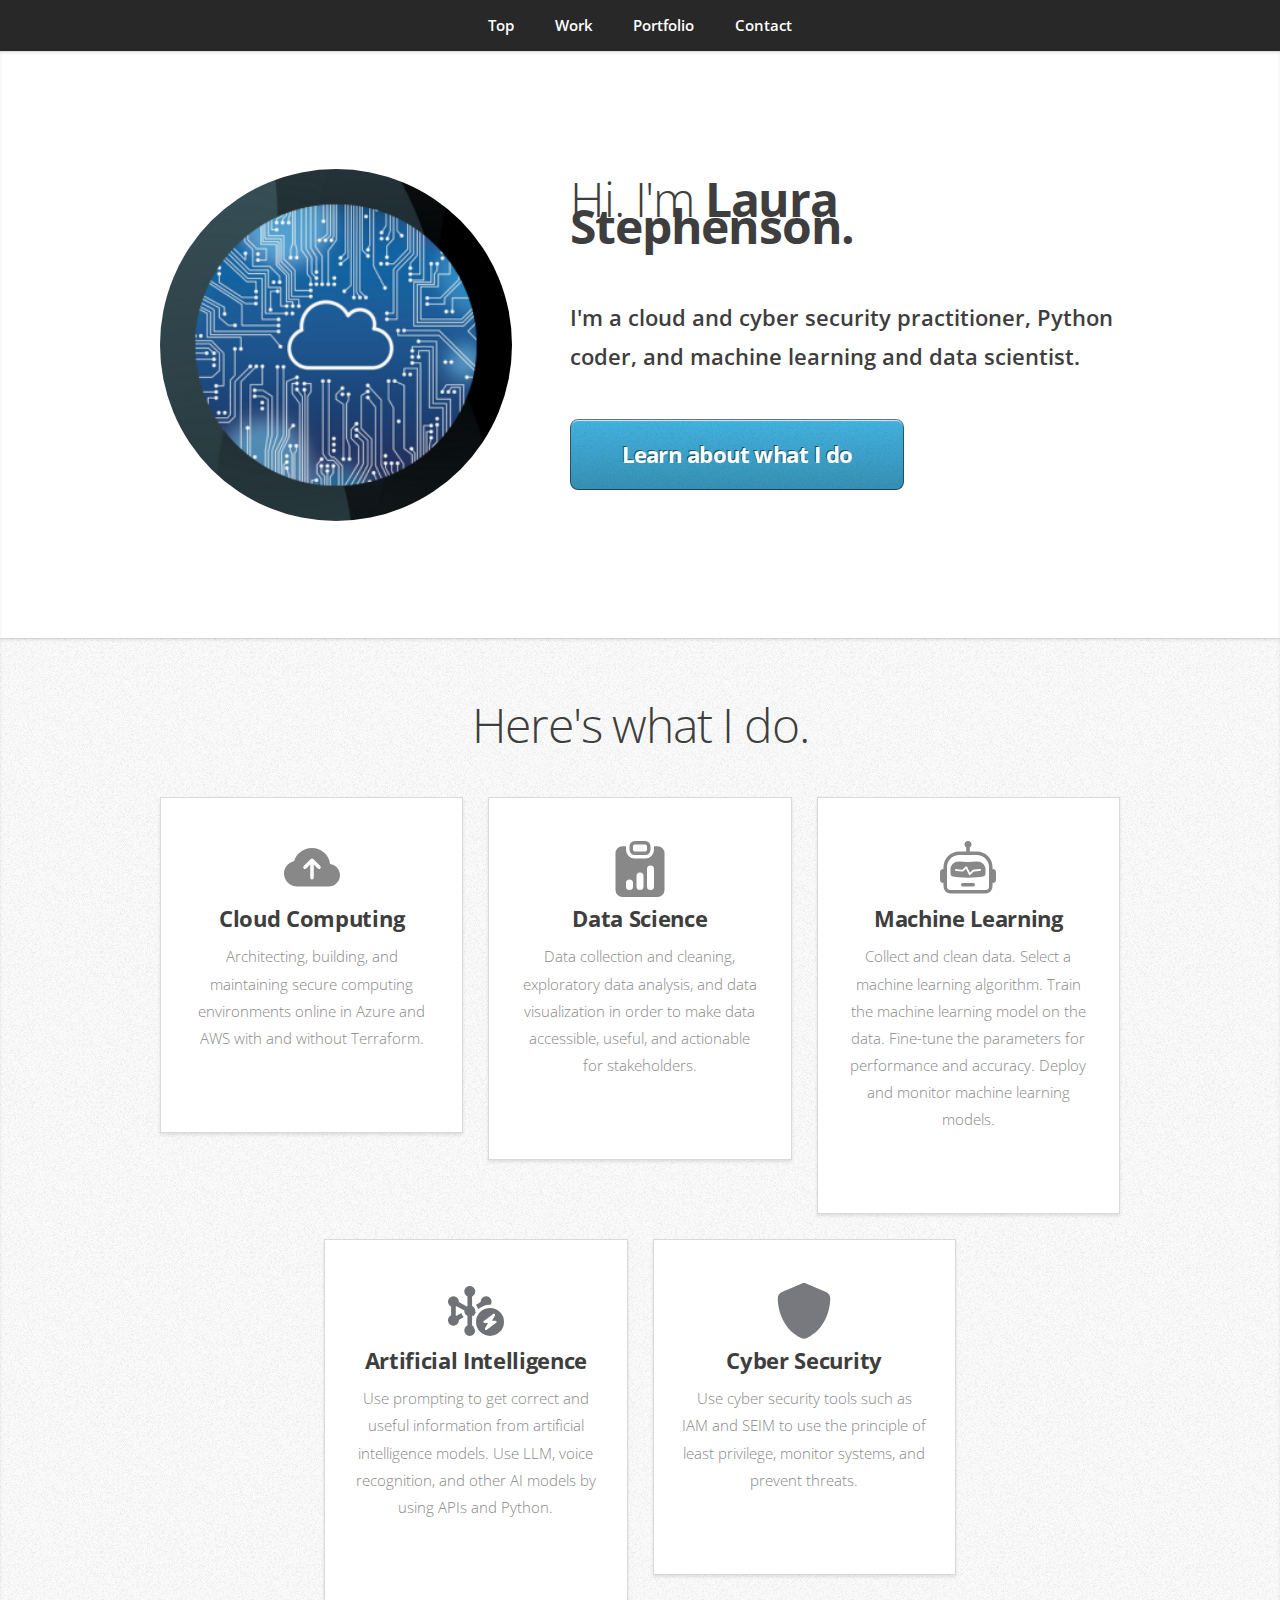
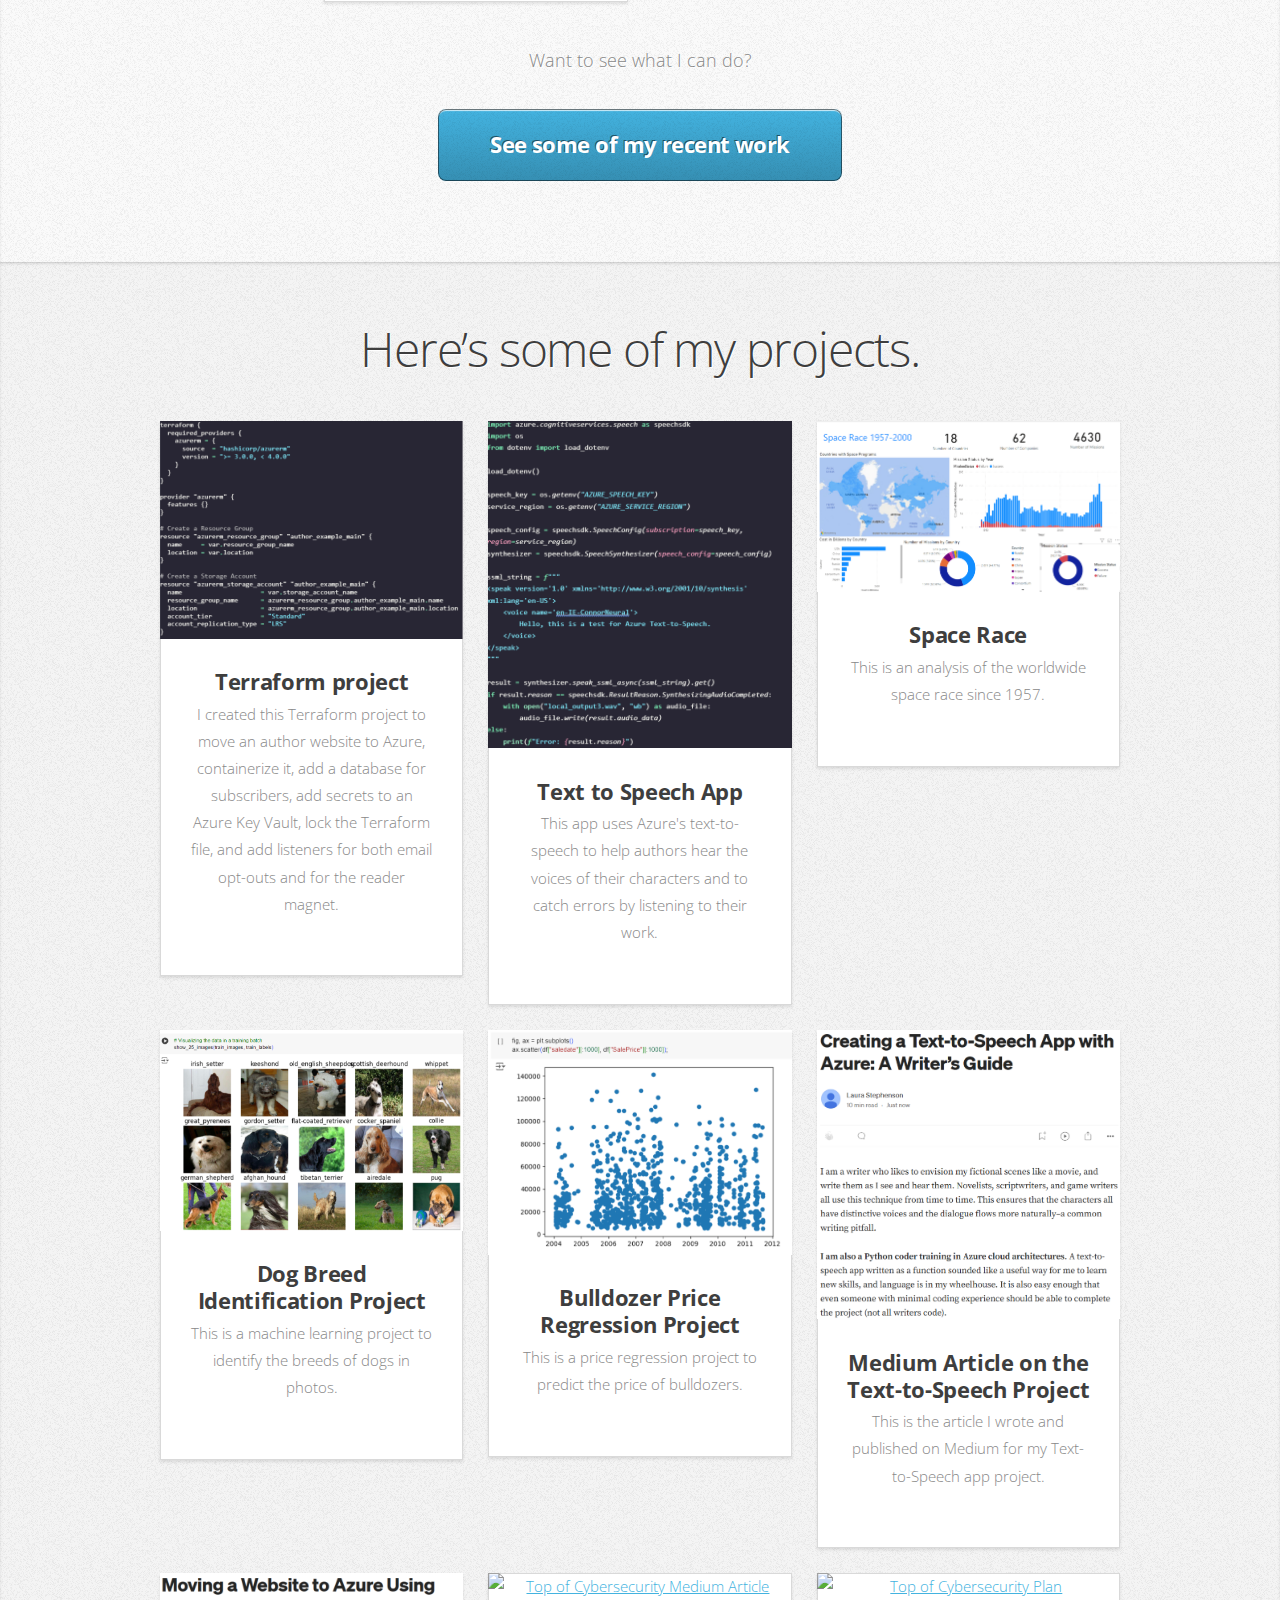
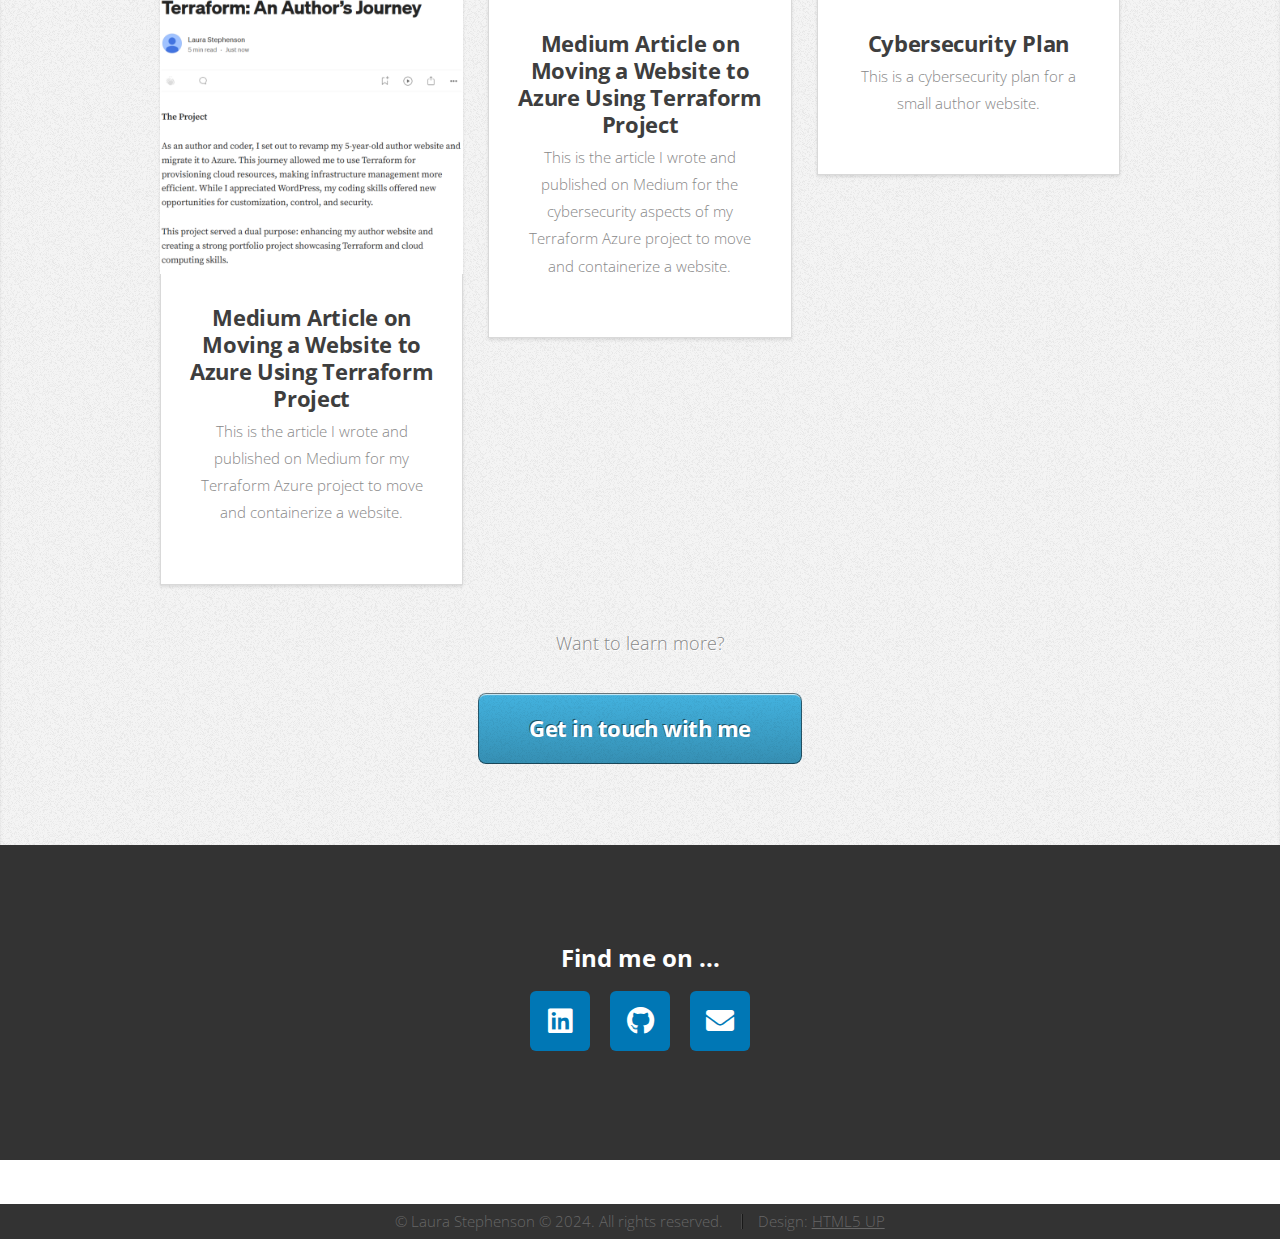
==== commit a89288ce: "Added Medium article section" ====
--- a/index.html
+++ b/index.html
@@ -4,11 +4,11 @@
 	html5up.net | @ajlkn
 	Free for personal and commercial use under the CCA 3.0 license (html5up.net/license)
 -->
-<html>
+<html lang="en">
 	<head>
 		<title>Laura Stephenson Cloud Portfolio Webpage</title>
 		<meta charset="utf-8">
-		<meta name="viewport" content="width=device-width, initial-scale=1, user-scalable=no">
+		<meta name="viewport" content="width=device-width, initial-scale=1">
 		<head>
 			<!-- Font Awesome -->
 			<link rel="stylesheet" href="https://cdnjs.cloudflare.com/ajax/libs/font-awesome/5.15.4/css/all.min.css?v=1.0">
@@ -203,6 +203,26 @@
 									class="image featured"><img src="images\screenshot_medium_terraform_azure_article.png" alt="" /></a>
 									<h3><a href="https://medium.com/@lstephenson556/moving-a-website-to-azure-using-terraform-an-authors-journey-1ab68dd8db76">Medium Article on Moving a Website to Azure Using Terraform Project</a></h3>
 									<p>This is the article I wrote and published on Medium for my Terraform Azure project to move and containerize a website.</p>
+								</div>
+							</article>
+						</div>
+						<div class="col-4 col-6-medium col-12-small">
+							<article class="box style2">
+								<div class="box-content">
+									<a href="https://medium.com/@lstephenson556/cybersecurity-aspects-of-creating-an-author-website-with-terraform-12f4682b89b7" 
+									class="image featured"><img src="images\cybersecurity_plan_medium.png" alt="Top of Cybersecurity Medium Article" /></a>
+									<h3><a href="https://medium.com/@lstephenson556/cybersecurity-aspects-of-creating-an-author-website-with-terraform-12f4682b89b7">Medium Article on Moving a Website to Azure Using Terraform Project</a></h3>
+									<p>This is the article I wrote and published on Medium for the cybersecurity aspects of my Terraform Azure project to move and containerize a website.</p>
+								</div>
+							</article>
+						</div>
+						<div class="col-4 col-6-medium col-12-small">
+							<article class="box style2">
+								<div class="box-content">
+									<a href="https://github.com/lauralstephenson/cloud_py_portfolio/blob/none/Cybersecurity%20Plan%20For%20A%20Small%20Author%20Business.pdf" 
+									class="image featured"><img src="images\cybersecurity_plan.png" alt="Top of Cybersecurity Plan" /></a>
+									<h3><a href="https://github.com/lauralstephenson/cloud_py_portfolio/blob/none/Cybersecurity%20Plan%20For%20A%20Small%20Author%20Business.pdf">Cybersecurity Plan</a></h3>
+									<p>This is a cybersecurity plan for a small author website.</p>
 								</div>
 							</article>
 						</div>
--- a/assets/css/main.css
+++ b/assets/css/main.css
@@ -57,28 +57,6 @@
 mark {
 	background-color: transparent;
 	color: inherit;
-}
-
-.equal-height .box {
-    display: flex;
-    flex-direction: column;
-    justify-content: space-between;
-    height: 100%;
-}
-
-.equal-height .box .box-content {
-    flex-grow: 1;
-}
-
-.equal-height .box {
-    display: flex;
-    flex-direction: column;
-    justify-content: space-between;
-    height: 100%;
-}
-
-.equal-height .box .box-content {
-    flex-grow: 1;
 }
 
 input::-moz-focus-inner {
@@ -2333,26 +2311,21 @@
 
 		/* Social */
 
-		ul.social {
-			padding: 1em 0.5em 0 0.5em;
-		}
-
-		ul.social li {
-			margin: 0.5em 0.5em 0.5em 0.5em;
-		}
-
-		ul.social li a {
-			top: 0 !important;
-			color: #ff6600 !important; /* Change this color to your desired icon color */
-			transition: color 0.3s ease; /* Smooth transition for hover effect */
-		}
-
-		ul.social li a:hover {
-			color: #00ccff !important; /* Change this color to your desired hover color */
-		}
-
-		ul.social li a:before {
-			background-color: transparent !important
+			ul.social {
+				padding: 1em 0.5em 0 0.5em;
+			}
+
+				ul.social li {
+					margin: 0.5em 0.5em 0.5em 0.5em;
+				}
+
+					ul.social li a {
+						top: 0 !important;
+					}
+
+						ul.social li a:before {
+							background-color: transparent !important;
+						}
 
 		/* Actions */
 
@@ -2469,181 +2442,118 @@
 					}
 
 	}
-
-	/* Additional Styling */
-	.center-content {
+	
+		/* CSS Reset */
+	* {
+		margin: 0;
+		padding: 0;
+		box-sizing: border-box;
+	}
+
+	/* Ensure no unwanted styles are applied */
+	ul.social li a::before,
+	ul.social li a::after {
+		content: none !important;
+		display: none !important;
+		background-image: none !important;
+		border: none !important;
+		box-shadow: none !important;
+		appearance: none !important;
+	}
+
+	/* Footer Custom Styles */
+	.footer-custom {
+		background-color: #333;
+		color: #ffffff;
+		padding: 10px 0;
+		text-align: center;
 		display: flex;
 		flex-direction: column;
+		justify-content: center;
 		align-items: center;
+	}
+
+	/* Social icons container */
+	ul.social {
+		list-style: none;
+		padding: 0;
+		display: flex;
 		justify-content: center;
-		text-align: center;
-	}
-
-
-/* Footer Custom Styles */
-.footer-custom {
-	background-color: #333;
-	color: #ffffff;
-	padding: 10px 0;
-	text-align: center;
-	display: flex;
-	flex-direction: column;
-	justify-content: center;
-	align-items: center;
-}
-
-/* Footer headings */
-.footer-custom h3 {
-	color: #ffffff;
-}
-
-/* Social icons container */
-.footer-custom ul.social {
-	list-style: none;
-	padding: 0;
-	display: flex;
-	justify-content: center; /* Center the icons */
-	margin: 0; /* Added for safety */
-}
-
-/* Each social icon */
-.footer-custom li {
-	margin: 0 10px; /* Space between icons */
-}
-
-/* Social icon links */
-.footer-custom li a {
-	font-size: 26px;
-	color: #3399ff !important; /* Default icon color: blue */
-	transition: color 0.3s ease;
-}
-
-/* Hover effect */
-.footer-custom li a:hover {
-	color: #c0c0c0 !important; /* Silver on hover */
-}
-
-/* Specific icon colors */
-.footer-custom li a.fa-linkedin-in {
-	color: #0077b5 !important; /* LinkedIn blue */
-}
-
-.footer-custom li a.fa-github {
-	color: #ffffff !important; /* GitHub white */
-}
-
-.footer-custom li a.fa-envelope {
-	color: #3399ff !important; /* Envelope default blue */
-	font-size: 26px !important; /* Explicit size */
-}
-
-.footer-custom li a.fa-envelope:hover {
-	color: #c0c0c0 !important; /* Silver on hover */
-}
-
-/* Copyright link */
-.footer-custom #copyright li a {
-	font-size: 14px !important; /* Smaller design credit text */
-	color: #ffffff !important;
-}
-
-/* Social icon before pseudo-element (clean inheritance) */
-ul.social li a:before {
-	color: inherit !important;
-	background-color: transparent !important;
-	box-shadow: none !important;
-	text-shadow: none !important;
-}
-
-/* Overall footer */
-footer {
-	text-align: center;
-	margin-top: 20px;
-}
-
-ul.social li a {
-    color: #ff6600 !important;  /* This will affect the anchor link itself */
-    font-size: 24px !important;  /* Ensure the icons are big enough */
-}
-
-ul.social li a:hover {
-    color: #00ccff !important;  /* On hover, the color changes */
-}
-
-ul.social li a i.fas,
-ul.social li a i.fab {
-    color: #ff6600 !important;  /* For Font Awesome Solid and Brand icons */
-    fill: #ff6600 !important;  /* Ensure the fill color applies as well */
-}
-
-ul.social li a:hover i.fas,
-ul.social li a:hover i.fab {
-    color: #00ccff !important;  /* Hover effect for icons */
-    fill: #00ccff !important;   /* Hover effect for icons */
-}
-
-/* Social Icon Container */
-ul.social li a {
-    display: block;
-    width: 48px;
-    height: 48px;
-    border-radius: 6px;
-    top: 0;
-    position: relative;
-    background-color: #444; /* Default background */
-    color: #fff; /* Default icon color */
-    text-align: center;
-    line-height: 48px; /* Centers the icon vertically */
-    transition: top 0.2s ease-in-out;
-    font-size: 24px; /* Set the icon size */
-}
-
-/* Ensure the icon inside the link is centered */
-ul.social li a i {
-    display: inline-block;
-    font-size: inherit; /* Inherit font size from the parent */
-    vertical-align: middle; /* Ensures vertical alignment */
-    color: inherit; /* Inherit color from parent */
-}
-
-/* Icon hover effect */
-ul.social li a:hover {
-    top: -5px;
-}
-
-ul.social li a:hover i {
-    color: #00ccff; /* Hover color for the icon */
-}
-
-/* Specific background color for each social platform */
-ul.social li a.fa-twitter {
-    background-color: #2DAAE4;
-}
-
-ul.social li a.fa-facebook-f {
-    background-color: #3C5A98;
-}
-
-ul.social li a.fa-linkedin-in {
-    background-color: #006599;
-}
-
-/* ... add more for other icons ... */
-
-
-
-
-
-
-
-
-
-
-
-
-
-
-
-
-
-
+		margin: 0;
+	}
+
+	/* Each social icon */
+	ul.social li {
+		margin: 0 10px;
+	}
+
+	/* Social icon links */
+	ul.social li a {
+		display: flex;
+		justify-content: center;
+		align-items: center;
+		width: 60px;
+		height: 60px;
+		border-radius: 6px;
+		text-decoration: none;
+		color: #ffffff !important;
+		font-size: 28px;
+		background-color: #0077b5 !important;
+		border: none !important;
+		box-shadow: none !important;
+		appearance: none !important;
+		position: relative;
+	}
+
+	/* Icon inside link */
+	ul.social li a i {
+		display: flex;
+		justify-content: center;
+		align-items: center;
+		color: #ffffff !important;
+		border: none !important;
+		box-shadow: none !important;
+		appearance: none !important;
+		width: 100%;
+		height: 100%;
+		font-size: inherit;
+		line-height: normal;
+	}
+
+	/* Hover effect for all icons */
+	ul.social li a:hover i {
+		color: #c0c0c0 !important;
+	}
+
+	/* Ensure text for "Find me on..." is readable */
+	.find-me-on {
+		color: #ffffff !important;
+		font-weight: bold !important;
+		font-size: 24px !important;
+		text-align: center !important;
+		margin-bottom: 10px;
+	}
+
+	/* ... add more for other icons ... */
+
+
+
+
+
+
+
+
+
+
+
+
+
+
+
+
+
+
+
+
+
+
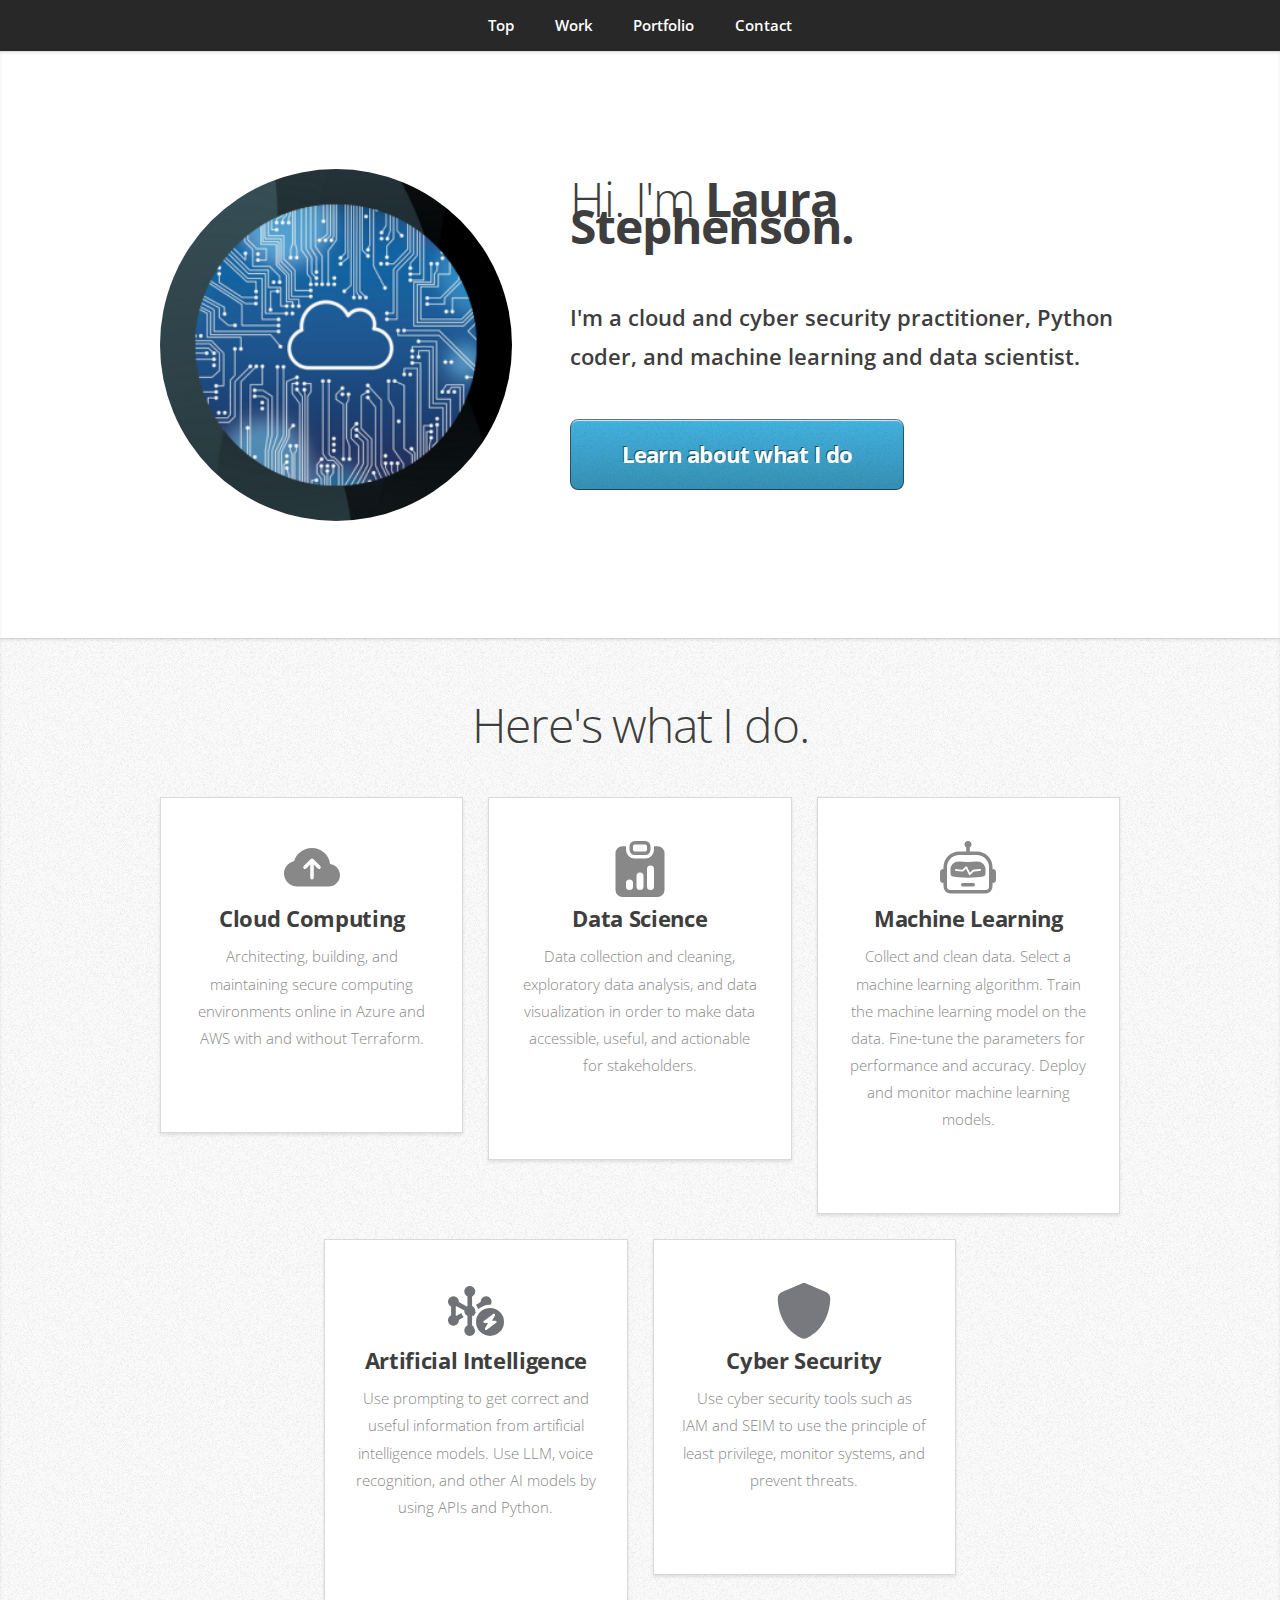
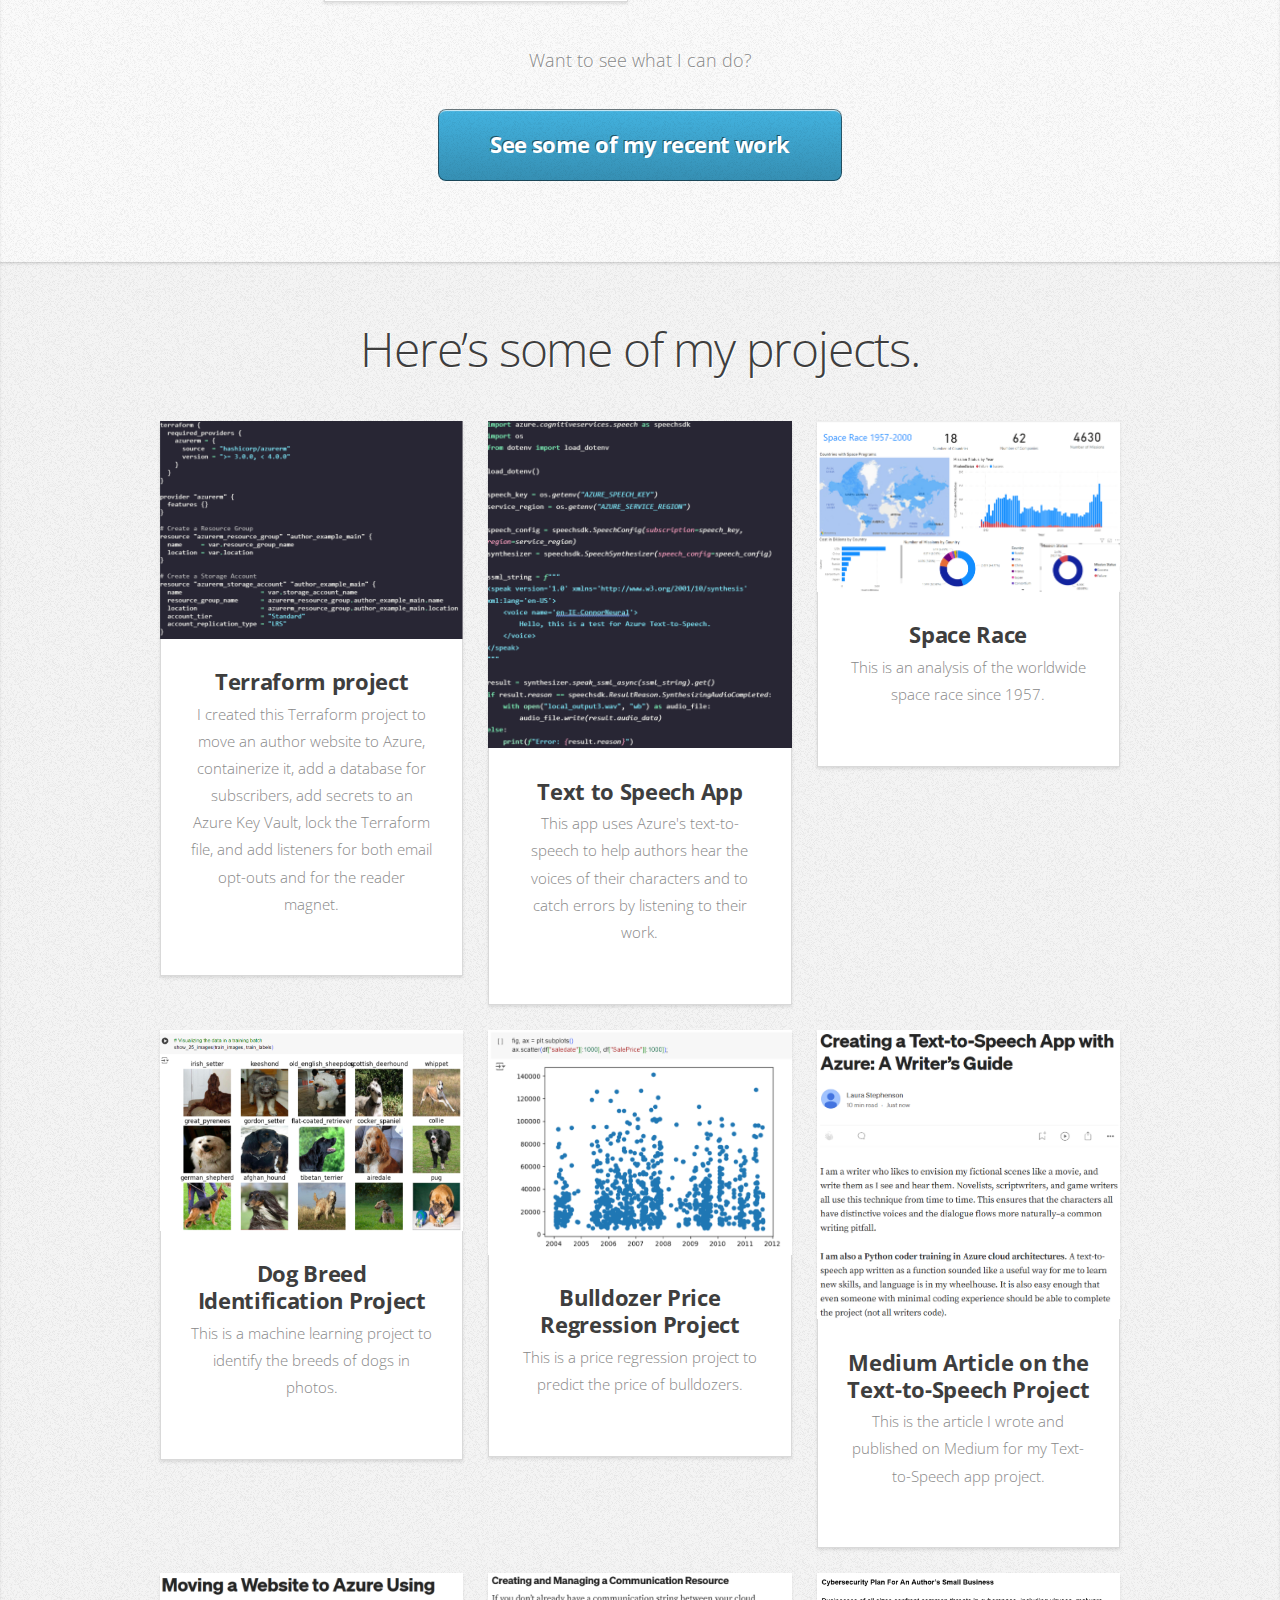
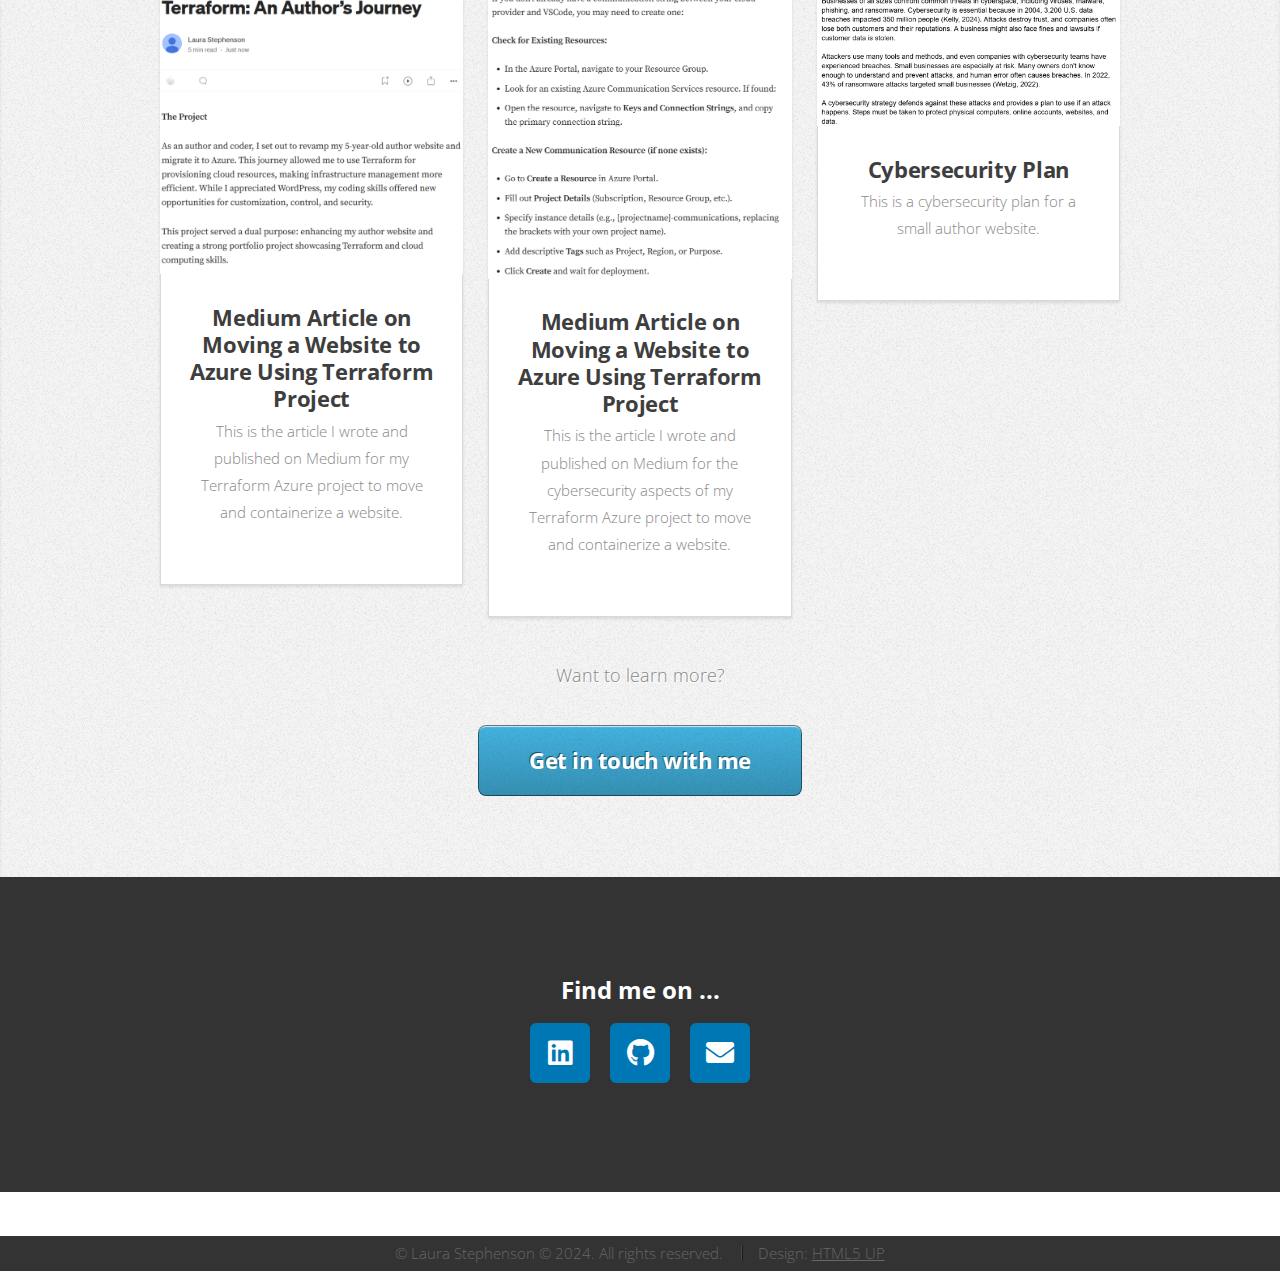
==== commit d1717a57: "Really update index.html with latest changes" ====
--- a/index.html
+++ b/index.html
@@ -14,6 +14,7 @@
 			<link rel="stylesheet" href="https://cdnjs.cloudflare.com/ajax/libs/font-awesome/5.15.4/css/all.min.css?v=1.0">
 			<!-- Test CSS -->
 			<link rel="stylesheet" href="assets/css/main.css?v=1.0"> <!-- New CSS file for testing -->
+			<!-- updated version -->
 		</head>
 	</head>
 	<body class="is-preload">
